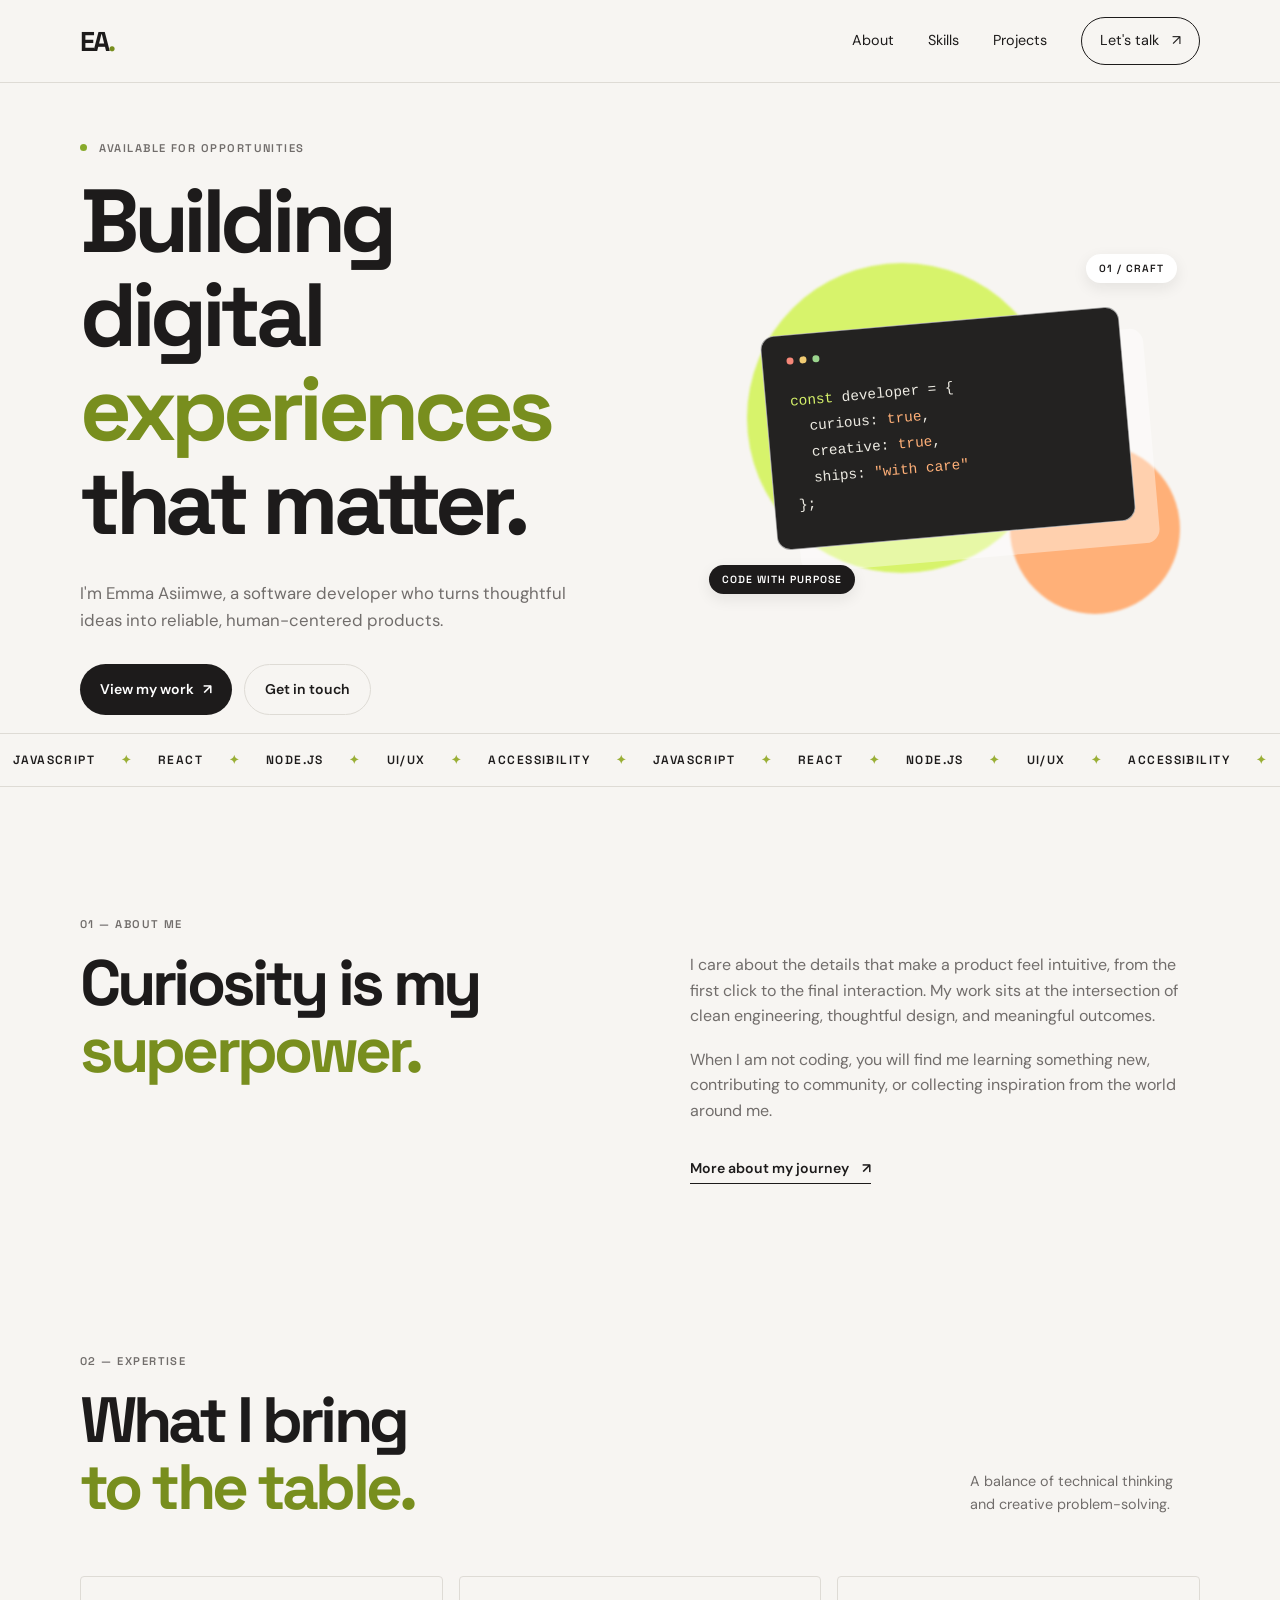
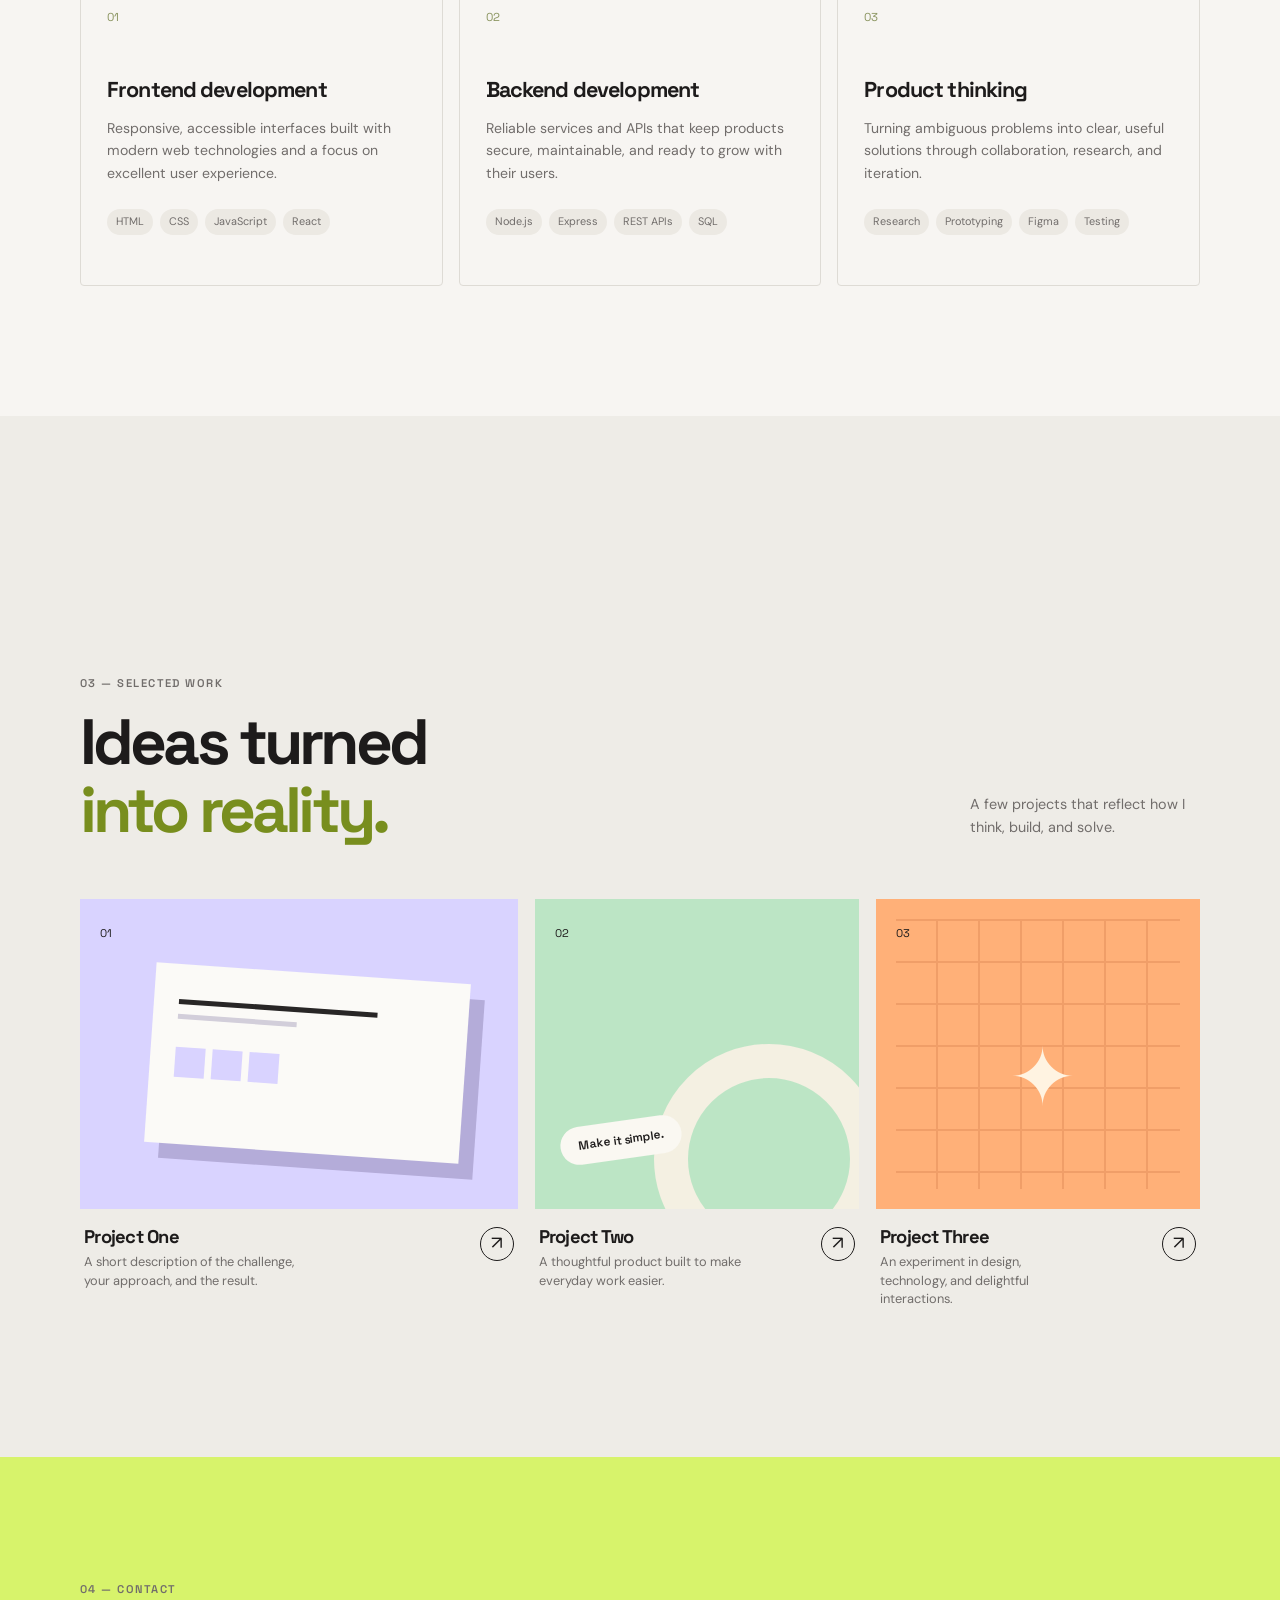
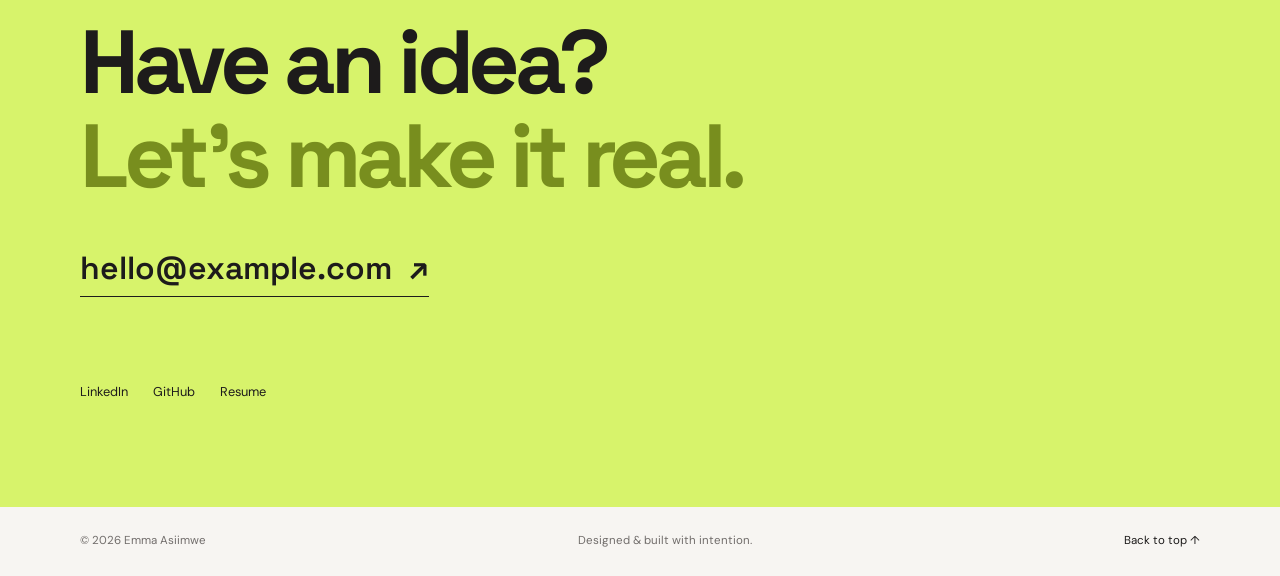
==== index.html @ 1cde0ef5 "initial portfolio structure" ====
<!DOCTYPE html>
<html lang="en">
<head>
  <meta charset="UTF-8">
  <meta name="viewport" content="width=device-width, initial-scale=1.0">
  <meta name="description" content="Emma Asiimwe — software developer portfolio.">
  <title>Emma Asiimwe | Software Developer</title>
  <link rel="preconnect" href="https://fonts.googleapis.com">
  <link rel="preconnect" href="https://fonts.gstatic.com" crossorigin>
  <link href="https://fonts.googleapis.com/css2?family=DM+Sans:wght@400;500;600;700&family=Space+Grotesk:wght@500;600;700&display=swap" rel="stylesheet">
  <link rel="stylesheet" href="assets/css/style.css">
</head>
<body>
  <header class="site-header">
    <nav class="nav container" aria-label="Main navigation">
      <a class="brand" href="#top" aria-label="Emma Asiimwe home">EA<span>.</span></a>
      <button class="menu-toggle" type="button" aria-expanded="false" aria-controls="primary-menu">
        <span></span><span></span><span></span>
        <span class="sr-only">Toggle navigation</span>
      </button>
      <div class="nav-links" id="primary-menu">
        <a href="#about">About</a>
        <a href="#skills">Skills</a>
        <a href="#projects">Projects</a>
        <a href="#contact" class="nav-cta">Let's talk <span aria-hidden="true">↗</span></a>
      </div>
    </nav>
  </header>

  <main id="top">
    <section class="hero container">
      <div class="hero-copy">
        <p class="eyebrow"><span class="status-dot"></span> Available for opportunities</p>
        <h1>Building digital<br><em>experiences</em> that matter.</h1>
        <p class="hero-text">I'm Emma Asiimwe, a software developer who turns thoughtful ideas into reliable, human-centered products.</p>
        <div class="hero-actions">
          <a class="button button-primary" href="#projects">View my work <span aria-hidden="true">↗</span></a>
          <a class="button button-ghost" href="#contact">Get in touch</a>
        </div>
      </div>
      <div class="hero-art" aria-hidden="true">
        <div class="orb orb-one"></div>
        <div class="orb orb-two"></div>
        <div class="code-card">
          <div class="window-bar"><span></span><span></span><span></span></div>
          <code><b>const</b> developer = {<br>
            &nbsp;&nbsp;curious: <i>true</i>,<br>
            &nbsp;&nbsp;creative: <i>true</i>,<br>
            &nbsp;&nbsp;ships: <i>"with care"</i><br>
          };</code>
        </div>
        <span class="floating-label label-top">01 / Craft</span>
        <span class="floating-label label-bottom">Code with purpose</span>
      </div>
    </section>

    <section class="marquee" aria-label="Technologies">
      <div class="marquee-track">
        <span>JavaScript</span><b>✦</b><span>React</span><b>✦</b><span>Node.js</span><b>✦</b><span>UI/UX</span><b>✦</b><span>Accessibility</span><b>✦</b>
        <span>JavaScript</span><b>✦</b><span>React</span><b>✦</b><span>Node.js</span><b>✦</b><span>UI/UX</span><b>✦</b><span>Accessibility</span><b>✦</b>
      </div>
    </section>

    <section class="section container split-section" id="about">
      <div class="section-intro">
        <p class="eyebrow">01 — About me</p>
        <h2>Curiosity is my <em>superpower.</em></h2>
      </div>
      <div class="section-body">
        <p>I care about the details that make a product feel intuitive, from the first click to the final interaction. My work sits at the intersection of clean engineering, thoughtful design, and meaningful outcomes.</p>
        <p>When I am not coding, you will find me learning something new, contributing to community, or collecting inspiration from the world around me.</p>
        <a class="text-link" href="#contact">More about my journey <span aria-hidden="true">↗</span></a>
      </div>
    </section>

    <section class="section container" id="skills">
      <div class="section-heading">
        <div><p class="eyebrow">02 — Expertise</p><h2>What I bring<br><em>to the table.</em></h2></div>
        <p class="heading-note">A balance of technical thinking and creative problem-solving.</p>
      </div>
      <div class="skills-grid">
        <article class="skill-card"><span class="skill-number">01</span><h3>Frontend development</h3><p>Responsive, accessible interfaces built with modern web technologies and a focus on excellent user experience.</p><div class="skill-tags"><span>HTML</span><span>CSS</span><span>JavaScript</span><span>React</span></div></article>
        <article class="skill-card"><span class="skill-number">02</span><h3>Backend development</h3><p>Reliable services and APIs that keep products secure, maintainable, and ready to grow with their users.</p><div class="skill-tags"><span>Node.js</span><span>Express</span><span>REST APIs</span><span>SQL</span></div></article>
        <article class="skill-card"><span class="skill-number">03</span><h3>Product thinking</h3><p>Turning ambiguous problems into clear, useful solutions through collaboration, research, and iteration.</p><div class="skill-tags"><span>Research</span><span>Prototyping</span><span>Figma</span><span>Testing</span></div></article>
      </div>
    </section>

    <section class="section projects-section" id="projects">
      <div class="container">
        <div class="section-heading"><div><p class="eyebrow">03 — Selected work</p><h2>Ideas turned<br><em>into reality.</em></h2></div><p class="heading-note">A few projects that reflect how I think, build, and solve.</p></div>
        <div class="projects-grid">
          <article class="project-card project-featured"><div class="project-visual visual-lilac"><span>01</span><div class="visual-window"><div class="mini-line wide"></div><div class="mini-line"></div><div class="mini-blocks"><i></i><i></i><i></i></div></div></div><div class="project-info"><div><h3>Project One</h3><p>A short description of the challenge, your approach, and the result.</p></div><a href="#" aria-label="View Project One">↗</a></div></article>
          <article class="project-card"><div class="project-visual visual-green"><span>02</span><div class="visual-circle"></div><div class="visual-pill">Make it simple.</div></div><div class="project-info"><div><h3>Project Two</h3><p>A thoughtful product built to make everyday work easier.</p></div><a href="#" aria-label="View Project Two">↗</a></div></article>
          <article class="project-card"><div class="project-visual visual-orange"><span>03</span><div class="visual-grid"></div><div class="visual-star">✦</div></div><div class="project-info"><div><h3>Project Three</h3><p>An experiment in design, technology, and delightful interactions.</p></div><a href="#" aria-label="View Project Three">↗</a></div></article>
        </div>
      </div>
    </section>

    <section class="contact-section" id="contact">
      <div class="container contact-inner">
        <p class="eyebrow">04 — Contact</p>
        <h2>Have an idea?<br><em>Let's make it real.</em></h2>
        <a class="contact-email" href="mailto:hello@example.com">hello@example.com <span aria-hidden="true">↗</span></a>
        <div class="social-links"><a href="#">LinkedIn</a><a href="#">GitHub</a><a href="#">Resume</a></div>
      </div>
    </section>
  </main>

  <footer class="footer container"><span>© <span id="year"></span> Emma Asiimwe</span><span>Designed & built with intention.</span><a href="#top">Back to top ↑</a></footer>
  <script src="assets/js/script.js"></script>
</body>
</html>
---- assets/css/style.css ----
:root {
  --ink: #1d1b1b;
  --muted: #716d6b;
  --paper: #f7f5f2;
  --line: #dedbd5;
  --accent: #d7f36b;
  --lilac: #d9d3ff;
  --orange: #ffb078;
  --green: #bce5c5;
  --display: "Space Grotesk", sans-serif;
  --body: "DM Sans", sans-serif;
}

* { box-sizing: border-box; }
html { scroll-behavior: smooth; }
body { margin: 0; color: var(--ink); background: var(--paper); font-family: var(--body); line-height: 1.6; }
a { color: inherit; text-decoration: none; }
.container { width: min(1120px, calc(100% - 48px)); margin: 0 auto; }
.site-header { border-bottom: 1px solid var(--line); }
.nav { height: 82px; display: flex; align-items: center; justify-content: space-between; }
.brand { font: 700 1.7rem var(--display); letter-spacing: -.08em; }
.brand span, em { color: #788e1e; font-style: normal; }
.nav-links { display: flex; align-items: center; gap: 34px; font-size: .9rem; }
.nav-links a { transition: color .2s; }
.nav-links a:hover, .text-link:hover { color: #788e1e; }
.nav-cta { padding: 11px 18px; border: 1px solid var(--ink); border-radius: 30px; }
.nav-cta span, .button span, .contact-email span { margin-left: 9px; }
.menu-toggle { display: none; border: 0; background: none; padding: 8px; }
.menu-toggle span:not(.sr-only) { display: block; width: 23px; height: 2px; margin: 5px 0; background: var(--ink); }
.sr-only { position: absolute; width: 1px; height: 1px; padding: 0; margin: -1px; overflow: hidden; clip: rect(0,0,0,0); white-space: nowrap; border: 0; }
.hero { min-height: 650px; display: grid; grid-template-columns: 1.05fr .95fr; align-items: center; gap: 60px; padding-top: 40px; }
.eyebrow { margin: 0 0 19px; color: var(--muted); font: 600 .7rem var(--display); letter-spacing: .13em; text-transform: uppercase; }
.status-dot { display: inline-block; width: 7px; height: 7px; margin: 0 8px 1px 0; border-radius: 50%; background: #88aa2b; }
h1, h2, h3 { margin: 0; font-family: var(--display); letter-spacing: -.06em; line-height: 1.05; }
h1 { max-width: 700px; font-size: clamp(3.2rem, 7vw, 6.5rem); }
.hero-text { max-width: 490px; margin: 30px 0; color: var(--muted); font-size: 1.05rem; }
.hero-actions { display: flex; gap: 12px; }
.button { display: inline-flex; align-items: center; padding: 13px 20px; border-radius: 30px; font-size: .88rem; font-weight: 600; }
.button-primary { background: var(--ink); color: white; }
.button-primary:hover { background: #4a4644; }
.button-ghost { border: 1px solid var(--line); }
.hero-art { position: relative; min-height: 420px; display: grid; place-items: center; overflow: hidden; }
.orb { position: absolute; border-radius: 50%; filter: blur(1px); }
.orb-one { width: 310px; height: 310px; background: var(--accent); top: 45px; left: 50px; }
.orb-two { width: 170px; height: 170px; background: var(--orange); right: 20px; bottom: 24px; }
.code-card { z-index: 1; width: min(360px, 85%); padding: 22px 24px 29px; border: 1px solid #fff9; border-radius: 14px; background: #232221; color: #eeece4; box-shadow: 22px 24px 0 #ffffff66; transform: rotate(-5deg); font: .9rem/1.8 monospace; }
.window-bar { display: flex; gap: 6px; margin-bottom: 25px; }
.window-bar span { width: 7px; height: 7px; border-radius: 50%; background: #f58778; }.window-bar span:nth-child(2) { background: #f1cb73; }.window-bar span:nth-child(3) { background: #9bd58e; }
.code-card b { color: #d7f36b; font-weight: 400; }.code-card i { color: #ffb078; font-style: normal; }
.floating-label { position: absolute; z-index: 2; padding: 8px 13px; border-radius: 20px; background: white; font: 600 .65rem var(--display); text-transform: uppercase; letter-spacing: .1em; box-shadow: 0 5px 15px #1d1b1b15; }.label-top { top: 36px; right: 23px; }.label-bottom { bottom: 44px; left: 12px; background: var(--ink); color: white; }
.marquee { overflow: hidden; border-top: 1px solid var(--line); border-bottom: 1px solid var(--line); padding: 18px 0; white-space: nowrap; }.marquee-track { display: flex; justify-content: space-around; min-width: 1100px; font: 600 .75rem var(--display); letter-spacing: .12em; text-transform: uppercase; }.marquee b { color: #9aaf36; }
.section { padding-top: 130px; }.split-section { display: grid; grid-template-columns: 1fr 1fr; gap: 100px; padding-bottom: 40px; }.section-intro h2, .section-heading h2 { font-size: clamp(2.5rem, 5vw, 4.5rem); }.section-body { max-width: 500px; padding-top: 35px; color: var(--muted); }.section-body p { margin: 0 0 18px; }.text-link { display: inline-block; margin-top: 15px; color: var(--ink); border-bottom: 1px solid var(--ink); font-size: .88rem; font-weight: 600; padding-bottom: 4px; }.text-link span { margin-left: 10px; }
.section-heading { display: flex; align-items: end; justify-content: space-between; gap: 25px; margin-bottom: 55px; }.heading-note { max-width: 230px; margin: 0 0 5px; color: var(--muted); font-size: .9rem; }
.skills-grid { display: grid; grid-template-columns: repeat(3, 1fr); gap: 16px; }.skill-card { min-height: 310px; padding: 26px; border: 1px solid var(--line); border-radius: 4px; }.skill-card:hover { border-color: #9aaa45; transform: translateY(-4px); transition: .25s; }.skill-number { color: #89935e; font: .72rem var(--display); }.skill-card h3 { margin: 50px 0 15px; font-size: 1.35rem; letter-spacing: -.04em; }.skill-card p { margin: 0 0 25px; color: var(--muted); font-size: .88rem; }.skill-tags { display: flex; flex-wrap: wrap; gap: 7px; }.skill-tags span { padding: 4px 9px; border-radius: 20px; background: #ece9e3; color: var(--muted); font-size: .68rem; }
.projects-section { margin-top: 130px; padding-bottom: 130px; background: #eeece7; }.projects-section .container { padding-top: 130px; }.projects-grid { display: grid; grid-template-columns: 1.35fr 1fr 1fr; gap: 17px; }.project-visual { position: relative; height: 310px; padding: 20px; overflow: hidden; }.project-visual > span { position: relative; z-index: 1; font: .7rem var(--display); }.visual-lilac { background: var(--lilac); }.visual-green { background: var(--green); }.visual-orange { background: var(--orange); }.visual-window { position: absolute; width: 72%; height: 58%; padding: 25px; top: 24%; left: 16%; background: #fbfaf7; box-shadow: 15px 15px #b4acd9; transform: rotate(4deg); }.mini-line { width: 45%; height: 5px; margin: 10px 0; background: #d2ceda; }.mini-line.wide { width: 75%; background: #282626; }.mini-blocks { display: flex; gap: 7px; margin-top: 28px; }.mini-blocks i { display: block; width: 30px; height: 30px; background: var(--lilac); }.visual-circle { position: absolute; width: 230px; height: 230px; right: -25px; bottom: -65px; border: 34px solid #f4f0e2; border-radius: 50%; }.visual-pill { position: absolute; left: 25px; bottom: 50px; padding: 11px 18px; border-radius: 30px; background: #faf8f2; font: 600 .75rem var(--display); transform: rotate(-8deg); }.visual-grid { position: absolute; inset: 20px; background: linear-gradient(90deg, transparent 95%, #d57f4b 95%), linear-gradient(0deg, transparent 95%, #d57f4b 95%); background-size: 42px 42px; opacity: .35; }.visual-star { position: absolute; top: 37%; left: 41%; color: #fff3e1; font-size: 5rem; }.project-info { display: flex; justify-content: space-between; gap: 10px; padding: 18px 4px; }.project-info h3 { font-size: 1.15rem; letter-spacing: -.04em; }.project-info p { max-width: 210px; margin: 7px 0 0; color: var(--muted); font-size: .8rem; line-height: 1.45; }.project-info a { width: 34px; height: 34px; display: grid; place-items: center; border: 1px solid var(--ink); border-radius: 50%; font-size: 1.15rem; }
.contact-section { padding: 125px 0 105px; background: var(--accent); }.contact-inner h2 { font-size: clamp(3rem, 7vw, 6.5rem); }.contact-email { display: inline-block; margin-top: 45px; padding-bottom: 8px; border-bottom: 1px solid var(--ink); font: 600 clamp(1.3rem, 3vw, 2rem) var(--display); }.social-links { display: flex; gap: 25px; margin-top: 85px; font-size: .8rem; }.social-links a:hover { text-decoration: underline; }
.footer { display: flex; justify-content: space-between; gap: 20px; padding: 25px 0; color: var(--muted); font-size: .72rem; }.footer a { color: var(--ink); }
@media (max-width: 760px) { .container { width: min(100% - 34px, 560px); }.nav { height: 70px; }.menu-toggle { display: block; }.nav-links { position: absolute; z-index: 5; top: 70px; left: 0; right: 0; display: none; padding: 22px; background: var(--paper); border-bottom: 1px solid var(--line); flex-direction: column; align-items: flex-start; gap: 20px; }.nav-links.open { display: flex; }.nav-cta { width: 100%; text-align: center; }.hero { min-height: auto; display: flex; flex-direction: column; align-items: flex-start; gap: 35px; padding: 75px 0 80px; }.hero-art { width: 100%; min-height: 330px; }.orb-one { left: 5%; }.orb-two { right: 0; }.code-card { font-size: .75rem; }.section { padding-top: 85px; }.split-section { display: block; }.section-body { padding-top: 28px; }.section-heading { display: block; margin-bottom: 35px; }.heading-note { margin-top: 20px; }.skills-grid, .projects-grid { grid-template-columns: 1fr; }.skill-card { min-height: auto; }.skill-card h3 { margin-top: 35px; }.projects-section { margin-top: 85px; padding-bottom: 80px; }.projects-section .container { padding-top: 80px; }.project-visual { height: 280px; }.contact-section { padding: 85px 0 70px; }.social-links { margin-top: 55px; }.footer { flex-direction: column; gap: 8px; padding: 22px 0; } }
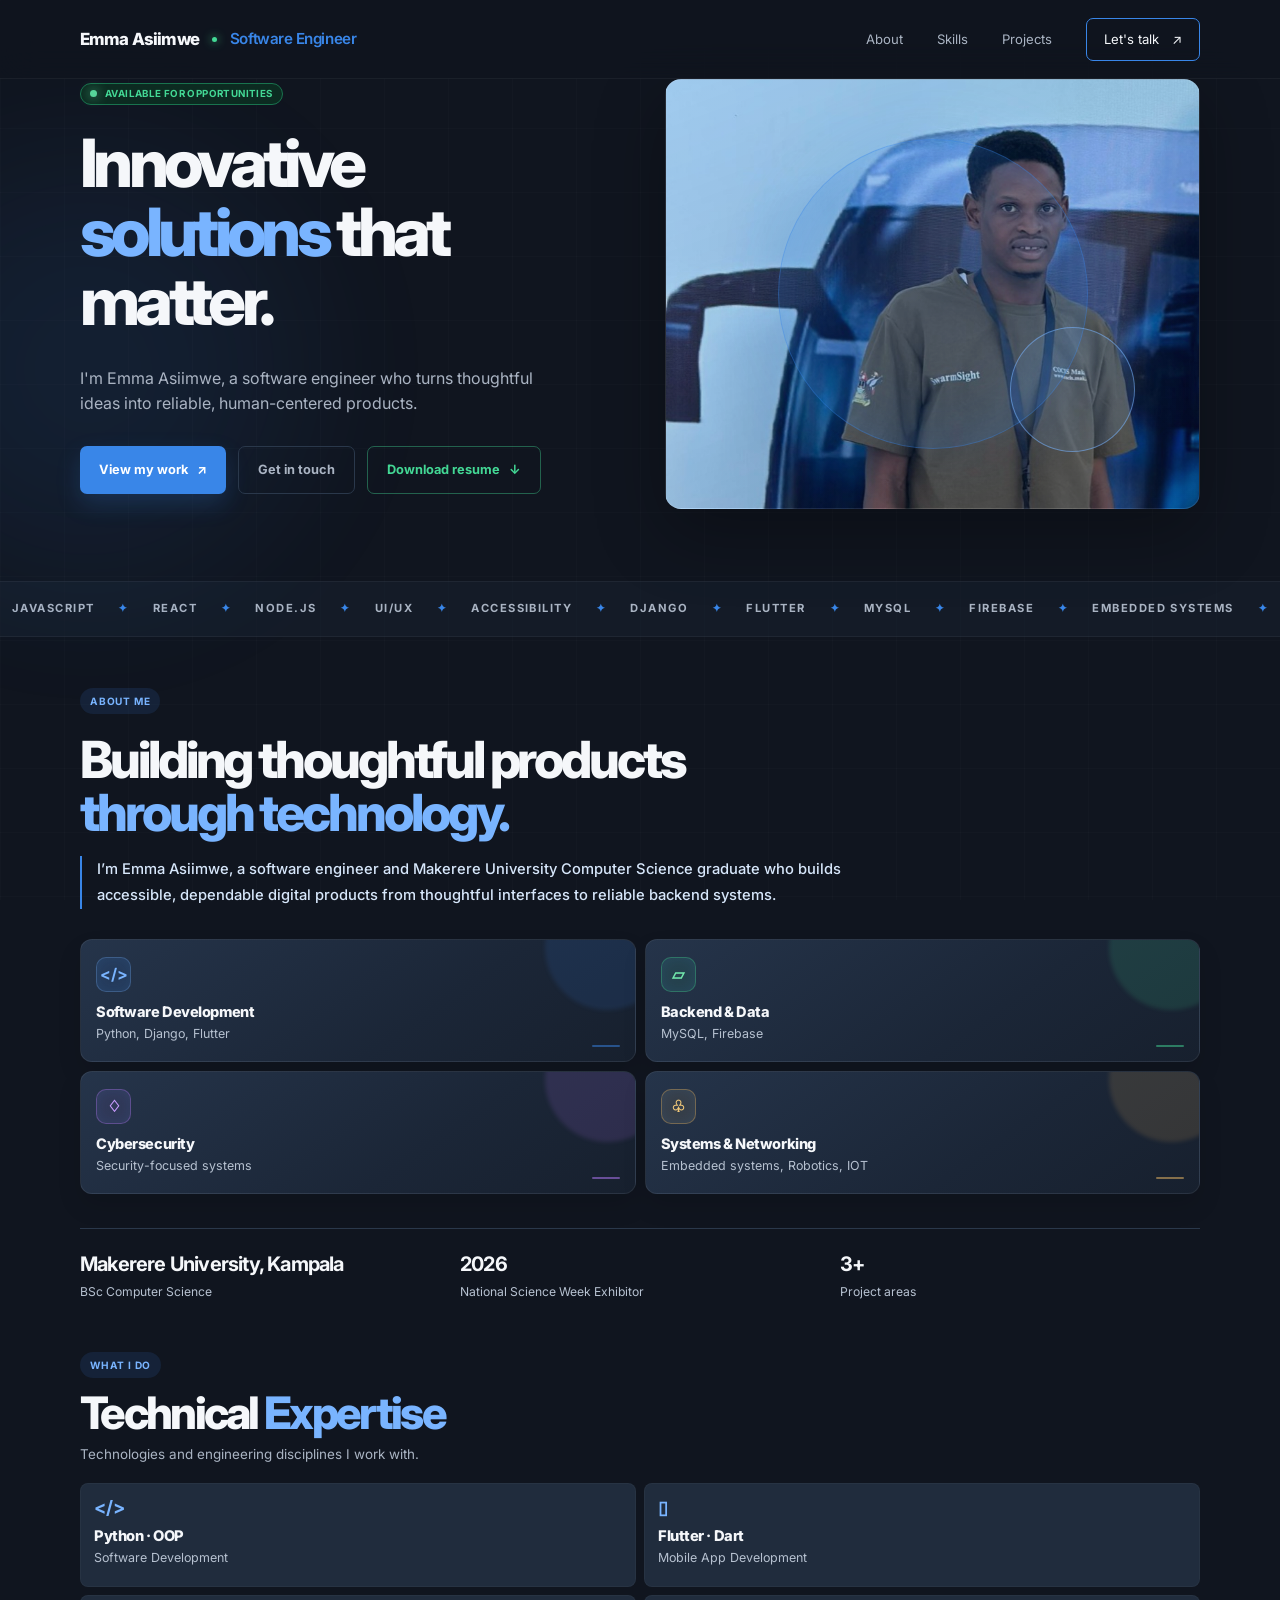
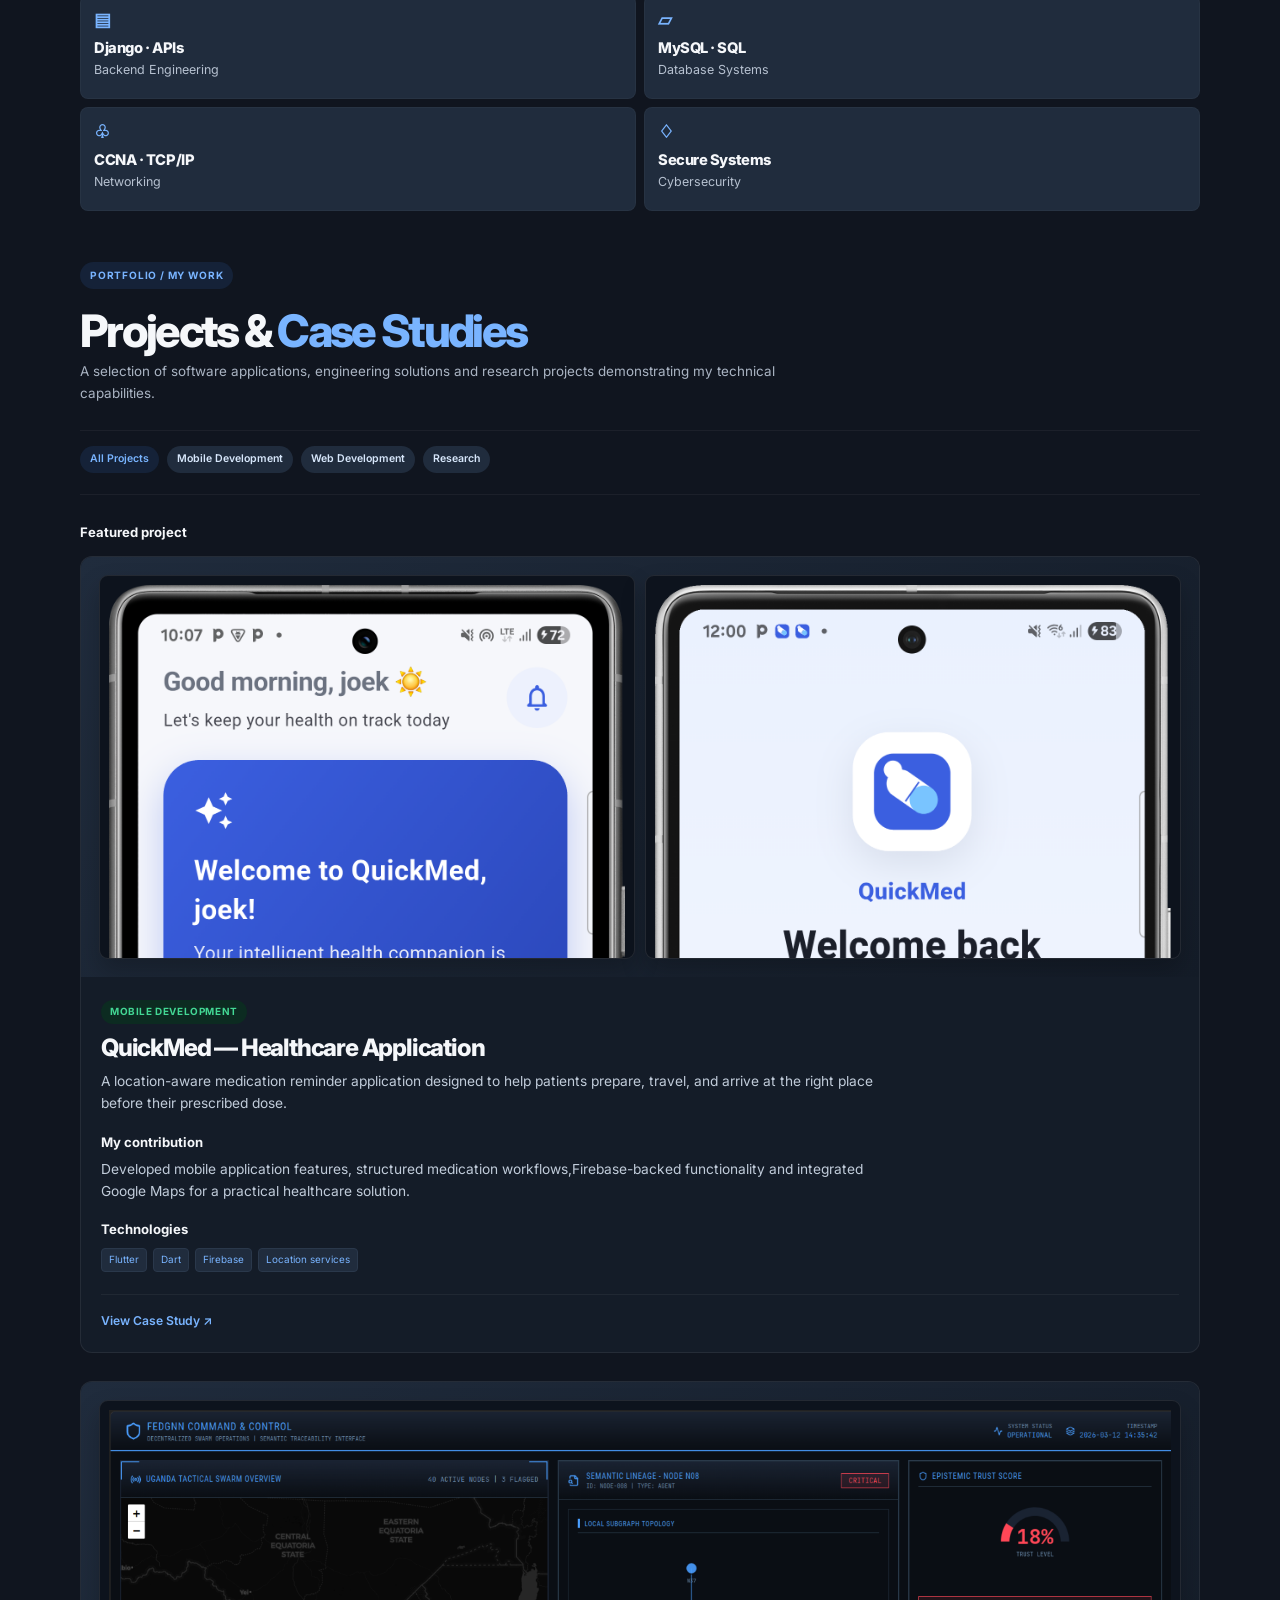
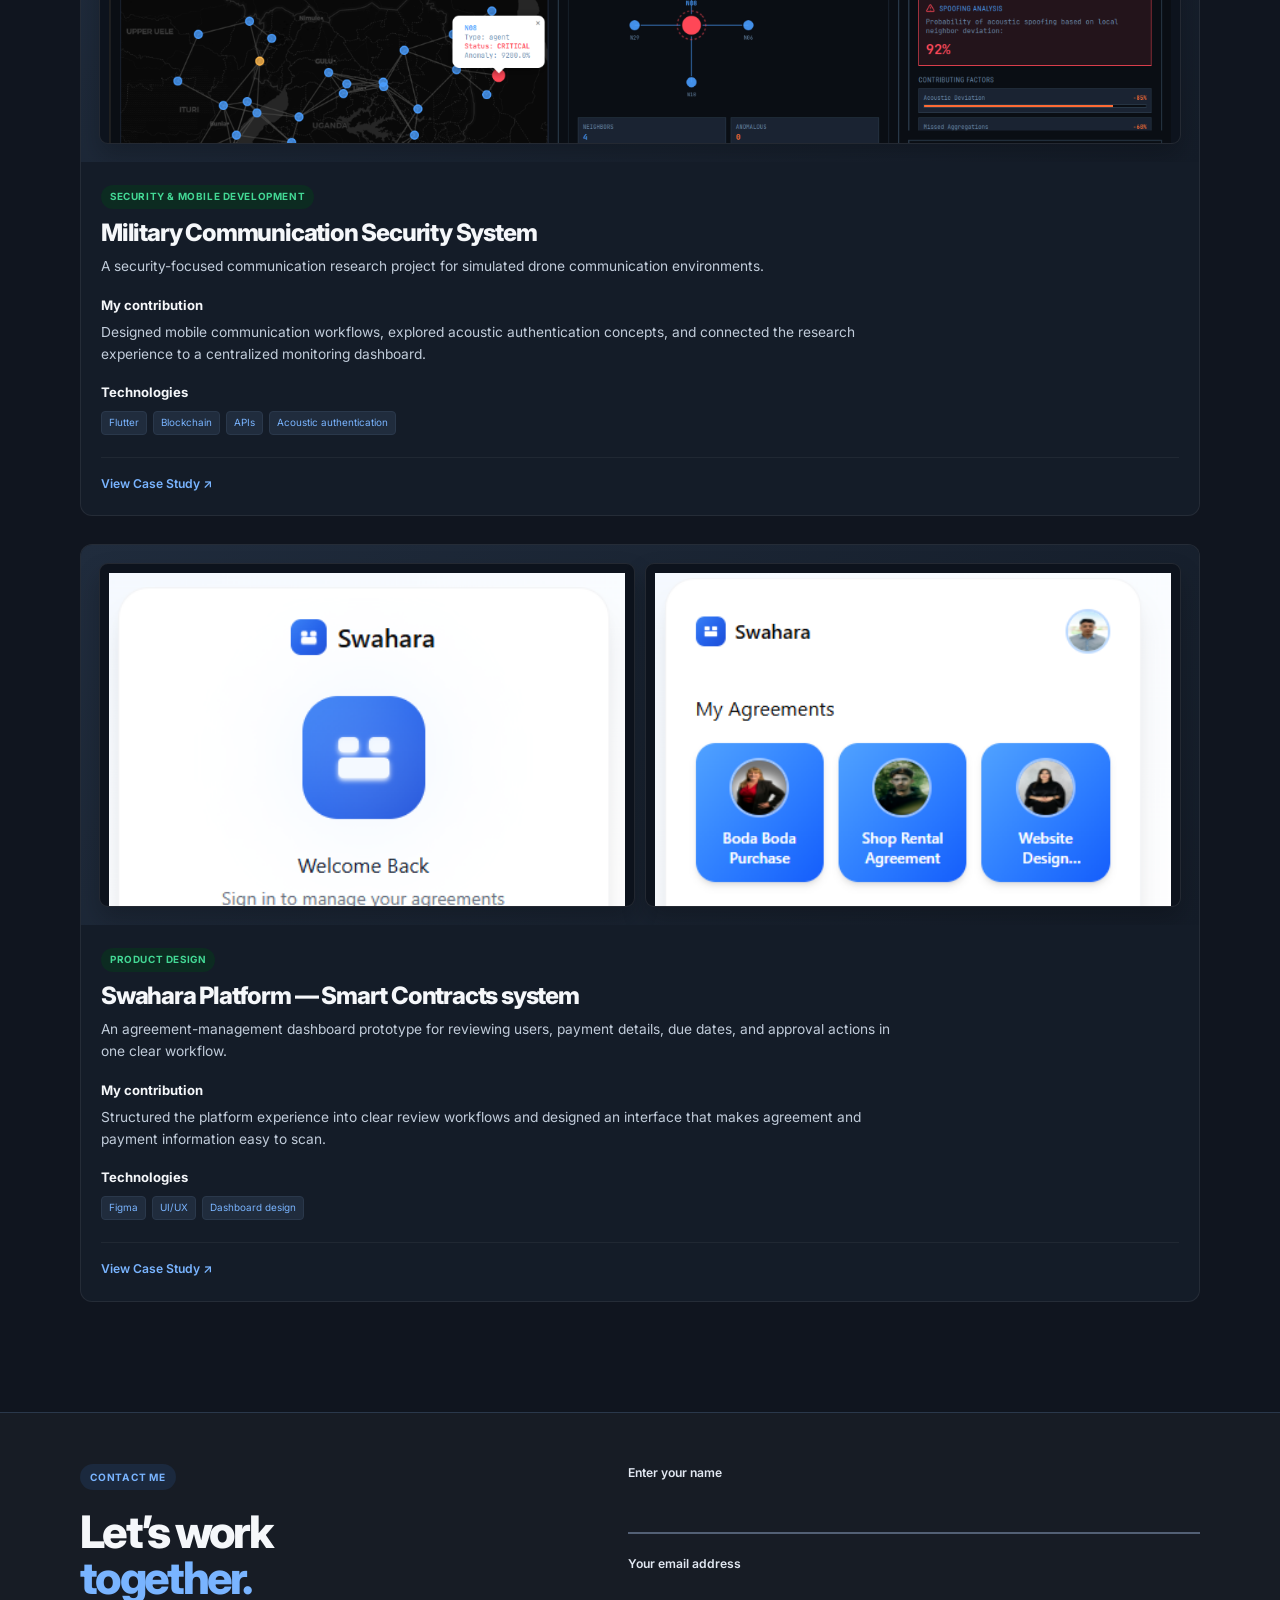
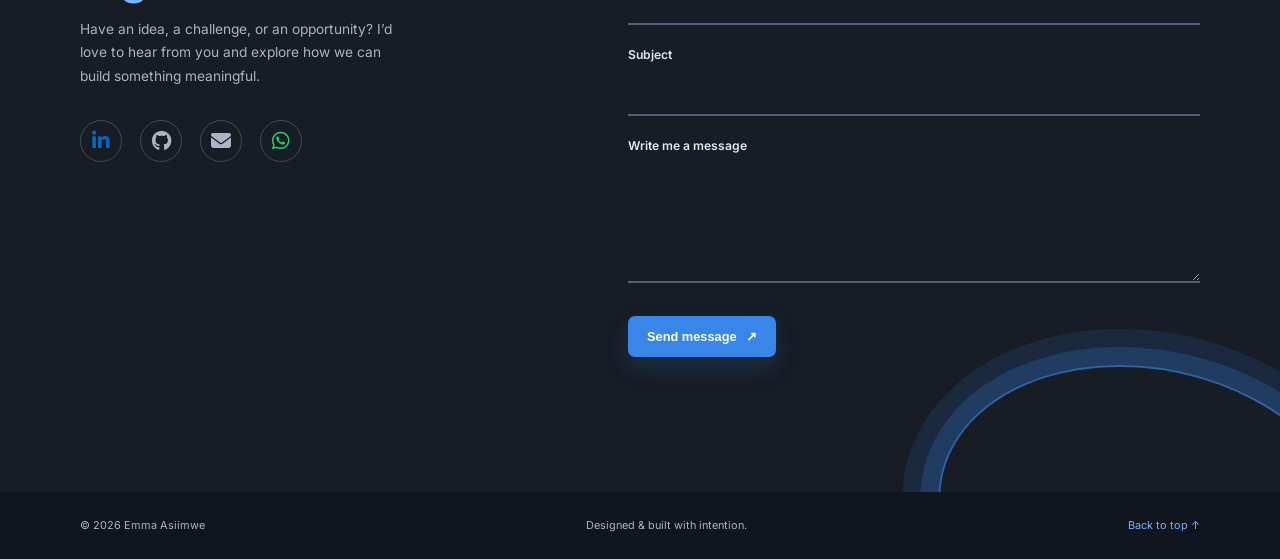
==== commit 490110bf: "developed portfolio sections" ====
--- a/index.html
+++ b/index.html
@@ -4,16 +4,17 @@
   <meta charset="UTF-8">
   <meta name="viewport" content="width=device-width, initial-scale=1.0">
   <meta name="description" content="Emma Asiimwe — software developer portfolio.">
-  <title>Emma Asiimwe | Software Developer</title>
+  <title>Emma Asiimwe | Software Engineer</title>
   <link rel="preconnect" href="https://fonts.googleapis.com">
   <link rel="preconnect" href="https://fonts.gstatic.com" crossorigin>
-  <link href="https://fonts.googleapis.com/css2?family=DM+Sans:wght@400;500;600;700&family=Space+Grotesk:wght@500;600;700&display=swap" rel="stylesheet">
+  <link href="https://fonts.googleapis.com/css2?family=Inter:wght@400;500;600;700;800&display=swap" rel="stylesheet">
+  <link rel="stylesheet" href="https://cdnjs.cloudflare.com/ajax/libs/font-awesome/6.7.2/css/all.min.css">
   <link rel="stylesheet" href="assets/css/style.css">
 </head>
 <body>
   <header class="site-header">
     <nav class="nav container" aria-label="Main navigation">
-      <a class="brand" href="#top" aria-label="Emma Asiimwe home">EA<span>.</span></a>
+      <a class="brand" href="#top" aria-label="Emma Asiimwe, Software Engineer home"><span class="brand-name">Emma Asiimwe</span><span class="brand-dot" aria-hidden="true"></span><span class="brand-role">Software Engineer</span></a>
       <button class="menu-toggle" type="button" aria-expanded="false" aria-controls="primary-menu">
         <span></span><span></span><span></span>
         <span class="sr-only">Toggle navigation</span>
@@ -31,81 +32,147 @@
     <section class="hero container">
       <div class="hero-copy">
         <p class="eyebrow"><span class="status-dot"></span> Available for opportunities</p>
-        <h1>Building digital<br><em>experiences</em> that matter.</h1>
-        <p class="hero-text">I'm Emma Asiimwe, a software developer who turns thoughtful ideas into reliable, human-centered products.</p>
+        <h1>Innovative<br><em>solutions</em> that matter.</h1>
+        <p class="hero-text">I'm Emma Asiimwe, a software engineer who turns thoughtful ideas into reliable, human-centered products.</p>
         <div class="hero-actions">
           <a class="button button-primary" href="#projects">View my work <span aria-hidden="true">↗</span></a>
           <a class="button button-ghost" href="#contact">Get in touch</a>
+          <a class="button button-resume" href="assets/documents/Emma-Asiimwe-Resume.pdf" download>Download resume <span aria-hidden="true">↓</span></a>
         </div>
       </div>
       <div class="hero-art" aria-hidden="true">
         <div class="orb orb-one"></div>
         <div class="orb orb-two"></div>
-        <div class="code-card">
-          <div class="window-bar"><span></span><span></span><span></span></div>
-          <code><b>const</b> developer = {<br>
-            &nbsp;&nbsp;curious: <i>true</i>,<br>
-            &nbsp;&nbsp;creative: <i>true</i>,<br>
-            &nbsp;&nbsp;ships: <i>"with care"</i><br>
-          };</code>
-        </div>
-        <span class="floating-label label-top">01 / Craft</span>
-        <span class="floating-label label-bottom">Code with purpose</span>
       </div>
     </section>
 
     <section class="marquee" aria-label="Technologies">
       <div class="marquee-track">
         <span>JavaScript</span><b>✦</b><span>React</span><b>✦</b><span>Node.js</span><b>✦</b><span>UI/UX</span><b>✦</b><span>Accessibility</span><b>✦</b>
-        <span>JavaScript</span><b>✦</b><span>React</span><b>✦</b><span>Node.js</span><b>✦</b><span>UI/UX</span><b>✦</b><span>Accessibility</span><b>✦</b>
+        <span>Django</span><b>✦</b><span>Flutter</span><b>✦</b><span>MySQL</span><b>✦</b><span>Firebase</span><b>✦</b><span>Embedded Systems</span><b>✦</b>
       </div>
     </section>
 
-    <section class="section container split-section" id="about">
-      <div class="section-intro">
-        <p class="eyebrow">01 — About me</p>
-        <h2>Curiosity is my <em>superpower.</em></h2>
-      </div>
-      <div class="section-body">
-        <p>I care about the details that make a product feel intuitive, from the first click to the final interaction. My work sits at the intersection of clean engineering, thoughtful design, and meaningful outcomes.</p>
-        <p>When I am not coding, you will find me learning something new, contributing to community, or collecting inspiration from the world around me.</p>
-        <a class="text-link" href="#contact">More about my journey <span aria-hidden="true">↗</span></a>
+    <section class="section container about-section" id="about">
+      <div class="about-panel">
+        <p class="about-kicker">About me</p>
+        <h2>Building thoughtful products <em>through technology.</em></h2>
+        <p class="about-lead">I’m Emma Asiimwe, a software engineer and Makerere University Computer Science graduate who builds accessible, dependable digital products from thoughtful interfaces to reliable backend systems.</p>
+        <div class="about-skills">
+          <article class="about-skill"><span class="about-icon" aria-hidden="true">&lt;/&gt;</span><h3>Software Development</h3><p>Python, Django, Flutter</p></article>
+          <article class="about-skill"><span class="about-icon" aria-hidden="true">▱</span><h3>Backend &amp; Data</h3><p>MySQL, Firebase</p></article>
+          <article class="about-skill"><span class="about-icon" aria-hidden="true">♢</span><h3>Cybersecurity</h3><p>Security-focused systems</p></article>
+          <article class="about-skill"><span class="about-icon" aria-hidden="true">♧</span><h3>Systems &amp; Networking</h3><p>Embedded systems, Robotics, IOT</p></article>
+        </div>
+        <div class="about-stats">
+          <div><strong>Makerere University, Kampala</strong><span>BSc Computer Science</span></div>
+          <div><strong>2026</strong><span>National Science Week Exhibitor</span></div>
+          <div><strong class="project-count" data-count="4" data-suffix="+">0+</strong><span>Project areas</span></div>
+        </div>
       </div>
     </section>
 
-    <section class="section container" id="skills">
-      <div class="section-heading">
-        <div><p class="eyebrow">02 — Expertise</p><h2>What I bring<br><em>to the table.</em></h2></div>
-        <p class="heading-note">A balance of technical thinking and creative problem-solving.</p>
+    <section class="section container expertise-section" id="skills">
+      <div class="expertise-heading">
+        <p class="about-kicker">What I do</p>
+        <h2>Technical <em>Expertise</em></h2>
+        <p>Technologies and engineering disciplines I work with.</p>
       </div>
-      <div class="skills-grid">
-        <article class="skill-card"><span class="skill-number">01</span><h3>Frontend development</h3><p>Responsive, accessible interfaces built with modern web technologies and a focus on excellent user experience.</p><div class="skill-tags"><span>HTML</span><span>CSS</span><span>JavaScript</span><span>React</span></div></article>
-        <article class="skill-card"><span class="skill-number">02</span><h3>Backend development</h3><p>Reliable services and APIs that keep products secure, maintainable, and ready to grow with their users.</p><div class="skill-tags"><span>Node.js</span><span>Express</span><span>REST APIs</span><span>SQL</span></div></article>
-        <article class="skill-card"><span class="skill-number">03</span><h3>Product thinking</h3><p>Turning ambiguous problems into clear, useful solutions through collaboration, research, and iteration.</p><div class="skill-tags"><span>Research</span><span>Prototyping</span><span>Figma</span><span>Testing</span></div></article>
+      <div class="expertise-grid">
+        <article class="expertise-card"><span class="expertise-icon" aria-hidden="true">&lt;/&gt;</span><h3>Python · OOP</h3><p>Software Development</p></article>
+        <article class="expertise-card"><span class="expertise-icon" aria-hidden="true">▯</span><h3>Flutter · Dart</h3><p>Mobile App Development</p></article>
+        <article class="expertise-card"><span class="expertise-icon" aria-hidden="true">▤</span><h3>Django · APIs</h3><p>Backend Engineering</p></article>
+        <article class="expertise-card"><span class="expertise-icon" aria-hidden="true">▱</span><h3>MySQL · SQL</h3><p>Database Systems</p></article>
+        <article class="expertise-card"><span class="expertise-icon" aria-hidden="true">♧</span><h3>CCNA · TCP/IP</h3><p>Networking</p></article>
+        <article class="expertise-card"><span class="expertise-icon" aria-hidden="true">♢</span><h3>Secure Systems</h3><p>Cybersecurity</p></article>
       </div>
     </section>
 
     <section class="section projects-section" id="projects">
       <div class="container">
-        <div class="section-heading"><div><p class="eyebrow">03 — Selected work</p><h2>Ideas turned<br><em>into reality.</em></h2></div><p class="heading-note">A few projects that reflect how I think, build, and solve.</p></div>
-        <div class="projects-grid">
-          <article class="project-card project-featured"><div class="project-visual visual-lilac"><span>01</span><div class="visual-window"><div class="mini-line wide"></div><div class="mini-line"></div><div class="mini-blocks"><i></i><i></i><i></i></div></div></div><div class="project-info"><div><h3>Project One</h3><p>A short description of the challenge, your approach, and the result.</p></div><a href="#" aria-label="View Project One">↗</a></div></article>
-          <article class="project-card"><div class="project-visual visual-green"><span>02</span><div class="visual-circle"></div><div class="visual-pill">Make it simple.</div></div><div class="project-info"><div><h3>Project Two</h3><p>A thoughtful product built to make everyday work easier.</p></div><a href="#" aria-label="View Project Two">↗</a></div></article>
-          <article class="project-card"><div class="project-visual visual-orange"><span>03</span><div class="visual-grid"></div><div class="visual-star">✦</div></div><div class="project-info"><div><h3>Project Three</h3><p>An experiment in design, technology, and delightful interactions.</p></div><a href="#" aria-label="View Project Three">↗</a></div></article>
+        <div class="projects-intro">
+          <p class="about-kicker">Portfolio / My work</p>
+          <h2>Projects &amp; <em>Case Studies</em></h2>
+          <p>A selection of software applications, engineering solutions and research projects demonstrating my technical capabilities.</p>
+        </div>
+        <div class="project-filters" aria-label="Project filters">
+          <button class="active" type="button" data-filter="all" aria-pressed="true">All Projects</button><button type="button" data-filter="mobile" aria-pressed="false">Mobile Development</button><button type="button" data-filter="web" aria-pressed="false">Web Development</button><button type="button" data-filter="research" aria-pressed="false">Research</button>
+        </div>
+        <p class="featured-label">Featured project</p>
+        <article class="featured-project" data-category="mobile">
+          <a class="featured-images" href="https://joelkabanda.github.io/Quicmed-website/" target="_blank" rel="noopener"><span class="screenshot-frame"><img src="assets/images/projects/quickmed-dashboard.png" alt="QuickMed medication dashboard"></span><span class="screenshot-frame"><img src="assets/images/projects/quickmed-login.png" alt="QuickMed login screen"></span></a>
+          <div class="featured-content">
+            <span class="project-category">Mobile Development</span>
+            <h3>QuickMed — Healthcare Application</h3>
+            <p>A location-aware medication reminder application designed to help patients prepare, travel, and arrive at the right place before their prescribed dose.</p>
+            <h4>My contribution</h4>
+            <p>Developed mobile application features, structured medication workflows,Firebase-backed functionality and integrated Google Maps for a practical healthcare solution.</p>
+            <h4>Technologies</h4>
+            <div class="project-tech"><span>Flutter</span><span>Dart</span><span>Firebase</span><span>Location services</span></div>
+            <div class="project-links"><a href="https://joelkabanda.github.io/Quicmed-website/" target="_blank" rel="noopener">View Case Study ↗</a></div>
+          </div>
+        </article>
+        <div class="secondary-projects">
+          <article class="featured-project project-case-study" data-category="research mobile">
+            <a class="featured-images single-image" href="https://militarydashboaord.vercel.app/" target="_blank" rel="noopener"><span class="screenshot-frame"><img src="assets/images/projects/military-dashboard.png" alt="Military Communication Security System dashboard"></span></a>
+            <div class="featured-content">
+              <span class="project-category">Security &amp; Mobile Development</span>
+              <h3>Military Communication Security System</h3>
+              <p>A security-focused communication research project for simulated drone communication environments.</p>
+              <h4>My contribution</h4>
+              <p>Designed mobile communication workflows, explored acoustic authentication concepts, and connected the research experience to a centralized monitoring dashboard.</p>
+              <h4>Technologies</h4>
+              <div class="project-tech"><span>Flutter</span><span>Blockchain</span><span>APIs</span><span>Acoustic authentication</span></div>
+              <div class="project-links"><a href="https://militarydashboaord.vercel.app/" target="_blank" rel="noopener">View Case Study ↗</a></div>
+            </div>
+          </article>
+          <article class="featured-project project-case-study" data-category="web">
+            <a class="featured-images" href="https://relay-manual-46163299.figma.site" target="_blank" rel="noopener"><span class="screenshot-frame"><img src="assets/images/projects/swahara-login.png" alt="Swahara login screen"></span><span class="screenshot-frame"><img src="assets/images/projects/swahara-dashboard.png" alt="Swahara agreements dashboard"></span></a>
+            <div class="featured-content">
+              <span class="project-category">Product Design</span>
+              <h3>Swahara Platform — Smart Contracts system</h3>
+              <p>An agreement-management dashboard prototype for reviewing users, payment details, due dates, and approval actions in one clear workflow.</p>
+              <h4>My contribution</h4>
+              <p>Structured the platform experience into clear review workflows and designed an interface that makes agreement and payment information easy to scan.</p>
+              <h4>Technologies</h4>
+              <div class="project-tech"><span>Figma</span><span>UI/UX</span><span>Dashboard design</span></div>
+              <div class="project-links"><a href="https://relay-manual-46163299.figma.site" target="_blank" rel="noopener">View Case Study ↗</a></div>
+            </div>
+          </article>
         </div>
       </div>
     </section>
 
     <section class="contact-section" id="contact">
-      <div class="container contact-inner">
-        <p class="eyebrow">04 — Contact</p>
-        <h2>Have an idea?<br><em>Let's make it real.</em></h2>
-        <a class="contact-email" href="mailto:hello@example.com">hello@example.com <span aria-hidden="true">↗</span></a>
-        <div class="social-links"><a href="#">LinkedIn</a><a href="#">GitHub</a><a href="#">Resume</a></div>
+      <div class="container contact-layout">
+        <div class="contact-copy">
+          <p class="about-kicker">Contact Me</p>
+          <h2>Let’s work<br><em>together.</em></h2>
+          <p class="contact-intro">Have an idea, a challenge, or an opportunity? I’d love to hear from you and explore how we can build something meaningful.</p>
+          <div class="social-links">
+            <a class="social-linkedin" href="https://www.linkedin.com/in/emma-emmy-asiimwe-501a09369/" target="_blank" rel="noopener" aria-label="LinkedIn"><i class="fa-brands fa-linkedin-in" aria-hidden="true"></i></a>
+            <a href="https://github.com/Em-Asiimwe" target="_blank" rel="noopener" aria-label="GitHub"><i class="fa-brands fa-github" aria-hidden="true"></i></a>
+            <a href="mailto:emmyimmanuelasiimwe@gmail.com" aria-label="Email"><i class="fa-solid fa-envelope" aria-hidden="true"></i></a>
+            <a class="social-whatsapp" href="https://wa.me/256740372862" target="_blank" rel="noopener" aria-label="WhatsApp"><i class="fa-brands fa-whatsapp" aria-hidden="true"></i></a>
+          </div>
+        </div>
+        <form class="contact-form" id="contact-form" action="https://api.web3forms.com/submit" method="POST">
+          <input type="hidden" name="access_key" value="f946a4c8-6598-424f-9496-aa3e53173285">
+          <input type="hidden" name="subject" value="New portfolio contact message">
+          <input type="hidden" name="from_name" value="Emma Asiimwe Portfolio">
+          <input type="checkbox" name="botcheck" class="hidden-field" tabindex="-1" autocomplete="off">
+          <label><span>Enter your name</span><input type="text" name="name" autocomplete="name" required></label>
+          <label><span>Your email address</span><input type="email" name="email" autocomplete="email" required></label>
+          <label><span>Subject</span><input type="text" name="message_subject" required></label>
+          <label><span>Write me a message</span><textarea name="message" rows="4" required></textarea></label>
+          <button class="button button-primary" type="submit">Send message <span aria-hidden="true">↗</span></button>
+          <p class="form-status" role="status" aria-live="polite"></p>
+        </form>
       </div>
     </section>
   </main>
 
+  <div class="form-toast" role="status" aria-live="polite" aria-hidden="true"></div>
   <footer class="footer container"><span>© <span id="year"></span> Emma Asiimwe</span><span>Designed & built with intention.</span><a href="#top">Back to top ↑</a></footer>
   <script src="assets/js/script.js"></script>
 </body>
--- a/assets/css/style.css
+++ b/assets/css/style.css
@@ -1,58 +1,134 @@
 :root {
-  --ink: #1d1b1b;
-  --muted: #716d6b;
-  --paper: #f7f5f2;
-  --line: #dedbd5;
-  --accent: #d7f36b;
-  --lilac: #d9d3ff;
-  --orange: #ffb078;
-  --green: #bce5c5;
-  --display: "Space Grotesk", sans-serif;
-  --body: "DM Sans", sans-serif;
+  --background: #10151f;
+  --surface: #192231;
+  --surface-light: #202c3d;
+  --accent: #3986e8;
+  --accent-light: #79b4ff;
+  --text: #f5f7fa;
+  --muted: #aab4c3;
+  --line: #2a384b;
+  --display: "Inter", sans-serif;
 }
 
 * { box-sizing: border-box; }
 html { scroll-behavior: smooth; }
-body { margin: 0; color: var(--ink); background: var(--paper); font-family: var(--body); line-height: 1.6; }
+body {
+  margin: 0;
+  color: var(--text);
+  background: var(--background);
+  font-family: var(--display);
+  line-height: 1.6;
+}
+body::after { position: fixed; z-index: 0; top: var(--pointer-y, -200px); left: var(--pointer-x, -200px); width: 280px; height: 280px; border-radius: 50%; background: radial-gradient(circle, #3986e81f 0%, transparent 68%); content: ""; opacity: 0; pointer-events: none; transform: translate(-50%, -50%); transition: opacity .3s ease; }
+body.has-pointer-glow::after { opacity: 1; }
+body::before {
+  position: fixed;
+  z-index: -1;
+  inset: 0;
+  background-image: linear-gradient(#ffffff04 1px, transparent 1px), linear-gradient(90deg, #ffffff04 1px, transparent 1px);
+  background-size: 64px 64px;
+  content: "";
+  pointer-events: none;
+}
 a { color: inherit; text-decoration: none; }
 .container { width: min(1120px, calc(100% - 48px)); margin: 0 auto; }
-.site-header { border-bottom: 1px solid var(--line); }
-.nav { height: 82px; display: flex; align-items: center; justify-content: space-between; }
-.brand { font: 700 1.7rem var(--display); letter-spacing: -.08em; }
-.brand span, em { color: #788e1e; font-style: normal; }
-.nav-links { display: flex; align-items: center; gap: 34px; font-size: .9rem; }
-.nav-links a { transition: color .2s; }
-.nav-links a:hover, .text-link:hover { color: #788e1e; }
-.nav-cta { padding: 11px 18px; border: 1px solid var(--ink); border-radius: 30px; }
+.site-header { position: sticky; z-index: 10; top: 0; border-bottom: 1px solid #ffffff0d; background: #10151fcc; backdrop-filter: blur(18px); }
+.nav { height: 78px; display: flex; align-items: center; justify-content: space-between; }
+.brand { display: flex; align-items: center; gap: 13px; color: var(--text); font-size: 1.05rem; font-weight: 800; letter-spacing: -.05em; line-height: 1.1; white-space: nowrap; }
+.brand-name { color: var(--text); }
+.brand-dot { width: 5px; height: 5px; border-radius: 50%; background: #43d895; box-shadow: 0 0 10px #43d895; }
+.brand-role { color: var(--accent); font-size: .95rem; font-weight: 600; letter-spacing: -.03em; }
+em { color: var(--accent-light); font-style: normal; }
+.nav-links { display: flex; align-items: center; gap: 34px; color: var(--muted); font-size: .82rem; }
+.nav-links a { transition: color .2s ease; }
+.nav-links a:hover { color: var(--text); }
+.nav-cta { padding: 10px 17px; border: 1px solid var(--accent); border-radius: 7px; color: var(--text); }
 .nav-cta span, .button span, .contact-email span { margin-left: 9px; }
 .menu-toggle { display: none; border: 0; background: none; padding: 8px; }
-.menu-toggle span:not(.sr-only) { display: block; width: 23px; height: 2px; margin: 5px 0; background: var(--ink); }
+.menu-toggle span:not(.sr-only) { display: block; width: 23px; height: 2px; margin: 5px 0; background: var(--text); }
 .sr-only { position: absolute; width: 1px; height: 1px; padding: 0; margin: -1px; overflow: hidden; clip: rect(0,0,0,0); white-space: nowrap; border: 0; }
-.hero { min-height: 650px; display: grid; grid-template-columns: 1.05fr .95fr; align-items: center; gap: 60px; padding-top: 40px; }
-.eyebrow { margin: 0 0 19px; color: var(--muted); font: 600 .7rem var(--display); letter-spacing: .13em; text-transform: uppercase; }
-.status-dot { display: inline-block; width: 7px; height: 7px; margin: 0 8px 1px 0; border-radius: 50%; background: #88aa2b; }
-h1, h2, h3 { margin: 0; font-family: var(--display); letter-spacing: -.06em; line-height: 1.05; }
-h1 { max-width: 700px; font-size: clamp(3.2rem, 7vw, 6.5rem); }
-.hero-text { max-width: 490px; margin: 30px 0; color: var(--muted); font-size: 1.05rem; }
-.hero-actions { display: flex; gap: 12px; }
-.button { display: inline-flex; align-items: center; padding: 13px 20px; border-radius: 30px; font-size: .88rem; font-weight: 600; }
-.button-primary { background: var(--ink); color: white; }
-.button-primary:hover { background: #4a4644; }
-.button-ghost { border: 1px solid var(--line); }
-.hero-art { position: relative; min-height: 420px; display: grid; place-items: center; overflow: hidden; }
-.orb { position: absolute; border-radius: 50%; filter: blur(1px); }
-.orb-one { width: 310px; height: 310px; background: var(--accent); top: 45px; left: 50px; }
-.orb-two { width: 170px; height: 170px; background: var(--orange); right: 20px; bottom: 24px; }
-.code-card { z-index: 1; width: min(360px, 85%); padding: 22px 24px 29px; border: 1px solid #fff9; border-radius: 14px; background: #232221; color: #eeece4; box-shadow: 22px 24px 0 #ffffff66; transform: rotate(-5deg); font: .9rem/1.8 monospace; }
+.hero { position: relative; min-height: 0; display: grid; grid-template-columns: 1fr 1fr; align-items: start; gap: 50px; padding-bottom: 72px; }
+.hero::before { position: absolute; top: 16%; left: -18%; width: 420px; height: 420px; border-radius: 50%; background: var(--accent); opacity: .09; filter: blur(80px); content: ""; pointer-events: none; }
+.eyebrow { margin: 0 0 21px; color: var(--accent-light); font-size: .68rem; font-weight: 700; letter-spacing: .14em; text-transform: uppercase; }
+.hero-copy .eyebrow { display: inline-flex; align-items: center; margin-bottom: 24px; padding: 5px 9px; border: 1px solid #19734e; border-radius: 999px; background: #0c2b21; color: #43d895; font-size: .61rem; letter-spacing: .04em; line-height: 1; white-space: nowrap; }
+.status-dot { display: inline-block; width: 7px; height: 7px; margin: 0 8px 1px 0; border-radius: 50%; background: #57d69a; box-shadow: 0 0 12px #57d69a; }
+h1, h2, h3 { margin: 0; font-weight: 800; letter-spacing: -.07em; line-height: 1.04; }
+h1 { max-width: 700px; font-size: clamp(2.8rem, 5.2vw, 5rem); }
+.hero-text { max-width: 480px; margin: 29px 0; color: var(--muted); font-size: 1rem; }
+.hero-actions { display: flex; flex-wrap: wrap; gap: 12px; }
+.button { display: inline-flex; align-items: center; padding: 13px 19px; border-radius: 7px; font-size: .8rem; font-weight: 700; transition: .2s ease; }
+.button-primary { background: var(--accent); color: white; box-shadow: 0 10px 25px #3986e833; }
+.button-primary:hover { background: #4b96f3; transform: translateY(-2px); }
+.button-ghost { border: 1px solid var(--line); color: var(--muted); }
+.button-ghost:hover { border-color: var(--accent); color: var(--text); }
+.button-resume { border: 1px solid #43d89566; color: #43d895; }
+.button-resume:hover { border-color: #43d895; background: #43d89514; }
+.hero-art { position: relative; min-height: 430px; display: grid; place-items: center; overflow: hidden; border: 1px solid #ffffff1a; border-radius: 16px; background: linear-gradient(160deg, #10151f08, #10151f35), url("../images/profile.png") center 27% / cover no-repeat; box-shadow: 0 24px 70px #0000004d; }
+.orb { position: absolute; border-radius: 50%; }
+.orb-one { width: 310px; height: 310px; border: 1px solid #3986e866; background: #3986e81c; box-shadow: inset 0 0 70px #3986e833, 0 0 70px #3986e81f; }
+.orb-two { width: 125px; height: 125px; right: 12%; bottom: 13%; border: 1px solid #79b4ff88; background: #79b4ff1c; }
+.code-card { z-index: 1; width: min(365px, 85%); padding: 22px 24px 29px; border: 1px solid #ffffff18; border-radius: 12px; background: #192231e8; box-shadow: 0 25px 70px #00000052, 18px 18px 0 #3986e81a; transform: rotate(-4deg); font: .82rem/1.9 monospace; }
 .window-bar { display: flex; gap: 6px; margin-bottom: 25px; }
-.window-bar span { width: 7px; height: 7px; border-radius: 50%; background: #f58778; }.window-bar span:nth-child(2) { background: #f1cb73; }.window-bar span:nth-child(3) { background: #9bd58e; }
-.code-card b { color: #d7f36b; font-weight: 400; }.code-card i { color: #ffb078; font-style: normal; }
-.floating-label { position: absolute; z-index: 2; padding: 8px 13px; border-radius: 20px; background: white; font: 600 .65rem var(--display); text-transform: uppercase; letter-spacing: .1em; box-shadow: 0 5px 15px #1d1b1b15; }.label-top { top: 36px; right: 23px; }.label-bottom { bottom: 44px; left: 12px; background: var(--ink); color: white; }
-.marquee { overflow: hidden; border-top: 1px solid var(--line); border-bottom: 1px solid var(--line); padding: 18px 0; white-space: nowrap; }.marquee-track { display: flex; justify-content: space-around; min-width: 1100px; font: 600 .75rem var(--display); letter-spacing: .12em; text-transform: uppercase; }.marquee b { color: #9aaf36; }
-.section { padding-top: 130px; }.split-section { display: grid; grid-template-columns: 1fr 1fr; gap: 100px; padding-bottom: 40px; }.section-intro h2, .section-heading h2 { font-size: clamp(2.5rem, 5vw, 4.5rem); }.section-body { max-width: 500px; padding-top: 35px; color: var(--muted); }.section-body p { margin: 0 0 18px; }.text-link { display: inline-block; margin-top: 15px; color: var(--ink); border-bottom: 1px solid var(--ink); font-size: .88rem; font-weight: 600; padding-bottom: 4px; }.text-link span { margin-left: 10px; }
-.section-heading { display: flex; align-items: end; justify-content: space-between; gap: 25px; margin-bottom: 55px; }.heading-note { max-width: 230px; margin: 0 0 5px; color: var(--muted); font-size: .9rem; }
-.skills-grid { display: grid; grid-template-columns: repeat(3, 1fr); gap: 16px; }.skill-card { min-height: 310px; padding: 26px; border: 1px solid var(--line); border-radius: 4px; }.skill-card:hover { border-color: #9aaa45; transform: translateY(-4px); transition: .25s; }.skill-number { color: #89935e; font: .72rem var(--display); }.skill-card h3 { margin: 50px 0 15px; font-size: 1.35rem; letter-spacing: -.04em; }.skill-card p { margin: 0 0 25px; color: var(--muted); font-size: .88rem; }.skill-tags { display: flex; flex-wrap: wrap; gap: 7px; }.skill-tags span { padding: 4px 9px; border-radius: 20px; background: #ece9e3; color: var(--muted); font-size: .68rem; }
-.projects-section { margin-top: 130px; padding-bottom: 130px; background: #eeece7; }.projects-section .container { padding-top: 130px; }.projects-grid { display: grid; grid-template-columns: 1.35fr 1fr 1fr; gap: 17px; }.project-visual { position: relative; height: 310px; padding: 20px; overflow: hidden; }.project-visual > span { position: relative; z-index: 1; font: .7rem var(--display); }.visual-lilac { background: var(--lilac); }.visual-green { background: var(--green); }.visual-orange { background: var(--orange); }.visual-window { position: absolute; width: 72%; height: 58%; padding: 25px; top: 24%; left: 16%; background: #fbfaf7; box-shadow: 15px 15px #b4acd9; transform: rotate(4deg); }.mini-line { width: 45%; height: 5px; margin: 10px 0; background: #d2ceda; }.mini-line.wide { width: 75%; background: #282626; }.mini-blocks { display: flex; gap: 7px; margin-top: 28px; }.mini-blocks i { display: block; width: 30px; height: 30px; background: var(--lilac); }.visual-circle { position: absolute; width: 230px; height: 230px; right: -25px; bottom: -65px; border: 34px solid #f4f0e2; border-radius: 50%; }.visual-pill { position: absolute; left: 25px; bottom: 50px; padding: 11px 18px; border-radius: 30px; background: #faf8f2; font: 600 .75rem var(--display); transform: rotate(-8deg); }.visual-grid { position: absolute; inset: 20px; background: linear-gradient(90deg, transparent 95%, #d57f4b 95%), linear-gradient(0deg, transparent 95%, #d57f4b 95%); background-size: 42px 42px; opacity: .35; }.visual-star { position: absolute; top: 37%; left: 41%; color: #fff3e1; font-size: 5rem; }.project-info { display: flex; justify-content: space-between; gap: 10px; padding: 18px 4px; }.project-info h3 { font-size: 1.15rem; letter-spacing: -.04em; }.project-info p { max-width: 210px; margin: 7px 0 0; color: var(--muted); font-size: .8rem; line-height: 1.45; }.project-info a { width: 34px; height: 34px; display: grid; place-items: center; border: 1px solid var(--ink); border-radius: 50%; font-size: 1.15rem; }
-.contact-section { padding: 125px 0 105px; background: var(--accent); }.contact-inner h2 { font-size: clamp(3rem, 7vw, 6.5rem); }.contact-email { display: inline-block; margin-top: 45px; padding-bottom: 8px; border-bottom: 1px solid var(--ink); font: 600 clamp(1.3rem, 3vw, 2rem) var(--display); }.social-links { display: flex; gap: 25px; margin-top: 85px; font-size: .8rem; }.social-links a:hover { text-decoration: underline; }
-.footer { display: flex; justify-content: space-between; gap: 20px; padding: 25px 0; color: var(--muted); font-size: .72rem; }.footer a { color: var(--ink); }
-@media (max-width: 760px) { .container { width: min(100% - 34px, 560px); }.nav { height: 70px; }.menu-toggle { display: block; }.nav-links { position: absolute; z-index: 5; top: 70px; left: 0; right: 0; display: none; padding: 22px; background: var(--paper); border-bottom: 1px solid var(--line); flex-direction: column; align-items: flex-start; gap: 20px; }.nav-links.open { display: flex; }.nav-cta { width: 100%; text-align: center; }.hero { min-height: auto; display: flex; flex-direction: column; align-items: flex-start; gap: 35px; padding: 75px 0 80px; }.hero-art { width: 100%; min-height: 330px; }.orb-one { left: 5%; }.orb-two { right: 0; }.code-card { font-size: .75rem; }.section { padding-top: 85px; }.split-section { display: block; }.section-body { padding-top: 28px; }.section-heading { display: block; margin-bottom: 35px; }.heading-note { margin-top: 20px; }.skills-grid, .projects-grid { grid-template-columns: 1fr; }.skill-card { min-height: auto; }.skill-card h3 { margin-top: 35px; }.projects-section { margin-top: 85px; padding-bottom: 80px; }.projects-section .container { padding-top: 80px; }.project-visual { height: 280px; }.contact-section { padding: 85px 0 70px; }.social-links { margin-top: 55px; }.footer { flex-direction: column; gap: 8px; padding: 22px 0; } }
+.window-bar span { width: 7px; height: 7px; border-radius: 50%; background: #f47e87; }.window-bar span:nth-child(2) { background: #eabe62; }.window-bar span:nth-child(3) { background: #57d69a; }
+.code-card b { color: var(--accent-light); font-weight: 400; }.code-card i { color: #7ee0b0; font-style: normal; }
+.floating-label { position: absolute; z-index: 2; padding: 8px 12px; border: 1px solid #ffffff15; border-radius: 6px; background: var(--surface); color: var(--muted); font-size: .62rem; font-weight: 700; letter-spacing: .1em; text-transform: uppercase; box-shadow: 0 8px 20px #0003; }.label-top { top: 40px; right: 9%; }.label-bottom { bottom: 56px; left: 7%; color: var(--accent-light); }
+.marquee { overflow: hidden; border-top: 1px solid #ffffff0d; border-bottom: 1px solid #ffffff0d; background: #19223180; padding: 18px 0; white-space: nowrap; }.marquee-track { display: flex; justify-content: space-around; min-width: 1100px; color: var(--muted); font-size: .7rem; font-weight: 700; letter-spacing: .13em; text-transform: uppercase; }.marquee b { color: var(--accent); }
+.section { padding-top: 130px; }.split-section { display: grid; grid-template-columns: 1fr 1fr; gap: 100px; padding-bottom: 35px; }.section-intro h2, .section-heading h2 { font-size: clamp(2.5rem, 5vw, 4.5rem); }.section-body { max-width: 500px; padding-top: 35px; color: var(--muted); }.section-body p { margin: 0 0 18px; }.text-link { display: inline-block; margin-top: 15px; border-bottom: 1px solid var(--accent); color: var(--text); font-size: .8rem; font-weight: 700; padding-bottom: 4px; }.text-link span { margin-left: 10px; color: var(--accent-light); }
+.about-section { padding-top: 50px; }
+.about-panel { padding: 0; border: 0; border-radius: 0; background: transparent; box-shadow: none; }
+.about-kicker { display: inline-block; margin: 0 0 19px; padding: 5px 10px; border-radius: 999px; background: #3986e81f; color: var(--accent-light); font-size: .63rem; font-weight: 700; letter-spacing: .08em; text-transform: uppercase; }
+.about-panel h2 { max-width: 730px; font-size: clamp(2rem, 4vw, 3.2rem); letter-spacing: -.06em; }
+.about-lead { max-width: 780px; margin: 16px 0 30px; padding-left: 15px; border-left: 2px solid var(--accent); color: #d7e7fb; font-size: .92rem; font-weight: 500; line-height: 1.8; }
+.about-skills { display: grid; grid-template-columns: repeat(2, 1fr); gap: 9px; margin-bottom: 34px; }
+.about-skill { position: relative; min-height: 104px; padding: 17px 15px; overflow: hidden; border: 1px solid #ffffff12; border-radius: 12px; background: linear-gradient(145deg, #25344a 0%, #1b2637 62%, #17202e 100%); box-shadow: 0 12px 25px #0000001c; transition: border-color .25s ease, box-shadow .25s ease, transform .25s ease; }
+.about-skill::before { position: absolute; top: -55px; right: -35px; width: 125px; height: 125px; border-radius: 50%; background: #3986e81f; content: ""; filter: blur(2px); transition: transform .3s ease, opacity .3s ease; }
+.about-skill::after { position: absolute; right: 15px; bottom: 14px; width: 28px; height: 2px; border-radius: 2px; background: var(--accent); content: ""; opacity: .5; transition: width .25s ease, opacity .25s ease; }
+.about-skill:hover { border-color: #79b4ff66; box-shadow: 0 18px 35px #00000038, 0 0 24px #3986e81f; transform: translateY(-5px); }
+.about-skill:hover::before { opacity: .9; transform: scale(1.35); }
+.about-skill:hover::after { width: 48px; opacity: 1; }
+.about-icon { position: relative; z-index: 1; display: grid; width: 35px; height: 35px; margin-bottom: 13px; place-items: center; border: 1px solid #79b4ff45; border-radius: 10px; background: #3986e81f; color: var(--accent-light); font-size: 1rem; font-weight: 700; line-height: 1; box-shadow: inset 0 0 14px #3986e81a; }
+.about-skill h3 { margin: 0 0 4px; font-size: .91rem; letter-spacing: -.03em; }
+.about-skill h3, .about-skill p { position: relative; z-index: 1; }
+.about-skill p { margin: 0; color: #b6c1d0; font-size: .78rem; }
+.about-skill:nth-child(2)::before { background: #43d89522; }.about-skill:nth-child(2) .about-icon { border-color: #43d89555; background: #43d89518; color: #72e8ac; }.about-skill:nth-child(2)::after { background: #43d895; }
+.about-skill:nth-child(3)::before { background: #b77cff22; }.about-skill:nth-child(3) .about-icon { border-color: #b77cff55; background: #b77cff18; color: #c99cff; }.about-skill:nth-child(3)::after { background: #b77cff; }
+.about-skill:nth-child(4)::before { background: #f2bd6622; }.about-skill:nth-child(4) .about-icon { border-color: #f2bd6655; background: #f2bd6618; color: #f2c979; }.about-skill:nth-child(4)::after { background: #f2bd66; }
+.about-stats { display: grid; grid-template-columns: repeat(3, 1fr); gap: 20px; margin-top: 20px; padding-top: 19px; border-top: 1px solid var(--line); }
+.about-stats div { display: flex; flex-direction: column; gap: 2px; }
+.about-stats strong { font-size: 1.25rem; letter-spacing: -.04em; }
+.about-stats span { color: #b6c1d0; font-size: .76rem; }
+.section-heading { display: flex; align-items: end; justify-content: space-between; gap: 25px; margin-bottom: 55px; }.heading-note { max-width: 230px; margin: 0 0 5px; color: var(--muted); font-size: .82rem; }
+.expertise-section { padding-top: 50px; }
+.expertise-heading { margin-bottom: 18px; }
+.expertise-heading .about-kicker { margin-bottom: 12px; }
+.expertise-heading h2 { font-size: clamp(2rem, 4vw, 2.8rem); letter-spacing: -.06em; }
+.expertise-heading > p:last-child { margin: 7px 0 0; color: var(--muted); font-size: .84rem; }
+.expertise-grid { display: grid; grid-template-columns: repeat(2, 1fr); gap: 8px; }
+.expertise-card { min-height: 104px; padding: 14px 13px; border: 1px solid #ffffff08; border-radius: 8px; background: #202c3d; transition: .2s ease; }
+.expertise-card:hover { border-color: #3986e866; background: #24344a; transform: translateY(-2px); }
+.expertise-icon { display: block; margin-bottom: 12px; color: var(--accent-light); font-size: 1.15rem; font-weight: 700; line-height: 1; }
+.expertise-card h3 { margin: 0 0 4px; font-size: .92rem; letter-spacing: -.03em; }
+.expertise-card p { margin: 0; color: #b6c1d0; font-size: .78rem; }
+.skills-grid { display: grid; grid-template-columns: repeat(3, 1fr); gap: 16px; }.skill-card { min-height: 310px; padding: 27px; border: 1px solid var(--line); border-radius: 10px; background: linear-gradient(145deg, #192231 0%, #141c28 100%); transition: .25s ease; }.skill-card:hover { border-color: var(--accent); box-shadow: 0 16px 35px #0003; transform: translateY(-5px); }.skill-number { color: var(--accent-light); font-size: .7rem; font-weight: 700; }.skill-card h3 { margin: 50px 0 15px; font-size: 1.3rem; letter-spacing: -.04em; }.skill-card p { margin: 0 0 25px; color: var(--muted); font-size: .82rem; }.skill-tags { display: flex; flex-wrap: wrap; gap: 7px; }.skill-tags span { padding: 4px 9px; border: 1px solid var(--line); border-radius: 4px; color: var(--muted); font-size: .64rem; }
+.projects-section { margin-top: 130px; padding-bottom: 130px; background: #19223180; border-top: 1px solid #ffffff0d; scroll-margin-top: 86px; }.projects-section .container { padding-top: 130px; }.projects-grid { display: grid; grid-template-columns: 1.35fr 1fr 1fr; gap: 17px; }.project-card { min-width: 0; }.project-visual { position: relative; height: 310px; padding: 20px; overflow: hidden; border: 1px solid #ffffff14; border-radius: 10px; }.project-visual > span { position: relative; z-index: 1; color: var(--accent-light); font-size: .68rem; font-weight: 700; }.visual-lilac { background: radial-gradient(circle at 75% 30%, #3986e855, transparent 40%), #202c3d; }.visual-green { background: radial-gradient(circle at 25% 80%, #3986e83d, transparent 45%), #1a2a3c; }.visual-orange { background: radial-gradient(circle at 75% 25%, #79b4ff42, transparent 40%), #202c3d; }.visual-window { position: absolute; width: 72%; height: 58%; padding: 25px; top: 24%; left: 16%; border: 1px solid #ffffff22; background: #f5f7fa; box-shadow: 15px 15px #3986e833; transform: rotate(4deg); }.mini-line { width: 45%; height: 5px; margin: 10px 0; background: #aab4c3; }.mini-line.wide { width: 75%; background: #192231; }.mini-blocks { display: flex; gap: 7px; margin-top: 28px; }.mini-blocks i { display: block; width: 30px; height: 30px; background: #3986e866; }.visual-circle { position: absolute; width: 230px; height: 230px; right: -25px; bottom: -65px; border: 34px solid #3986e833; border-radius: 50%; }.visual-pill { position: absolute; left: 25px; bottom: 50px; padding: 11px 18px; border: 1px solid #ffffff22; border-radius: 6px; background: var(--surface); color: var(--text); font-size: .72rem; font-weight: 700; transform: rotate(-8deg); }.visual-grid { position: absolute; inset: 20px; background: linear-gradient(90deg, transparent 95%, #3986e855 95%), linear-gradient(0deg, transparent 95%, #3986e855 95%); background-size: 42px 42px; opacity: .55; }.visual-star { position: absolute; top: 37%; left: 41%; color: var(--accent-light); font-size: 5rem; }.project-info { display: flex; justify-content: space-between; gap: 10px; padding: 18px 4px; }.project-info h3 { font-size: 1.1rem; letter-spacing: -.04em; }.project-info p { max-width: 210px; margin: 7px 0 0; color: var(--muted); font-size: .77rem; line-height: 1.45; }.project-info a { width: 34px; height: 34px; display: grid; place-items: center; border: 1px solid var(--line); border-radius: 6px; color: var(--accent-light); font-size: 1.15rem; transition: .2s; }.project-info a:hover { border-color: var(--accent); background: var(--accent); color: white; }
+.project-image { display: block; padding: 0; background: var(--surface); }.project-image img { width: 100%; height: 100%; display: block; object-fit: cover; object-position: center; opacity: .88; transition: .25s ease; }.project-image::after { position: absolute; inset: 0; background: linear-gradient(180deg, #10151f00 45%, #10151fb8 100%); content: ""; }.project-image:hover img { opacity: 1; transform: scale(1.03); }.project-image > span { position: absolute; top: 20px; left: 20px; z-index: 1; }.project-tech { display: flex; flex-wrap: wrap; gap: 6px; margin-top: 10px; }.project-tech span { padding: 3px 7px; border: 1px solid var(--line); border-radius: 4px; color: var(--accent-light); font-size: .62rem; }
+.military-image { background: #0b111a; }.military-image img { object-fit: contain; padding: 10px; opacity: .94; }
+.swahara-visual { display: block; padding: 20px; background: linear-gradient(145deg, #25304c, #171d31); }.swahara-screen { position: absolute; inset: 49px 20px 20px; overflow: hidden; border: 1px solid #ffffff2b; border-radius: 7px; background: #f4f7fc; box-shadow: 0 0 30px #7767ff2b; color: #23304a; font-size: .5rem; }.swahara-top { display: flex; justify-content: space-between; padding: 10px; background: #ffffff; color: #657398; }.swahara-top b { color: #5369d9; }.swahara-top i { font-style: normal; font-size: .45rem; }.swahara-body { display: flex; height: calc(100% - 33px); padding: 10px; gap: 9px; }.swahara-sidebar { width: 23%; border-radius: 4px; background: #dfe6f7; }.swahara-content { flex: 1; display: grid; grid-template-columns: repeat(3, 1fr); align-content: start; gap: 7px; }.swahara-content > i { display: block; height: 36px; border-radius: 4px; background: #dce5fa; }.swahara-chart { grid-column: 1 / -1; height: 95px; margin-top: 5px; border-radius: 4px; background: linear-gradient(160deg, #eff3ff, #cdd8fb); }
+.swahara-images { display: grid; grid-template-columns: repeat(2, 1fr); gap: 8px; height: 310px; padding: 10px; overflow: hidden; background: linear-gradient(145deg, #dcecff, #f8fbff); }.swahara-frame { display: grid; place-items: center; min-width: 0; overflow: hidden; border: 1px solid #ffffff; border-radius: 8px; background: #f3f6fb; box-shadow: 0 8px 18px #3a6db42b; }.swahara-frame img { width: 100%; height: 100%; display: block; object-fit: contain; padding: 4px; transition: transform .25s ease; }.swahara-images:hover img { transform: translateY(-3px); }
+.military-visual { display: block; padding: 20px; background: #101923; }.military-screen { position: absolute; inset: 49px 20px 20px; overflow: hidden; border: 1px solid #2b668b; border-radius: 7px; background: #0c202c; box-shadow: 0 0 30px #1e9ed42b; color: #83d6f5; font: .52rem/1.3 monospace; }.military-screen-top { display: flex; justify-content: space-between; padding: 10px; border-bottom: 1px solid #1e5068; }.military-screen-top i { color: #43d895; font-style: normal; }.military-map { position: absolute; inset: 45px 10px 49px; background-image: linear-gradient(#1b526444 1px, transparent 1px), linear-gradient(90deg, #1b526444 1px, transparent 1px); background-size: 22px 22px; }.military-map span { position: absolute; width: 7px; height: 7px; border: 2px solid #50d5ff; border-radius: 50%; box-shadow: 0 0 10px #50d5ff; }.military-map span:nth-child(1) { top: 22%; left: 18%; }.military-map span:nth-child(2) { top: 48%; left: 68%; }.military-map span:nth-child(3) { top: 72%; left: 37%; }.military-map span:nth-child(4) { top: 34%; left: 48%; border-color: #f2bd66; box-shadow: 0 0 10px #f2bd66; }.military-map i { position: absolute; top: 43%; left: 46%; width: 42px; height: 42px; border: 1px solid #50d5ff66; border-radius: 50%; box-shadow: 0 0 0 14px #50d5ff12, 0 0 0 28px #50d5ff08; }.military-metrics { position: absolute; right: 0; bottom: 0; left: 0; display: flex; justify-content: space-between; padding: 10px; border-top: 1px solid #1e5068; color: #a7e6fb; }.military-visual:hover .military-screen { border-color: #50d5ff; }
+.projects-section { margin-top: 50px; padding: 0 0 110px; background: transparent; border: 0; }
+.projects-section .container { padding: 0; border: 0; border-radius: 0; background: transparent; }
+.projects-intro h2 { font-size: clamp(2rem, 4vw, 2.8rem); letter-spacing: -.06em; }.projects-intro > p:last-child { max-width: 720px; margin: 7px 0 0; color: var(--muted); font-size: .84rem; }
+.project-filters { display: flex; flex-wrap: wrap; gap: 8px; margin: 26px 0 27px; padding: 15px 0 21px; border-top: 1px solid #ffffff0d; border-bottom: 1px solid #ffffff0d; }.project-filters button { padding: 5px 10px; border: 0; border-radius: 999px; background: #202c3d; color: #d7e7fb; font: inherit; font-size: .66rem; font-weight: 600; cursor: pointer; transition: .2s ease; }.project-filters button:hover { color: var(--text); transform: translateY(-1px); }.project-filters button.active { background: #3986e81f; color: var(--accent-light); }
+.featured-label { margin: 0 0 13px; font-size: .82rem; font-weight: 700; }.featured-project { overflow: hidden; border: 1px solid #ffffff12; border-radius: 12px; background: #141c28; }.featured-images { display: grid; grid-template-columns: repeat(2, 1fr); gap: 10px; height: 420px; padding: 18px; overflow: hidden; background: linear-gradient(135deg, #202c3d, #141c28); }.screenshot-frame { display: grid; place-items: center; min-width: 0; overflow: hidden; border: 1px solid #ffffff18; border-radius: 9px; background: #0d131d; box-shadow: 0 12px 25px #00000038; }.screenshot-frame img { width: 100%; height: 100%; display: block; object-fit: contain; padding: 9px; transition: transform .3s ease; }.featured-images:hover .screenshot-frame img { transform: translateY(-3px); }.featured-content { padding: 20px 20px 22px; }.project-category { display: inline-block; padding: 4px 9px; border-radius: 999px; background: #0c2b21; color: #43d895; font-size: .62rem; font-weight: 700; letter-spacing: .06em; text-transform: uppercase; }.featured-content h3 { margin-top: 12px; font-size: 1.5rem; letter-spacing: -.05em; }.featured-content > p { max-width: 800px; margin: 9px 0 18px; color: #c1ccda; font-size: .86rem; }.featured-content h4 { margin: 17px 0 5px; font-size: .82rem; }.featured-content h4 + p { margin: 0; }.featured-content .project-tech { margin-top: 8px; }.featured-content .project-tech span { background: #202c3d; }.project-links { display: flex; gap: 16px; margin-top: 22px; padding-top: 16px; border-top: 1px solid #ffffff0d; }.project-links a { color: var(--accent-light); font-size: .76rem; font-weight: 600; }.project-links a:hover { color: var(--text); }.secondary-projects { display: grid; gap: 28px; margin-top: 28px; }.project-case-study .featured-images { height: 380px; }.project-case-study .single-image { grid-template-columns: 1fr; }
+.contact-section { position: relative; overflow: hidden; padding: 50px 0 105px; background: #171c25; border-top: 1px solid var(--line); }.contact-section::after { position: absolute; right: -80px; bottom: -180px; width: 420px; height: 300px; border: 2px solid #3986e8aa; border-radius: 50%; box-shadow: 0 0 0 18px #3986e833, 0 0 0 36px #3986e81f; content: ""; transform: rotate(12deg); }.contact-layout { position: relative; z-index: 1; display: grid; grid-template-columns: .9fr 1.1fr; align-items: start; gap: 80px; }.contact-copy h2 { margin-top: 0; font-size: clamp(2rem, 4vw, 2.8rem); letter-spacing: -.06em; }.contact-intro { max-width: 325px; margin: 16px 0 0; color: var(--muted); font-size: .86rem; line-height: 1.7; }.contact-form { padding: 0; border: 0; border-radius: 0; background: transparent; box-shadow: none; }.contact-form label { display: block; margin-bottom: 20px; }.contact-form label span { display: block; margin-bottom: 9px; color: #e2e8f2; font-size: .76rem; font-weight: 600; }.contact-form input, .contact-form textarea { width: 100%; border: 0; border-bottom: 2px solid #536075; outline: 0; background: transparent; color: var(--text); font: inherit; padding: 5px 0 10px; resize: vertical; }.contact-form input:focus, .contact-form textarea:focus { border-color: var(--accent-light); }.contact-form button { border: 0; cursor: pointer; margin-top: 5px; }.social-links { display: flex; gap: 18px; margin-top: 32px; color: var(--muted); }.social-links a { width: 42px; height: 42px; display: grid; place-items: center; border: 1px solid #ffffff33; border-radius: 50%; transition: .2s ease; }.social-links a i { font-size: 20px; }.social-links .social-linkedin { color: #0a66c2; }.social-links .social-whatsapp { color: #25d366; }.social-links a:hover { border-color: var(--accent-light); color: var(--accent-light); transform: translateY(-2px); }
+.hidden-field { position: absolute; width: 1px; height: 1px; opacity: 0; pointer-events: none; }.form-status { min-height: 1.4em; margin: 13px 0 0; color: var(--muted); font-size: .76rem; }.form-status.success { color: #43d895; }.form-status.error { color: #ff9a9a; }.contact-form button:disabled { cursor: wait; opacity: .65; }
+.footer { display: flex; justify-content: space-between; gap: 20px; padding: 25px 0; color: var(--muted); font-size: .68rem; }.footer a { color: var(--accent-light); }
+.project-case-study.is-hidden { display: none; }.reveal { opacity: 0; transform: translateY(22px); transition: opacity .65s ease, transform .65s ease; }.reveal.is-visible { opacity: 1; transform: translateY(0); }.nav-links a.is-active { color: var(--text); }.featured-project { transform-style: preserve-3d; transition: transform .25s ease, box-shadow .25s ease; }.featured-project:hover { box-shadow: 0 20px 45px #00000030; }
+.form-toast { position: fixed; z-index: 20; right: 24px; bottom: 24px; max-width: min(360px, calc(100% - 48px)); padding: 14px 18px; border: 1px solid #43d89566; border-radius: 10px; background: #142a25f2; box-shadow: 0 16px 35px #00000045; color: #b8f5d4; font-size: .8rem; opacity: 0; pointer-events: none; transform: translateY(18px); transition: opacity .25s ease, transform .25s ease; }.form-toast.is-visible { opacity: 1; transform: translateY(0); }.form-toast.is-error { border-color: #ff9a9a66; background: #321f27f2; color: #ffd1d1; }
+@media (prefers-reduced-motion: reduce) { html { scroll-behavior: auto; }.reveal { opacity: 1; transform: none; transition: none; }.button, .social-links a, .project-filters button, .about-skill { transition: none; }.about-skill:hover { transform: none; } }
+@media (max-width: 760px) {
+  .container { width: min(100% - 34px, 560px); }.nav { height: 70px; }.menu-toggle { display: block; }.nav-links { position: absolute; z-index: 5; top: 70px; left: 0; right: 0; display: none; padding: 22px; border-bottom: 1px solid var(--line); background: #10151ff5; backdrop-filter: blur(18px); flex-direction: column; align-items: flex-start; gap: 20px; }.nav-links.open { display: flex; }.nav-cta { width: 100%; text-align: center; }
+  .hero { min-height: auto; display: flex; flex-direction: column; align-items: flex-start; gap: 35px; padding: 0 0 60px; }.hero-art { width: 100%; min-height: 330px; }.orb-one { left: 5%; }.orb-two { right: 0; }.code-card { font-size: .72rem; }
+  .section { padding-top: 85px; }.split-section { display: block; }.section-body { padding-top: 28px; }.about-section { padding-top: 35px; }.about-panel { padding: 0; }.about-lead { padding-left: 12px; font-size: .84rem; line-height: 1.65; }.about-skills { gap: 7px; margin-bottom: 28px; }.about-skill { min-height: 115px; padding: 13px 11px; }.about-skill h3 { font-size: .82rem; }.about-stats { gap: 10px; }.about-stats strong { font-size: 1.05rem; }.about-stats span { font-size: .68rem; }.expertise-section { padding-top: 35px; }.expertise-grid { gap: 7px; }.expertise-card { min-height: 112px; padding: 13px 11px; }.expertise-card h3 { font-size: .82rem; }.expertise-card p { font-size: .7rem; }.section-heading { display: block; margin-bottom: 35px; }.heading-note { margin-top: 20px; }.skills-grid, .projects-grid { grid-template-columns: 1fr; }.skill-card { min-height: auto; }.skill-card h3 { margin-top: 35px; }.projects-section { margin-top: 35px; padding-bottom: 65px; }.projects-section .container { padding: 0; }.featured-images, .project-case-study .featured-images { height: 320px; padding: 10px; gap: 7px; }.screenshot-frame img { padding: 5px; }.swahara-images { height: 280px; }.featured-content { padding: 17px 14px 18px; }.featured-content h3 { font-size: 1.25rem; }.secondary-projects { grid-template-columns: 1fr; }.project-visual { height: 280px; }.contact-section { padding: 35px 0 65px; }.contact-layout { grid-template-columns: 1fr; gap: 45px; }.contact-copy h2 { font-size: clamp(2rem, 11vw, 2.8rem); }.contact-intro { max-width: 460px; }.contact-form { padding: 0; }.contact-section::after { right: -210px; bottom: -200px; }.social-links { margin-top: 28px; }.footer { flex-direction: column; gap: 8px; padding: 22px 0; }
+}
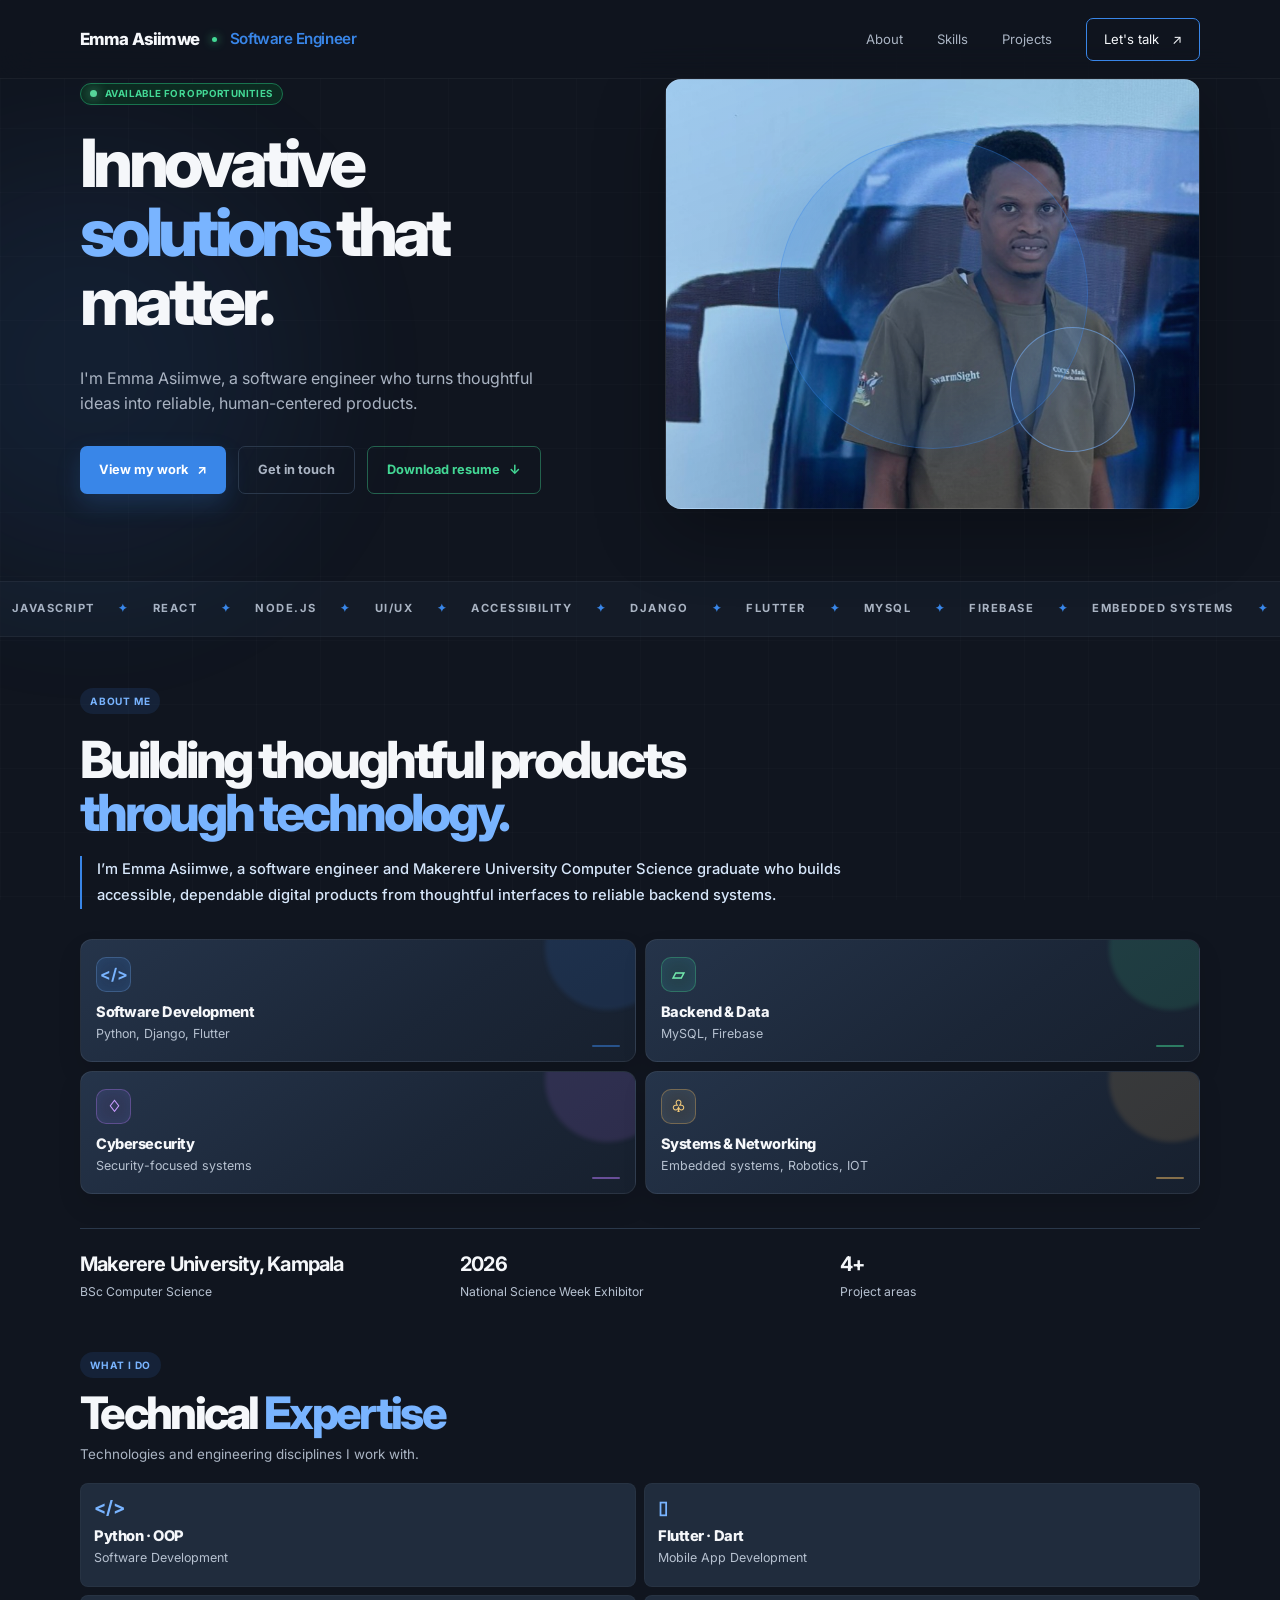
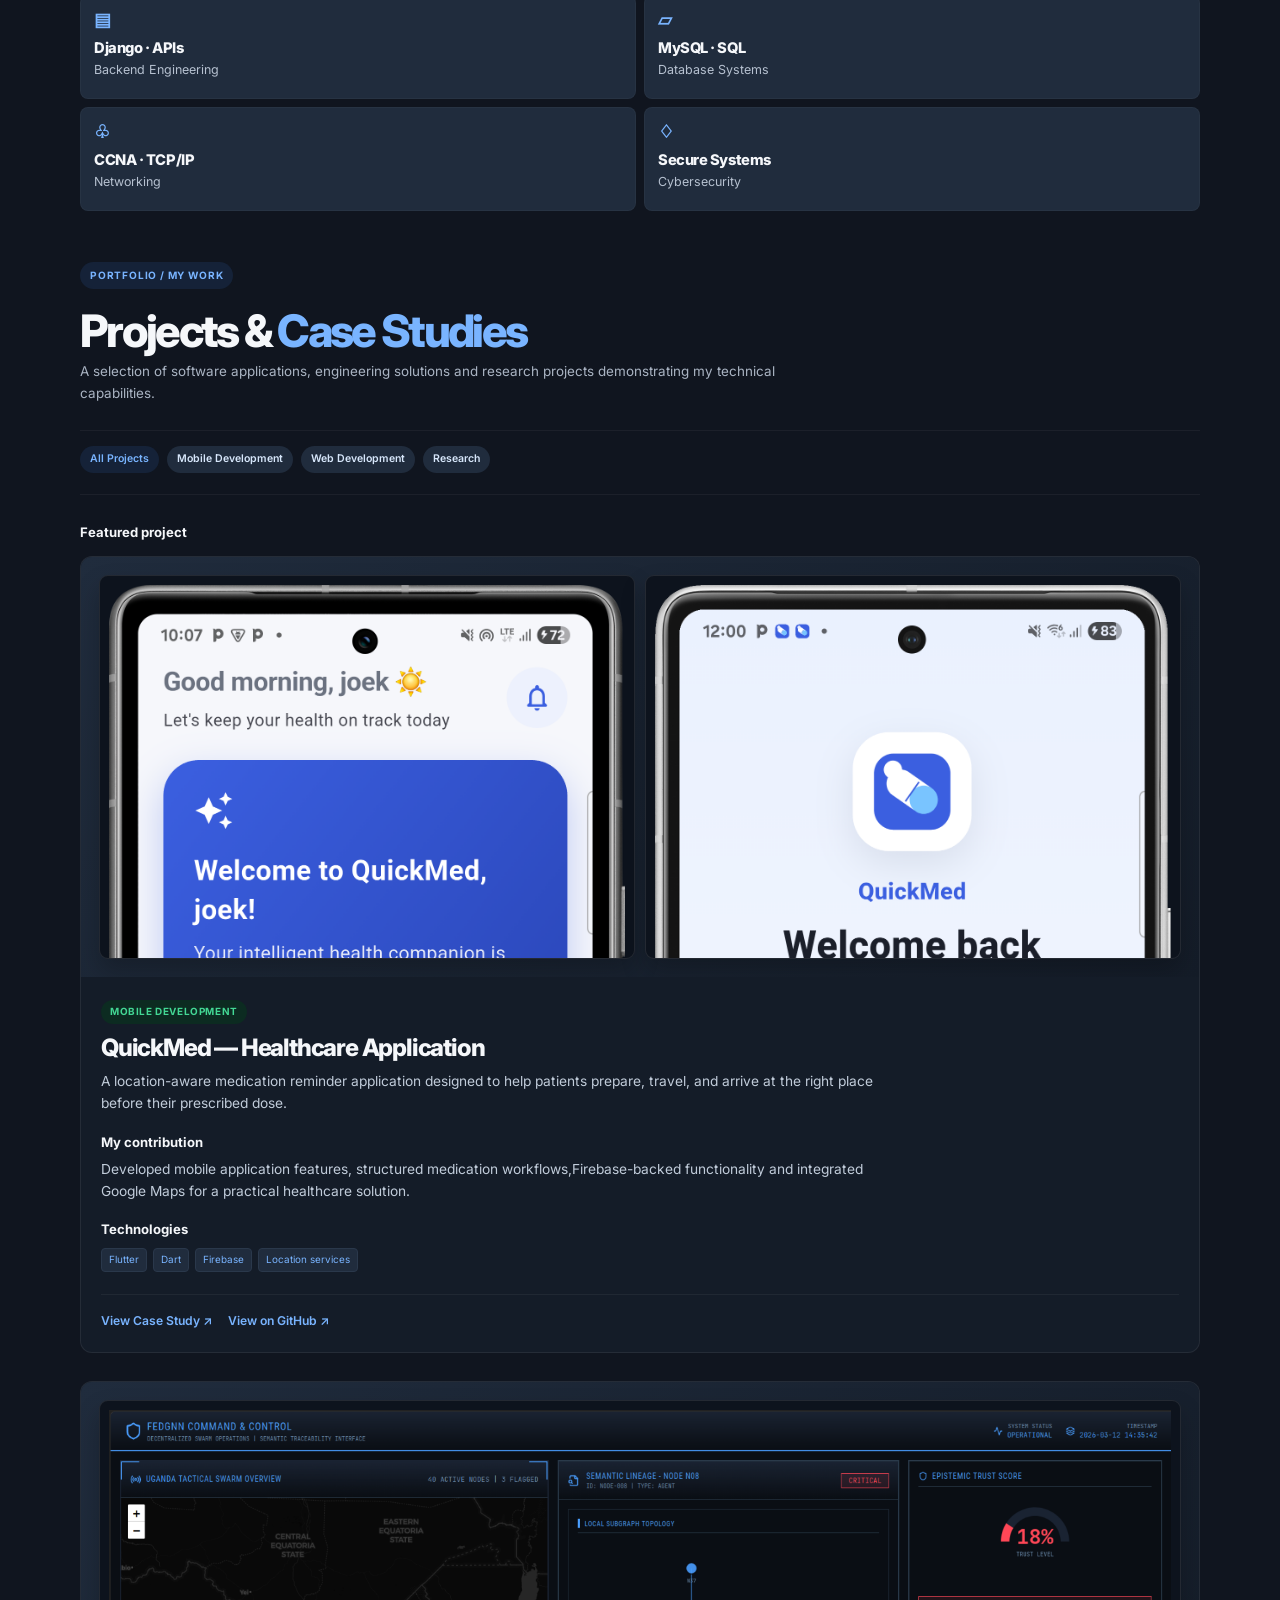
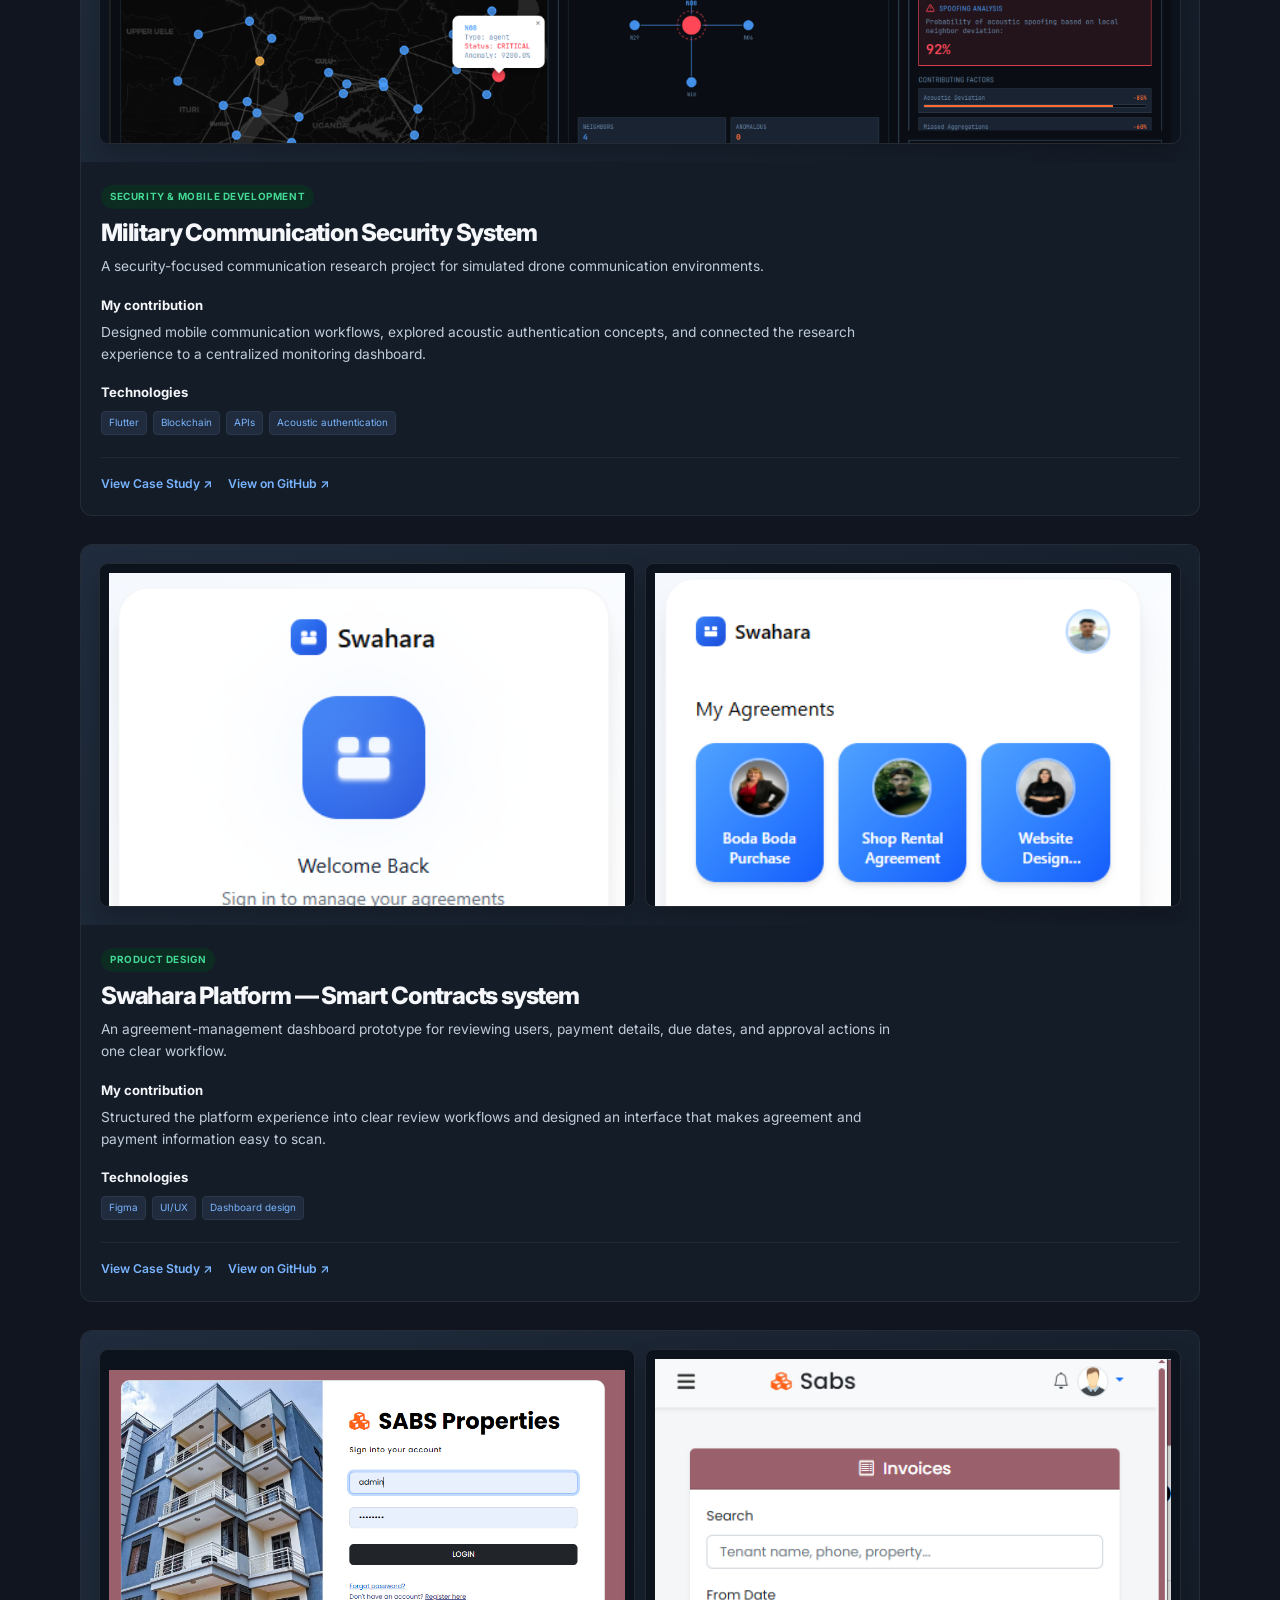
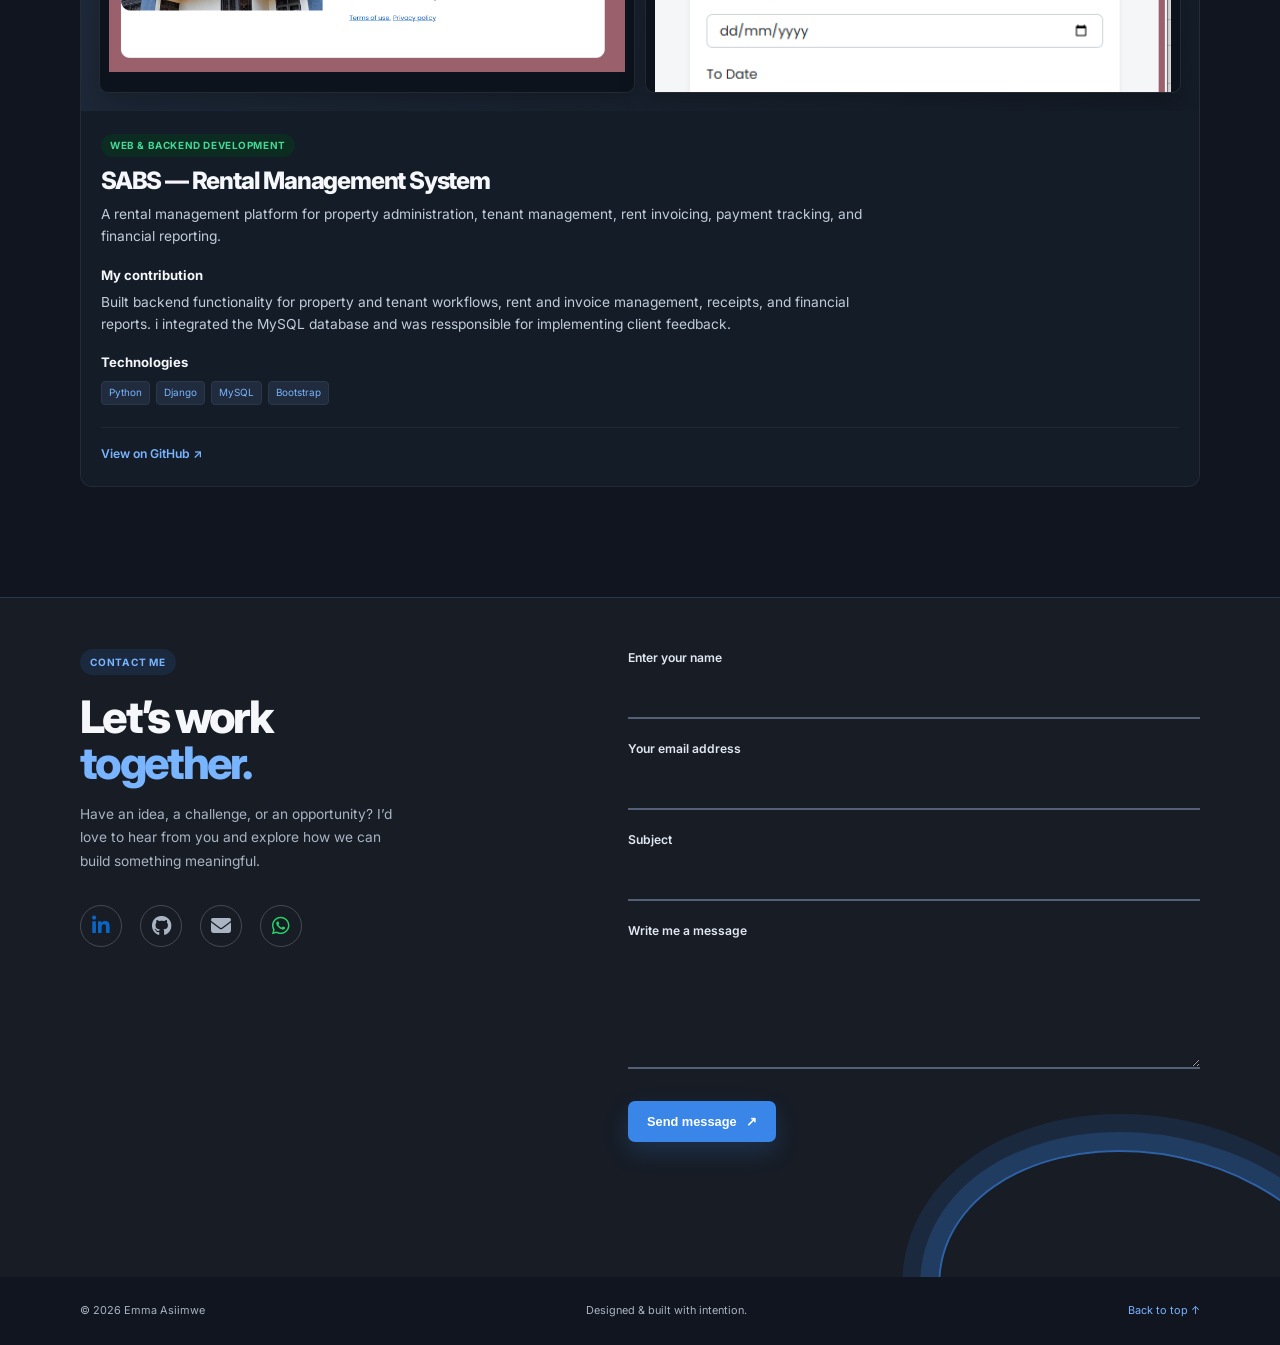
==== commit cd05378a: "included the Sabs project" ====
--- a/index.html
+++ b/index.html
@@ -67,7 +67,7 @@
         <div class="about-stats">
           <div><strong>Makerere University, Kampala</strong><span>BSc Computer Science</span></div>
           <div><strong>2026</strong><span>National Science Week Exhibitor</span></div>
-          <div><strong class="project-count" data-count="4" data-suffix="+">0+</strong><span>Project areas</span></div>
+          <div><strong class="project-count" data-count="5" data-suffix="+">0+</strong><span>Project areas</span></div>
         </div>
       </div>
     </section>
@@ -109,7 +109,7 @@
             <p>Developed mobile application features, structured medication workflows,Firebase-backed functionality and integrated Google Maps for a practical healthcare solution.</p>
             <h4>Technologies</h4>
             <div class="project-tech"><span>Flutter</span><span>Dart</span><span>Firebase</span><span>Location services</span></div>
-            <div class="project-links"><a href="https://joelkabanda.github.io/Quicmed-website/" target="_blank" rel="noopener">View Case Study ↗</a></div>
+            <div class="project-links"><a href="https://joelkabanda.github.io/Quicmed-website/" target="_blank" rel="noopener">View Case Study ↗</a><a href="https://github.com/joelkabanda/QuickMed" target="_blank" rel="noopener">View on GitHub ↗</a></div>
           </div>
         </article>
         <div class="secondary-projects">
@@ -123,7 +123,7 @@
               <p>Designed mobile communication workflows, explored acoustic authentication concepts, and connected the research experience to a centralized monitoring dashboard.</p>
               <h4>Technologies</h4>
               <div class="project-tech"><span>Flutter</span><span>Blockchain</span><span>APIs</span><span>Acoustic authentication</span></div>
-              <div class="project-links"><a href="https://militarydashboaord.vercel.app/" target="_blank" rel="noopener">View Case Study ↗</a></div>
+              <div class="project-links"><a href="https://militarydashboaord.vercel.app/" target="_blank" rel="noopener">View Case Study ↗</a><a href="https://github.com/Ssalijoshua/Militarycommandcontroldashboard" target="_blank" rel="noopener">View on GitHub ↗</a></div>
             </div>
           </article>
           <article class="featured-project project-case-study" data-category="web">
@@ -136,7 +136,23 @@
               <p>Structured the platform experience into clear review workflows and designed an interface that makes agreement and payment information easy to scan.</p>
               <h4>Technologies</h4>
               <div class="project-tech"><span>Figma</span><span>UI/UX</span><span>Dashboard design</span></div>
-              <div class="project-links"><a href="https://relay-manual-46163299.figma.site" target="_blank" rel="noopener">View Case Study ↗</a></div>
+              <div class="project-links"><a href="https://relay-manual-46163299.figma.site" target="_blank" rel="noopener">View Case Study ↗</a><a href="https://github.com/androbuz/Swahara-v2" target="_blank" rel="noopener">View on GitHub ↗</a></div>
+            </div>
+          </article>
+          <article class="featured-project project-case-study" data-category="web">
+            <div class="featured-images">
+              <span class="screenshot-frame"><img src="assets/images/projects/sabs-login.png" alt="SABS Properties login screen"></span>
+              <span class="screenshot-frame"><img src="assets/images/projects/sabs-invoices.png" alt="SABS rental invoices dashboard"></span>
+            </div>
+            <div class="featured-content">
+              <span class="project-category">Web &amp; Backend Development</span>
+              <h3>SABS — Rental Management System</h3>
+              <p>A rental management platform for property administration, tenant management, rent invoicing, payment tracking, and financial reporting.</p>
+              <h4>My contribution</h4>
+              <p>Built backend functionality for property and tenant workflows, rent and invoice management, receipts, and financial reports. i integrated the MySQL database and was ressponsible for implementing client feedback.</p>
+              <h4>Technologies</h4>
+              <div class="project-tech"><span>Python</span><span>Django</span><span>MySQL</span><span>Bootstrap</span></div>
+              <div class="project-links"><a href="https://github.com/Biiteek-Glode-Ltd/sabs_rent_mgt_system" target="_blank" rel="noopener">View on GitHub ↗</a></div>
             </div>
           </article>
         </div>
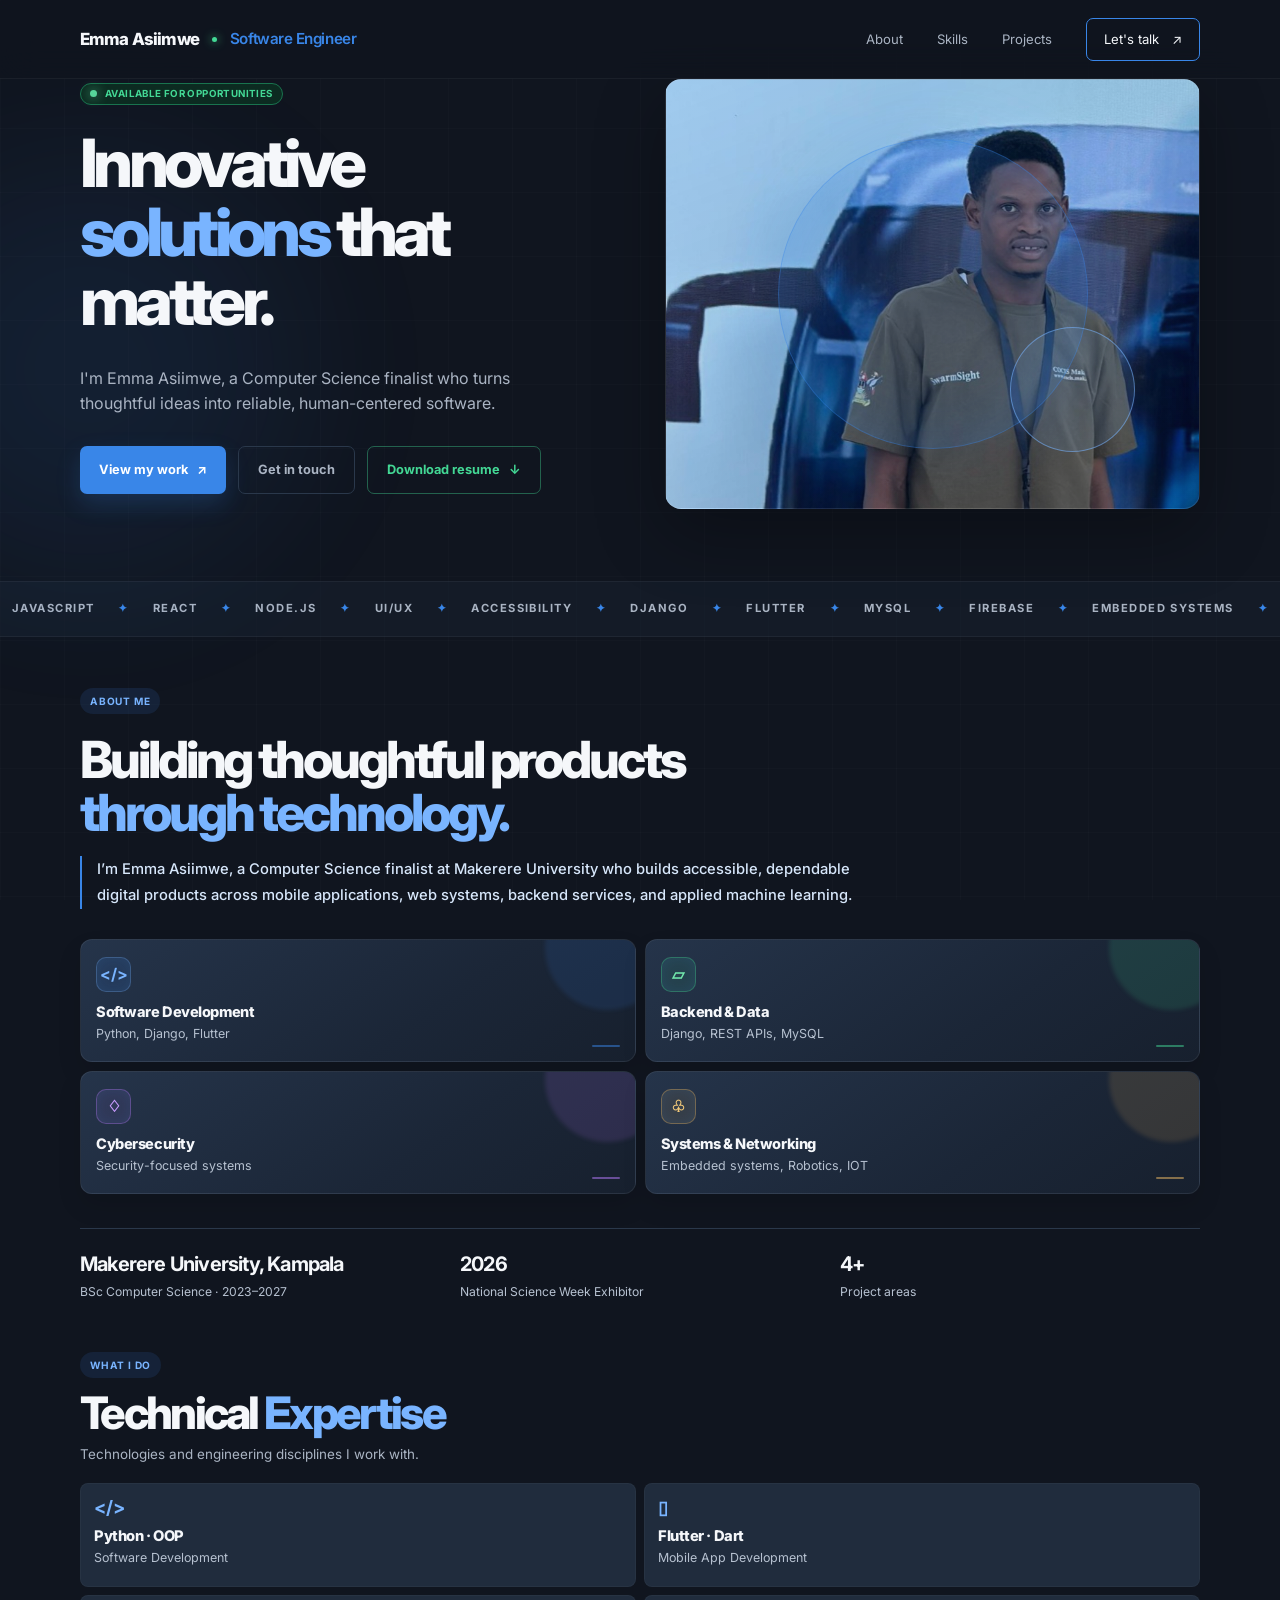
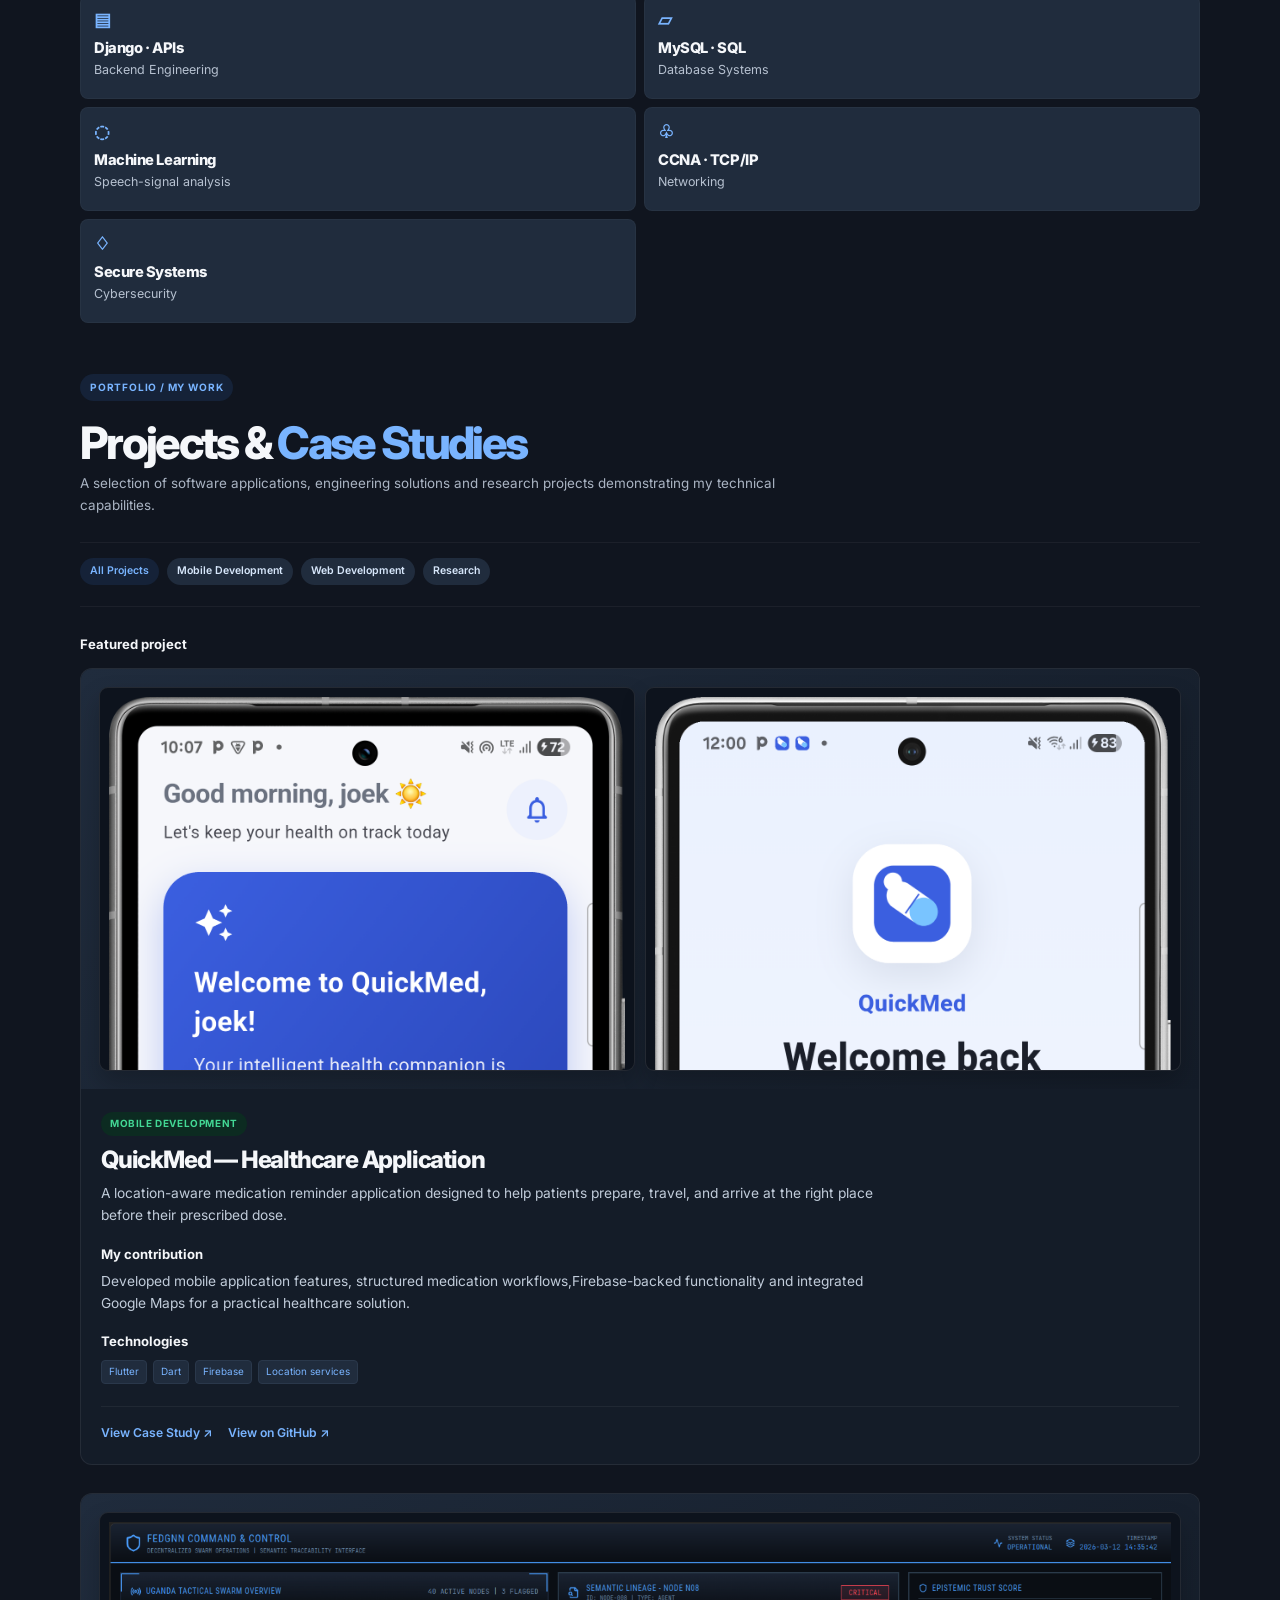
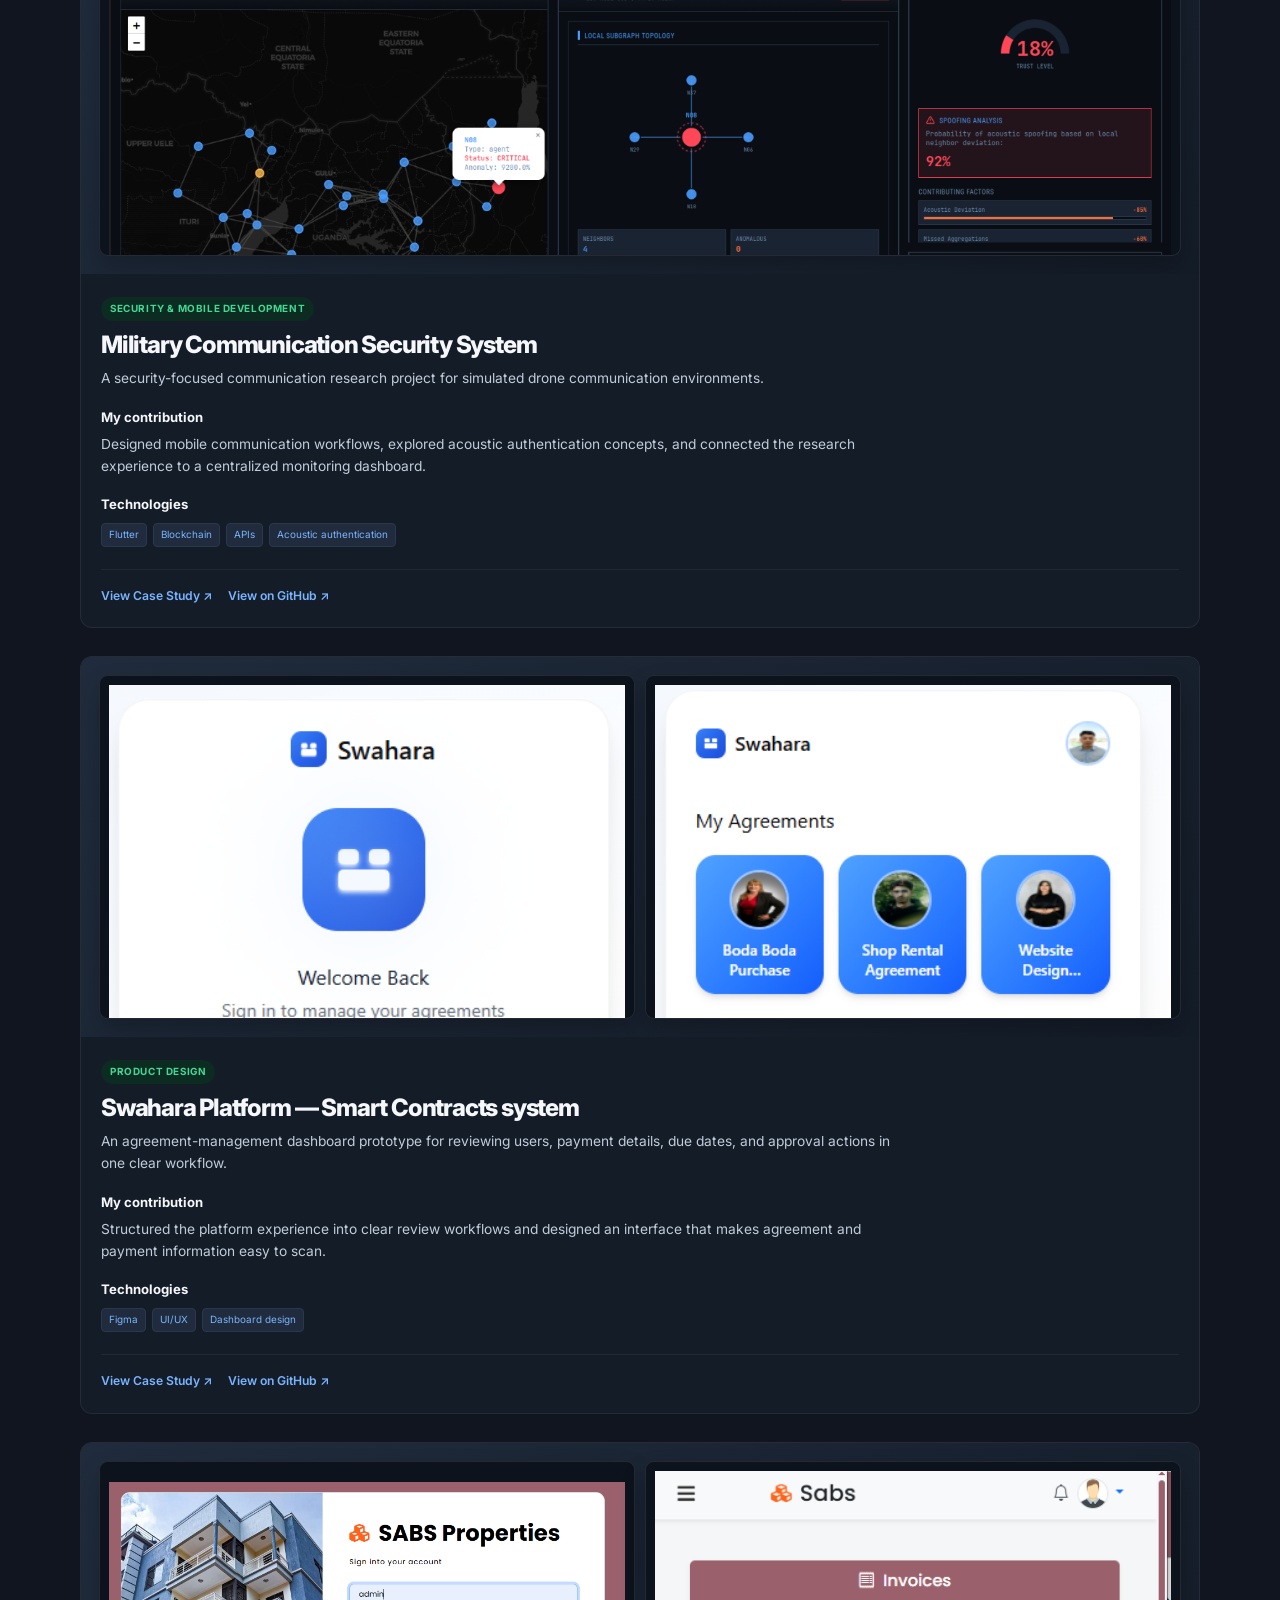
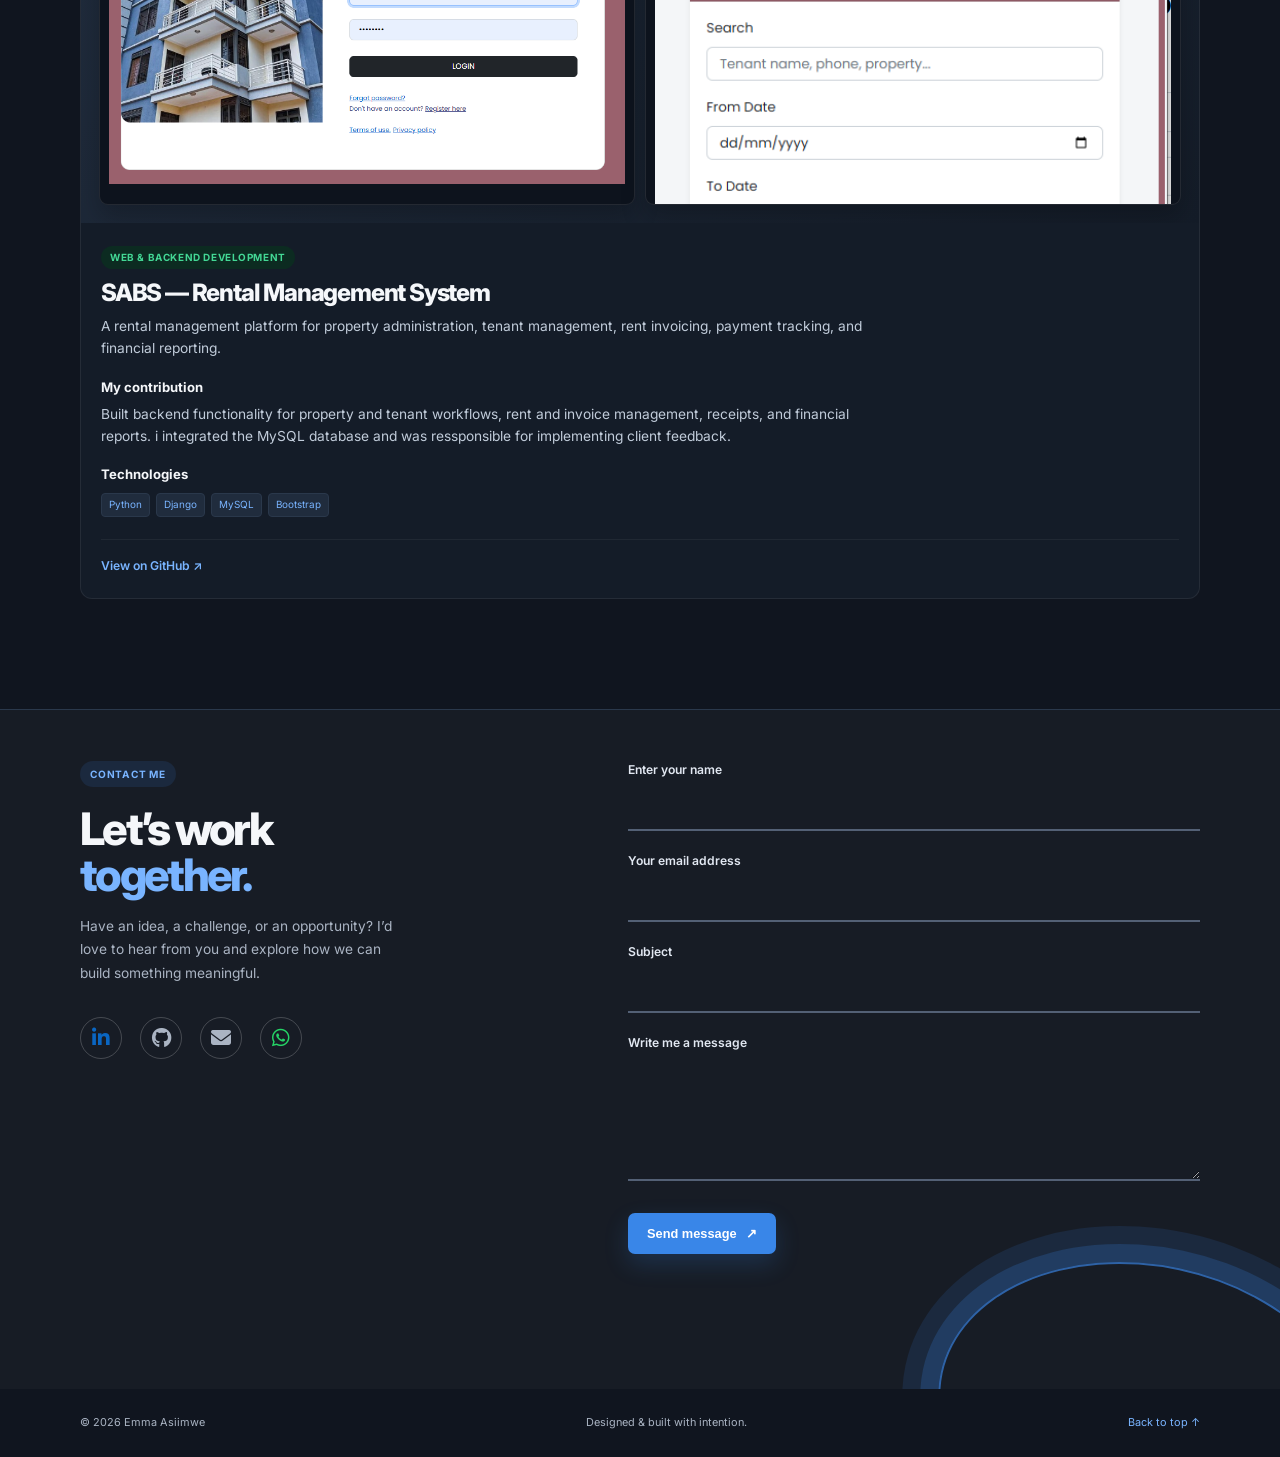
==== commit 6577a7d4: "updated resume" ====
--- a/index.html
+++ b/index.html
@@ -33,7 +33,7 @@
       <div class="hero-copy">
         <p class="eyebrow"><span class="status-dot"></span> Available for opportunities</p>
         <h1>Innovative<br><em>solutions</em> that matter.</h1>
-        <p class="hero-text">I'm Emma Asiimwe, a software engineer who turns thoughtful ideas into reliable, human-centered products.</p>
+        <p class="hero-text">I'm Emma Asiimwe, a Computer Science finalist who turns thoughtful ideas into reliable, human-centered software.</p>
         <div class="hero-actions">
           <a class="button button-primary" href="#projects">View my work <span aria-hidden="true">↗</span></a>
           <a class="button button-ghost" href="#contact">Get in touch</a>
@@ -57,15 +57,15 @@
       <div class="about-panel">
         <p class="about-kicker">About me</p>
         <h2>Building thoughtful products <em>through technology.</em></h2>
-        <p class="about-lead">I’m Emma Asiimwe, a software engineer and Makerere University Computer Science graduate who builds accessible, dependable digital products from thoughtful interfaces to reliable backend systems.</p>
+        <p class="about-lead">I’m Emma Asiimwe, a Computer Science finalist at Makerere University who builds accessible, dependable digital products across mobile applications, web systems, backend services, and applied machine learning.</p>
         <div class="about-skills">
           <article class="about-skill"><span class="about-icon" aria-hidden="true">&lt;/&gt;</span><h3>Software Development</h3><p>Python, Django, Flutter</p></article>
-          <article class="about-skill"><span class="about-icon" aria-hidden="true">▱</span><h3>Backend &amp; Data</h3><p>MySQL, Firebase</p></article>
+          <article class="about-skill"><span class="about-icon" aria-hidden="true">▱</span><h3>Backend &amp; Data</h3><p>Django, REST APIs, MySQL</p></article>
           <article class="about-skill"><span class="about-icon" aria-hidden="true">♢</span><h3>Cybersecurity</h3><p>Security-focused systems</p></article>
           <article class="about-skill"><span class="about-icon" aria-hidden="true">♧</span><h3>Systems &amp; Networking</h3><p>Embedded systems, Robotics, IOT</p></article>
         </div>
         <div class="about-stats">
-          <div><strong>Makerere University, Kampala</strong><span>BSc Computer Science</span></div>
+          <div><strong>Makerere University, Kampala</strong><span>BSc Computer Science · 2023–2027</span></div>
           <div><strong>2026</strong><span>National Science Week Exhibitor</span></div>
           <div><strong class="project-count" data-count="5" data-suffix="+">0+</strong><span>Project areas</span></div>
         </div>
@@ -83,6 +83,7 @@
         <article class="expertise-card"><span class="expertise-icon" aria-hidden="true">▯</span><h3>Flutter · Dart</h3><p>Mobile App Development</p></article>
         <article class="expertise-card"><span class="expertise-icon" aria-hidden="true">▤</span><h3>Django · APIs</h3><p>Backend Engineering</p></article>
         <article class="expertise-card"><span class="expertise-icon" aria-hidden="true">▱</span><h3>MySQL · SQL</h3><p>Database Systems</p></article>
+        <article class="expertise-card"><span class="expertise-icon" aria-hidden="true">◌</span><h3>Machine Learning</h3><p>Speech-signal analysis</p></article>
         <article class="expertise-card"><span class="expertise-icon" aria-hidden="true">♧</span><h3>CCNA · TCP/IP</h3><p>Networking</p></article>
         <article class="expertise-card"><span class="expertise-icon" aria-hidden="true">♢</span><h3>Secure Systems</h3><p>Cybersecurity</p></article>
       </div>
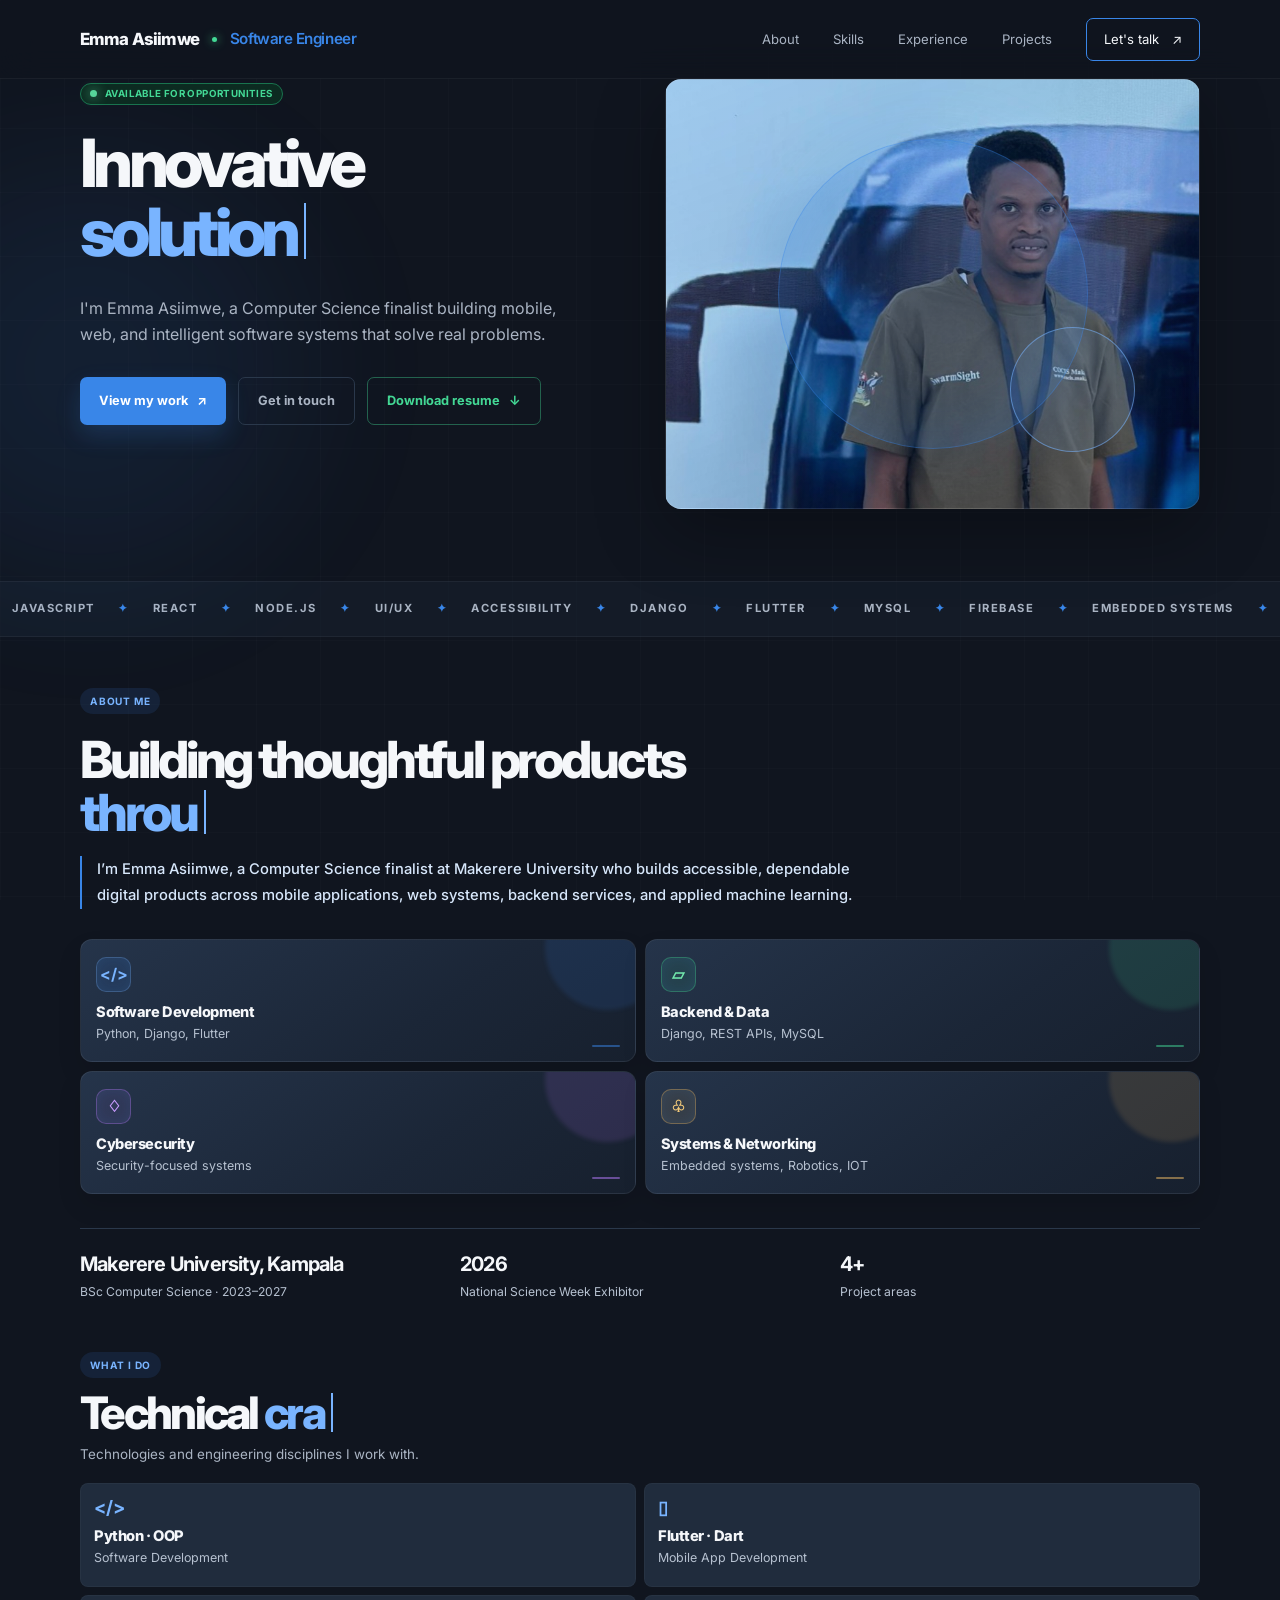
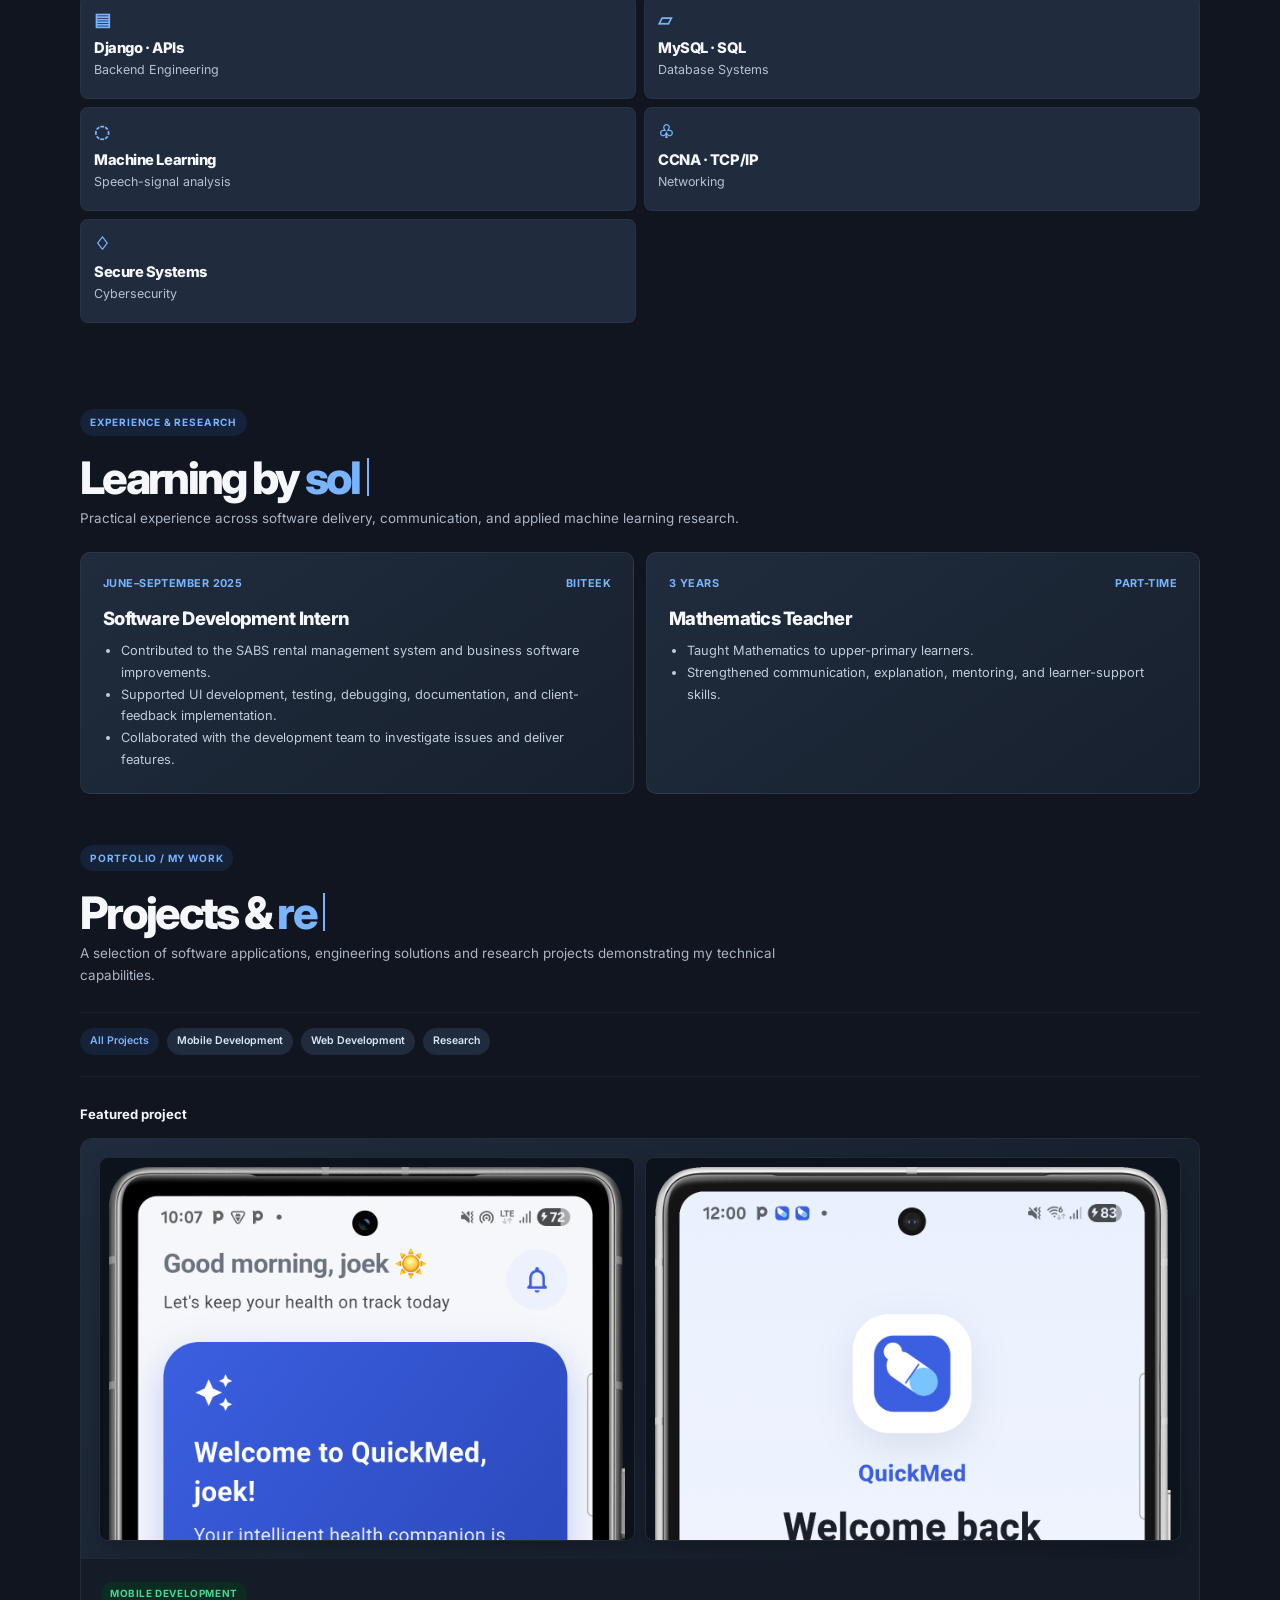
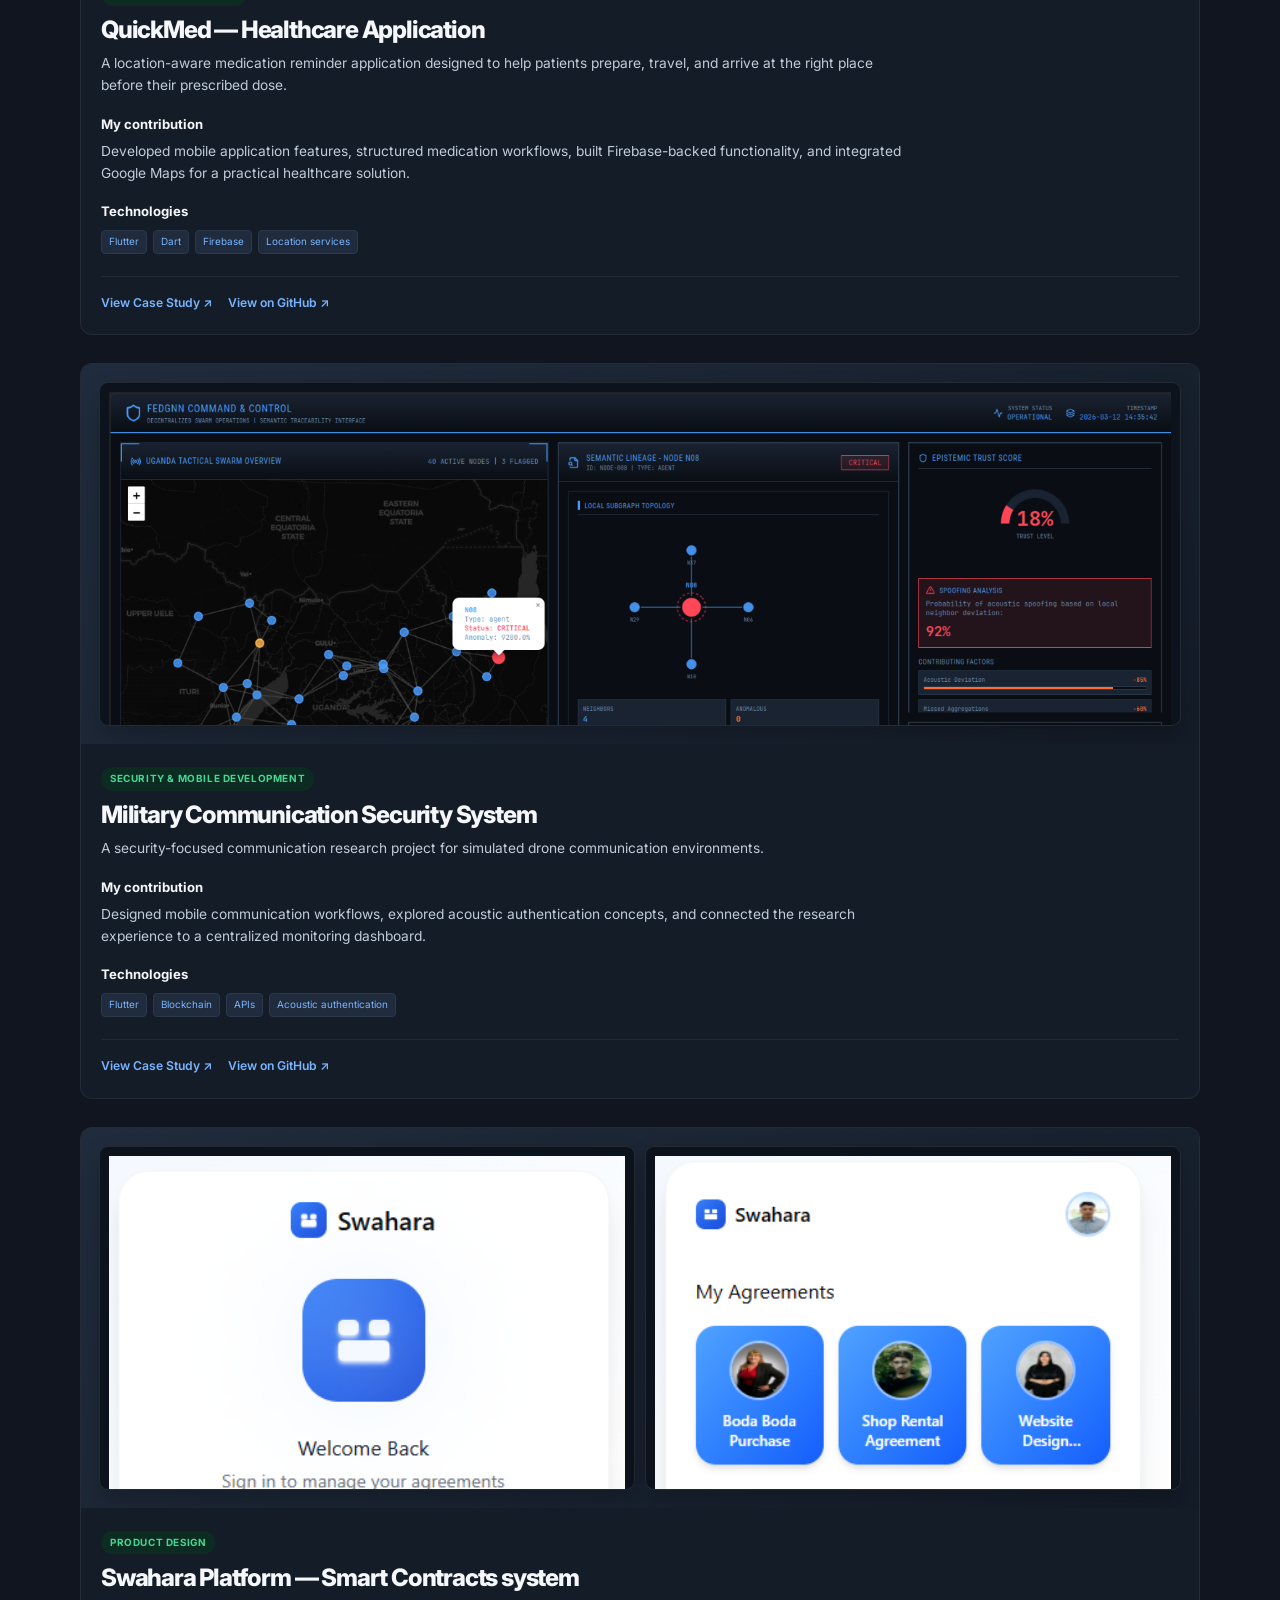
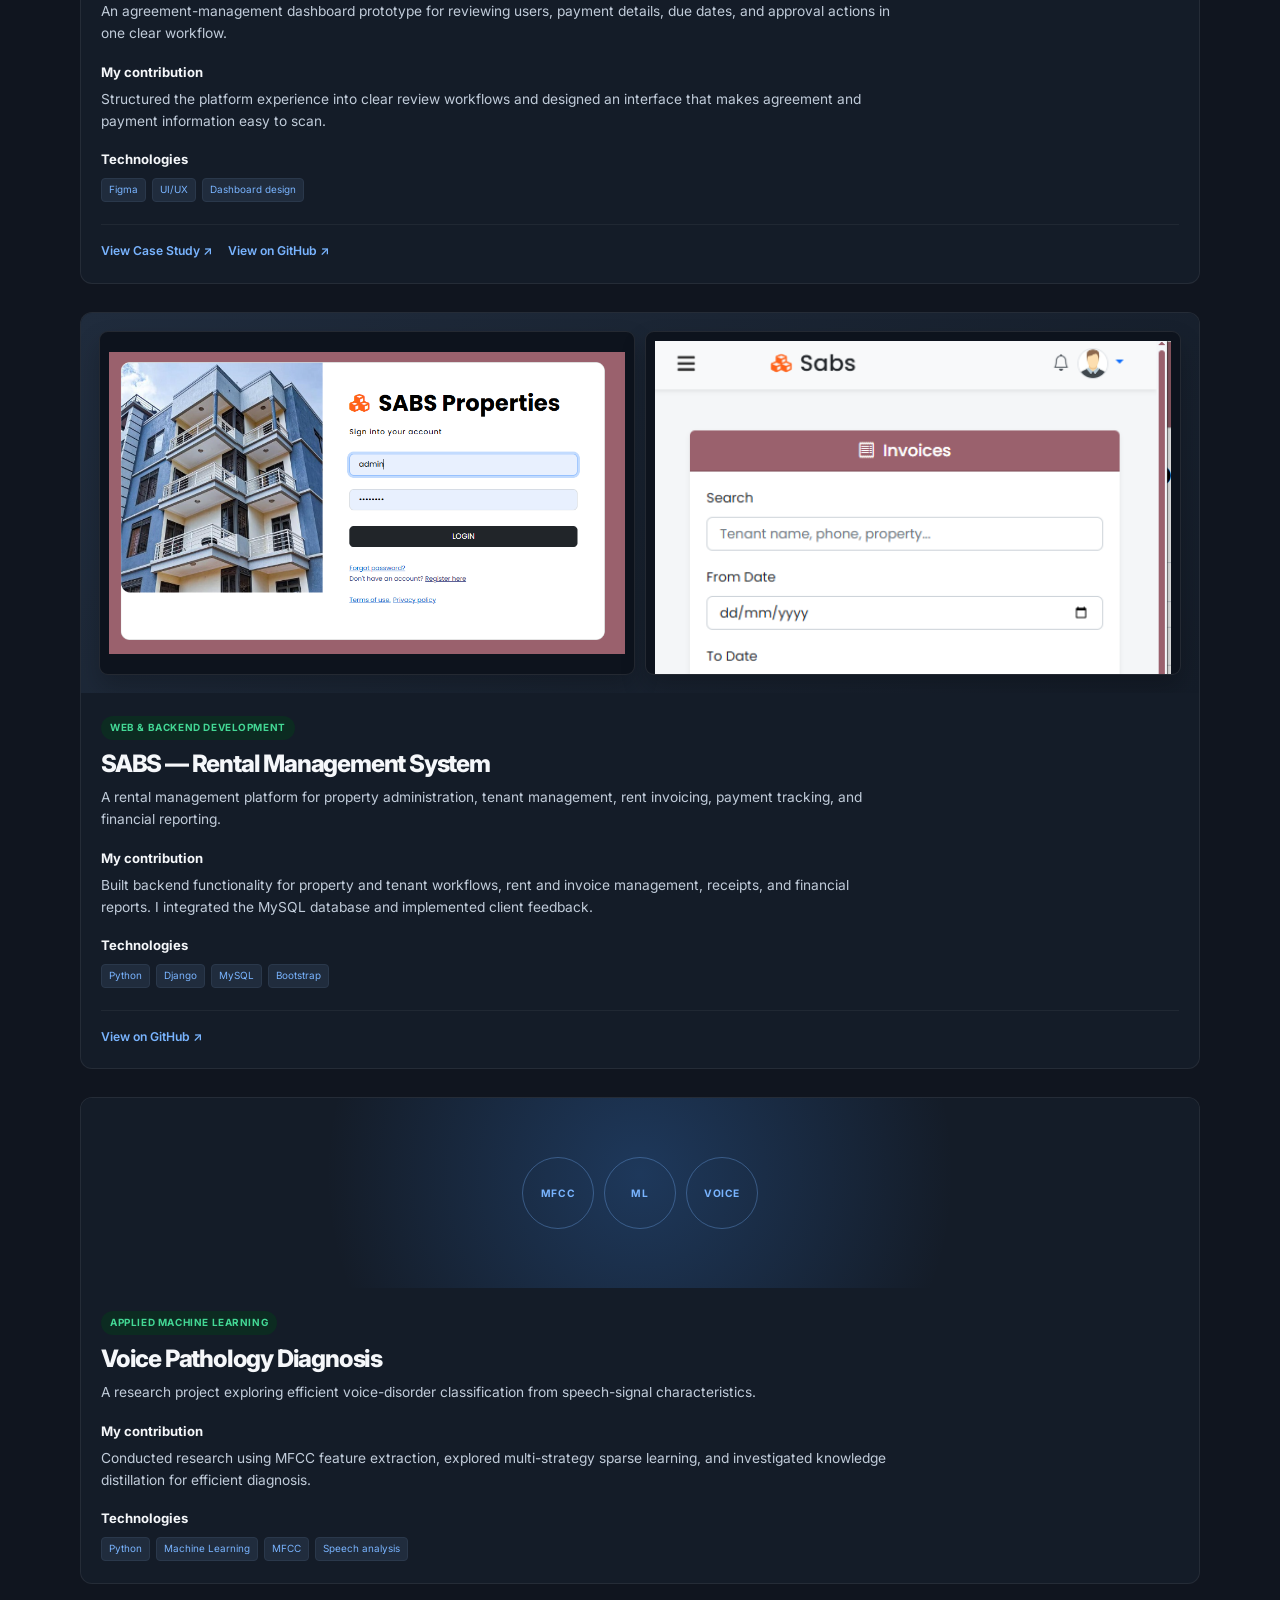
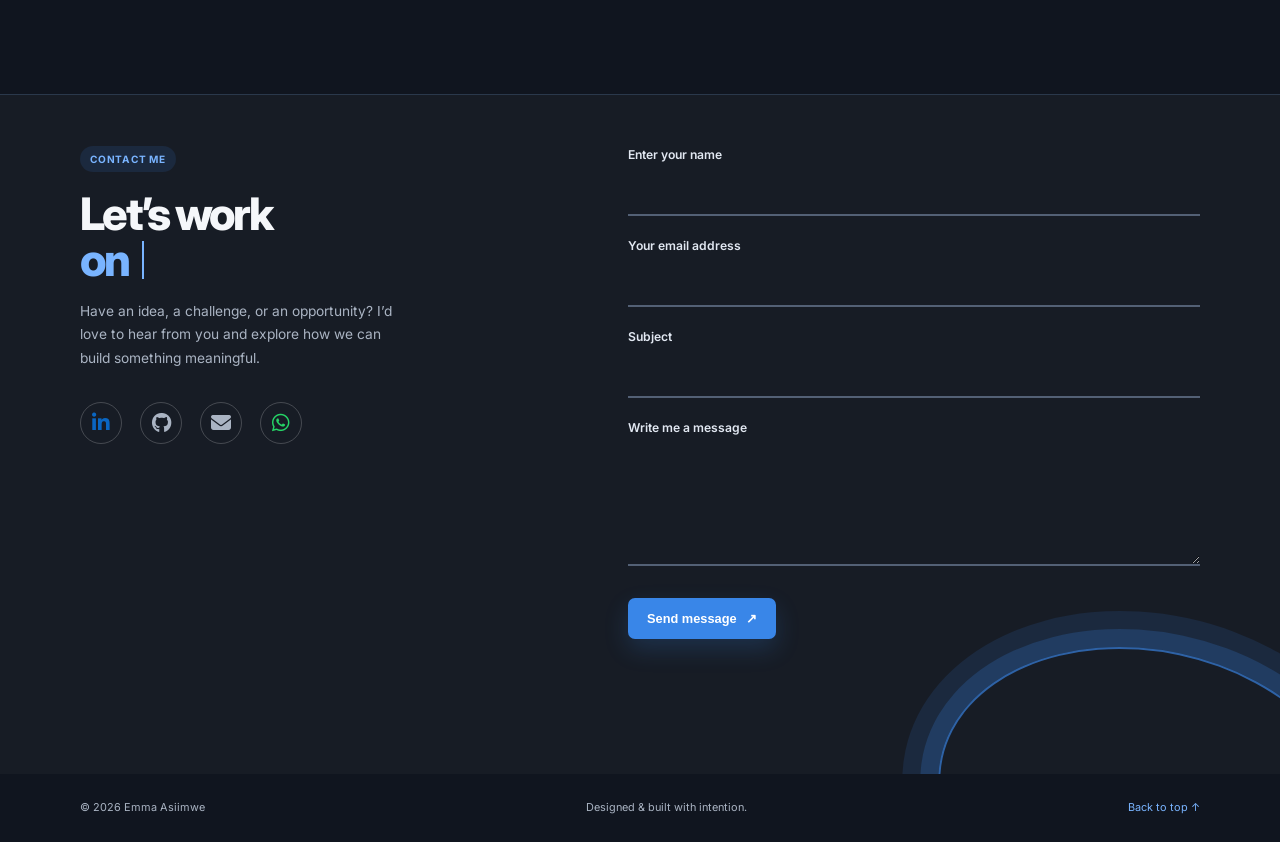
==== commit c31857ba: "dynamic resume" ====
--- a/index.html
+++ b/index.html
@@ -3,7 +3,17 @@
 <head>
   <meta charset="UTF-8">
   <meta name="viewport" content="width=device-width, initial-scale=1.0">
-  <meta name="description" content="Emma Asiimwe — software developer portfolio.">
+  <meta name="description" content="Emma Asiimwe is a Computer Science finalist building mobile, web, backend, and intelligent software systems.">
+  <meta property="og:title" content="Emma Asiimwe | Software Engineer">
+  <meta property="og:description" content="Computer Science finalist building mobile, web, backend, and intelligent software systems.">
+  <meta property="og:type" content="website">
+  <meta property="og:image" content="assets/images/profile.png">
+  <meta name="theme-color" content="#10151f">
+  <link rel="icon" type="image/png" href="assets/images/profile.png">
+  <meta name="twitter:card" content="summary_large_image">
+  <meta name="twitter:title" content="Emma Asiimwe | Software Engineer">
+  <meta name="twitter:description" content="Computer Science finalist building mobile, web, backend, and intelligent software systems.">
+  <meta name="twitter:image" content="assets/images/profile.png">
   <title>Emma Asiimwe | Software Engineer</title>
   <link rel="preconnect" href="https://fonts.googleapis.com">
   <link rel="preconnect" href="https://fonts.gstatic.com" crossorigin>
@@ -22,6 +32,7 @@
       <div class="nav-links" id="primary-menu">
         <a href="#about">About</a>
         <a href="#skills">Skills</a>
+        <a href="#experience">Experience</a>
         <a href="#projects">Projects</a>
         <a href="#contact" class="nav-cta">Let's talk <span aria-hidden="true">↗</span></a>
       </div>
@@ -32,8 +43,8 @@
     <section class="hero container">
       <div class="hero-copy">
         <p class="eyebrow"><span class="status-dot"></span> Available for opportunities</p>
-        <h1>Innovative<br><em>solutions</em> that matter.</h1>
-        <p class="hero-text">I'm Emma Asiimwe, a Computer Science finalist who turns thoughtful ideas into reliable, human-centered software.</p>
+        <h1>Innovative<br><em class="typing-text" data-phrases='["solutions that matter.","products people trust.","ideas into impact."]'>solutions that matter.</em></h1>
+        <p class="hero-text">I'm Emma Asiimwe, a Computer Science finalist building mobile, web, and intelligent software systems that solve real problems.</p>
         <div class="hero-actions">
           <a class="button button-primary" href="#projects">View my work <span aria-hidden="true">↗</span></a>
           <a class="button button-ghost" href="#contact">Get in touch</a>
@@ -56,7 +67,7 @@
     <section class="section container about-section" id="about">
       <div class="about-panel">
         <p class="about-kicker">About me</p>
-        <h2>Building thoughtful products <em>through technology.</em></h2>
+        <h2>Building thoughtful products <em class="typing-text" data-phrases='["through technology.","with purpose.","for real people."]'>through technology.</em></h2>
         <p class="about-lead">I’m Emma Asiimwe, a Computer Science finalist at Makerere University who builds accessible, dependable digital products across mobile applications, web systems, backend services, and applied machine learning.</p>
         <div class="about-skills">
           <article class="about-skill"><span class="about-icon" aria-hidden="true">&lt;/&gt;</span><h3>Software Development</h3><p>Python, Django, Flutter</p></article>
@@ -67,7 +78,7 @@
         <div class="about-stats">
           <div><strong>Makerere University, Kampala</strong><span>BSc Computer Science · 2023–2027</span></div>
           <div><strong>2026</strong><span>National Science Week Exhibitor</span></div>
-          <div><strong class="project-count" data-count="5" data-suffix="+">0+</strong><span>Project areas</span></div>
+          <div><strong class="project-count" data-count="5" data-suffix="+">5+</strong><span>Project areas</span></div>
         </div>
       </div>
     </section>
@@ -75,7 +86,7 @@
     <section class="section container expertise-section" id="skills">
       <div class="expertise-heading">
         <p class="about-kicker">What I do</p>
-        <h2>Technical <em>Expertise</em></h2>
+        <h2>Technical <em class="typing-text" data-phrases='["Expertise","craftsmanship","problem-solving"]'>Expertise</em></h2>
         <p>Technologies and engineering disciplines I work with.</p>
       </div>
       <div class="expertise-grid">
@@ -89,11 +100,38 @@
       </div>
     </section>
 
+    <section class="section container experience-section" id="experience">
+      <div class="experience-heading">
+        <p class="about-kicker">Experience &amp; research</p>
+        <h2>Learning by <em class="typing-text" data-phrases='["building.","solving.","exploring."]'>building.</em></h2>
+        <p>Practical experience across software delivery, communication, and applied machine learning research.</p>
+      </div>
+      <div class="experience-grid">
+        <article class="experience-card">
+          <div class="experience-meta"><span>June–September 2025</span><span>Biiteek</span></div>
+          <h3>Software Development Intern</h3>
+          <ul>
+            <li>Contributed to the SABS rental management system and business software improvements.</li>
+            <li>Supported UI development, testing, debugging, documentation, and client-feedback implementation.</li>
+            <li>Collaborated with the development team to investigate issues and deliver features.</li>
+          </ul>
+        </article>
+        <article class="experience-card">
+          <div class="experience-meta"><span>3 years</span><span>Part-time</span></div>
+          <h3>Mathematics Teacher</h3>
+          <ul>
+            <li>Taught Mathematics to upper-primary learners.</li>
+            <li>Strengthened communication, explanation, mentoring, and learner-support skills.</li>
+          </ul>
+        </article>
+      </div>
+    </section>
+
     <section class="section projects-section" id="projects">
       <div class="container">
         <div class="projects-intro">
           <p class="about-kicker">Portfolio / My work</p>
-          <h2>Projects &amp; <em>Case Studies</em></h2>
+          <h2>Projects &amp; <em class="typing-text" data-phrases='["Case Studies","real-world work","selected builds"]'>Case Studies</em></h2>
           <p>A selection of software applications, engineering solutions and research projects demonstrating my technical capabilities.</p>
         </div>
         <div class="project-filters" aria-label="Project filters">
@@ -101,13 +139,13 @@
         </div>
         <p class="featured-label">Featured project</p>
         <article class="featured-project" data-category="mobile">
-          <a class="featured-images" href="https://joelkabanda.github.io/Quicmed-website/" target="_blank" rel="noopener"><span class="screenshot-frame"><img src="assets/images/projects/quickmed-dashboard.png" alt="QuickMed medication dashboard"></span><span class="screenshot-frame"><img src="assets/images/projects/quickmed-login.png" alt="QuickMed login screen"></span></a>
+          <a class="featured-images" href="https://joelkabanda.github.io/Quicmed-website/" target="_blank" rel="noopener"><span class="screenshot-frame"><img src="assets/images/projects/quickmed-dashboard.png" alt="QuickMed medication dashboard" loading="lazy" decoding="async"></span><span class="screenshot-frame"><img src="assets/images/projects/quickmed-login.png" alt="QuickMed login screen" loading="lazy" decoding="async"></span></a>
           <div class="featured-content">
             <span class="project-category">Mobile Development</span>
             <h3>QuickMed — Healthcare Application</h3>
             <p>A location-aware medication reminder application designed to help patients prepare, travel, and arrive at the right place before their prescribed dose.</p>
             <h4>My contribution</h4>
-            <p>Developed mobile application features, structured medication workflows,Firebase-backed functionality and integrated Google Maps for a practical healthcare solution.</p>
+            <p>Developed mobile application features, structured medication workflows, built Firebase-backed functionality, and integrated Google Maps for a practical healthcare solution.</p>
             <h4>Technologies</h4>
             <div class="project-tech"><span>Flutter</span><span>Dart</span><span>Firebase</span><span>Location services</span></div>
             <div class="project-links"><a href="https://joelkabanda.github.io/Quicmed-website/" target="_blank" rel="noopener">View Case Study ↗</a><a href="https://github.com/joelkabanda/QuickMed" target="_blank" rel="noopener">View on GitHub ↗</a></div>
@@ -115,7 +153,7 @@
         </article>
         <div class="secondary-projects">
           <article class="featured-project project-case-study" data-category="research mobile">
-            <a class="featured-images single-image" href="https://militarydashboaord.vercel.app/" target="_blank" rel="noopener"><span class="screenshot-frame"><img src="assets/images/projects/military-dashboard.png" alt="Military Communication Security System dashboard"></span></a>
+            <a class="featured-images single-image" href="https://militarydashboaord.vercel.app/" target="_blank" rel="noopener"><span class="screenshot-frame"><img src="assets/images/projects/military-dashboard.png" alt="Military Communication Security System dashboard" loading="lazy" decoding="async"></span></a>
             <div class="featured-content">
               <span class="project-category">Security &amp; Mobile Development</span>
               <h3>Military Communication Security System</h3>
@@ -128,7 +166,7 @@
             </div>
           </article>
           <article class="featured-project project-case-study" data-category="web">
-            <a class="featured-images" href="https://relay-manual-46163299.figma.site" target="_blank" rel="noopener"><span class="screenshot-frame"><img src="assets/images/projects/swahara-login.png" alt="Swahara login screen"></span><span class="screenshot-frame"><img src="assets/images/projects/swahara-dashboard.png" alt="Swahara agreements dashboard"></span></a>
+            <a class="featured-images" href="https://relay-manual-46163299.figma.site" target="_blank" rel="noopener"><span class="screenshot-frame"><img src="assets/images/projects/swahara-login.png" alt="Swahara login screen" loading="lazy" decoding="async"></span><span class="screenshot-frame"><img src="assets/images/projects/swahara-dashboard.png" alt="Swahara agreements dashboard" loading="lazy" decoding="async"></span></a>
             <div class="featured-content">
               <span class="project-category">Product Design</span>
               <h3>Swahara Platform — Smart Contracts system</h3>
@@ -142,18 +180,30 @@
           </article>
           <article class="featured-project project-case-study" data-category="web">
             <div class="featured-images">
-              <span class="screenshot-frame"><img src="assets/images/projects/sabs-login.png" alt="SABS Properties login screen"></span>
-              <span class="screenshot-frame"><img src="assets/images/projects/sabs-invoices.png" alt="SABS rental invoices dashboard"></span>
+              <span class="screenshot-frame"><img src="assets/images/projects/sabs-login.png" alt="SABS Properties login screen" loading="lazy" decoding="async"></span>
+              <span class="screenshot-frame"><img src="assets/images/projects/sabs-invoices.png" alt="SABS rental invoices dashboard" loading="lazy" decoding="async"></span>
             </div>
             <div class="featured-content">
               <span class="project-category">Web &amp; Backend Development</span>
               <h3>SABS — Rental Management System</h3>
               <p>A rental management platform for property administration, tenant management, rent invoicing, payment tracking, and financial reporting.</p>
               <h4>My contribution</h4>
-              <p>Built backend functionality for property and tenant workflows, rent and invoice management, receipts, and financial reports. i integrated the MySQL database and was ressponsible for implementing client feedback.</p>
+              <p>Built backend functionality for property and tenant workflows, rent and invoice management, receipts, and financial reports. I integrated the MySQL database and implemented client feedback.</p>
               <h4>Technologies</h4>
               <div class="project-tech"><span>Python</span><span>Django</span><span>MySQL</span><span>Bootstrap</span></div>
               <div class="project-links"><a href="https://github.com/Biiteek-Glode-Ltd/sabs_rent_mgt_system" target="_blank" rel="noopener">View on GitHub ↗</a></div>
+            </div>
+          </article>
+          <article class="featured-project project-case-study text-project" data-category="research">
+            <div class="text-project-visual" aria-hidden="true"><span>MFCC</span><span>ML</span><span>VOICE</span></div>
+            <div class="featured-content">
+              <span class="project-category">Applied Machine Learning</span>
+              <h3>Voice Pathology Diagnosis</h3>
+              <p>A research project exploring efficient voice-disorder classification from speech-signal characteristics.</p>
+              <h4>My contribution</h4>
+              <p>Conducted research using MFCC feature extraction, explored multi-strategy sparse learning, and investigated knowledge distillation for efficient diagnosis.</p>
+              <h4>Technologies</h4>
+              <div class="project-tech"><span>Python</span><span>Machine Learning</span><span>MFCC</span><span>Speech analysis</span></div>
             </div>
           </article>
         </div>
@@ -164,7 +214,7 @@
       <div class="container contact-layout">
         <div class="contact-copy">
           <p class="about-kicker">Contact Me</p>
-          <h2>Let’s work<br><em>together.</em></h2>
+          <h2>Let’s work<br><em class="typing-text" data-phrases='["together.","on something bold.","to make it real."]'>together.</em></h2>
           <p class="contact-intro">Have an idea, a challenge, or an opportunity? I’d love to hear from you and explore how we can build something meaningful.</p>
           <div class="social-links">
             <a class="social-linkedin" href="https://www.linkedin.com/in/emma-emmy-asiimwe-501a09369/" target="_blank" rel="noopener" aria-label="LinkedIn"><i class="fa-brands fa-linkedin-in" aria-hidden="true"></i></a>
--- a/assets/css/style.css
+++ b/assets/css/style.css
@@ -9,6 +9,10 @@
   --line: #2a384b;
   --display: "Inter", sans-serif;
 }
+
+.typing-text { position: relative; display: inline-block; }
+.typing-text::after { display: inline-block; width: 2px; height: .85em; margin-left: 7px; background: currentColor; content: ""; vertical-align: -.05em; animation: typing-cursor .8s steps(1) infinite; }
+@keyframes typing-cursor { 50% { opacity: 0; } }
 
 * { box-sizing: border-box; }
 html { scroll-behavior: smooth; }
@@ -109,6 +113,15 @@
 .expertise-icon { display: block; margin-bottom: 12px; color: var(--accent-light); font-size: 1.15rem; font-weight: 700; line-height: 1; }
 .expertise-card h3 { margin: 0 0 4px; font-size: .92rem; letter-spacing: -.03em; }
 .expertise-card p { margin: 0; color: #b6c1d0; font-size: .78rem; }
+.experience-section { padding-top: 85px; }
+.experience-heading { max-width: 720px; margin-bottom: 22px; }
+.experience-heading h2 { font-size: clamp(2rem, 4vw, 2.8rem); letter-spacing: -.06em; }
+.experience-heading > p:last-child { margin: 7px 0 0; color: var(--muted); font-size: .84rem; }
+.experience-grid { display: grid; grid-template-columns: repeat(2, 1fr); gap: 12px; }
+.experience-card { padding: 22px; border: 1px solid #ffffff12; border-radius: 10px; background: linear-gradient(145deg, #202c3d, #17202e); }
+.experience-meta { display: flex; justify-content: space-between; gap: 15px; color: var(--accent-light); font-size: .68rem; font-weight: 700; letter-spacing: .04em; text-transform: uppercase; }
+.experience-card h3 { margin: 17px 0 12px; font-size: 1.15rem; letter-spacing: -.04em; }
+.experience-card ul { margin: 0; padding-left: 18px; color: #c1ccda; font-size: .8rem; line-height: 1.7; }
 .skills-grid { display: grid; grid-template-columns: repeat(3, 1fr); gap: 16px; }.skill-card { min-height: 310px; padding: 27px; border: 1px solid var(--line); border-radius: 10px; background: linear-gradient(145deg, #192231 0%, #141c28 100%); transition: .25s ease; }.skill-card:hover { border-color: var(--accent); box-shadow: 0 16px 35px #0003; transform: translateY(-5px); }.skill-number { color: var(--accent-light); font-size: .7rem; font-weight: 700; }.skill-card h3 { margin: 50px 0 15px; font-size: 1.3rem; letter-spacing: -.04em; }.skill-card p { margin: 0 0 25px; color: var(--muted); font-size: .82rem; }.skill-tags { display: flex; flex-wrap: wrap; gap: 7px; }.skill-tags span { padding: 4px 9px; border: 1px solid var(--line); border-radius: 4px; color: var(--muted); font-size: .64rem; }
 .projects-section { margin-top: 130px; padding-bottom: 130px; background: #19223180; border-top: 1px solid #ffffff0d; scroll-margin-top: 86px; }.projects-section .container { padding-top: 130px; }.projects-grid { display: grid; grid-template-columns: 1.35fr 1fr 1fr; gap: 17px; }.project-card { min-width: 0; }.project-visual { position: relative; height: 310px; padding: 20px; overflow: hidden; border: 1px solid #ffffff14; border-radius: 10px; }.project-visual > span { position: relative; z-index: 1; color: var(--accent-light); font-size: .68rem; font-weight: 700; }.visual-lilac { background: radial-gradient(circle at 75% 30%, #3986e855, transparent 40%), #202c3d; }.visual-green { background: radial-gradient(circle at 25% 80%, #3986e83d, transparent 45%), #1a2a3c; }.visual-orange { background: radial-gradient(circle at 75% 25%, #79b4ff42, transparent 40%), #202c3d; }.visual-window { position: absolute; width: 72%; height: 58%; padding: 25px; top: 24%; left: 16%; border: 1px solid #ffffff22; background: #f5f7fa; box-shadow: 15px 15px #3986e833; transform: rotate(4deg); }.mini-line { width: 45%; height: 5px; margin: 10px 0; background: #aab4c3; }.mini-line.wide { width: 75%; background: #192231; }.mini-blocks { display: flex; gap: 7px; margin-top: 28px; }.mini-blocks i { display: block; width: 30px; height: 30px; background: #3986e866; }.visual-circle { position: absolute; width: 230px; height: 230px; right: -25px; bottom: -65px; border: 34px solid #3986e833; border-radius: 50%; }.visual-pill { position: absolute; left: 25px; bottom: 50px; padding: 11px 18px; border: 1px solid #ffffff22; border-radius: 6px; background: var(--surface); color: var(--text); font-size: .72rem; font-weight: 700; transform: rotate(-8deg); }.visual-grid { position: absolute; inset: 20px; background: linear-gradient(90deg, transparent 95%, #3986e855 95%), linear-gradient(0deg, transparent 95%, #3986e855 95%); background-size: 42px 42px; opacity: .55; }.visual-star { position: absolute; top: 37%; left: 41%; color: var(--accent-light); font-size: 5rem; }.project-info { display: flex; justify-content: space-between; gap: 10px; padding: 18px 4px; }.project-info h3 { font-size: 1.1rem; letter-spacing: -.04em; }.project-info p { max-width: 210px; margin: 7px 0 0; color: var(--muted); font-size: .77rem; line-height: 1.45; }.project-info a { width: 34px; height: 34px; display: grid; place-items: center; border: 1px solid var(--line); border-radius: 6px; color: var(--accent-light); font-size: 1.15rem; transition: .2s; }.project-info a:hover { border-color: var(--accent); background: var(--accent); color: white; }
 .project-image { display: block; padding: 0; background: var(--surface); }.project-image img { width: 100%; height: 100%; display: block; object-fit: cover; object-position: center; opacity: .88; transition: .25s ease; }.project-image::after { position: absolute; inset: 0; background: linear-gradient(180deg, #10151f00 45%, #10151fb8 100%); content: ""; }.project-image:hover img { opacity: 1; transform: scale(1.03); }.project-image > span { position: absolute; top: 20px; left: 20px; z-index: 1; }.project-tech { display: flex; flex-wrap: wrap; gap: 6px; margin-top: 10px; }.project-tech span { padding: 3px 7px; border: 1px solid var(--line); border-radius: 4px; color: var(--accent-light); font-size: .62rem; }
@@ -121,14 +134,19 @@
 .projects-intro h2 { font-size: clamp(2rem, 4vw, 2.8rem); letter-spacing: -.06em; }.projects-intro > p:last-child { max-width: 720px; margin: 7px 0 0; color: var(--muted); font-size: .84rem; }
 .project-filters { display: flex; flex-wrap: wrap; gap: 8px; margin: 26px 0 27px; padding: 15px 0 21px; border-top: 1px solid #ffffff0d; border-bottom: 1px solid #ffffff0d; }.project-filters button { padding: 5px 10px; border: 0; border-radius: 999px; background: #202c3d; color: #d7e7fb; font: inherit; font-size: .66rem; font-weight: 600; cursor: pointer; transition: .2s ease; }.project-filters button:hover { color: var(--text); transform: translateY(-1px); }.project-filters button.active { background: #3986e81f; color: var(--accent-light); }
 .featured-label { margin: 0 0 13px; font-size: .82rem; font-weight: 700; }.featured-project { overflow: hidden; border: 1px solid #ffffff12; border-radius: 12px; background: #141c28; }.featured-images { display: grid; grid-template-columns: repeat(2, 1fr); gap: 10px; height: 420px; padding: 18px; overflow: hidden; background: linear-gradient(135deg, #202c3d, #141c28); }.screenshot-frame { display: grid; place-items: center; min-width: 0; overflow: hidden; border: 1px solid #ffffff18; border-radius: 9px; background: #0d131d; box-shadow: 0 12px 25px #00000038; }.screenshot-frame img { width: 100%; height: 100%; display: block; object-fit: contain; padding: 9px; transition: transform .3s ease; }.featured-images:hover .screenshot-frame img { transform: translateY(-3px); }.featured-content { padding: 20px 20px 22px; }.project-category { display: inline-block; padding: 4px 9px; border-radius: 999px; background: #0c2b21; color: #43d895; font-size: .62rem; font-weight: 700; letter-spacing: .06em; text-transform: uppercase; }.featured-content h3 { margin-top: 12px; font-size: 1.5rem; letter-spacing: -.05em; }.featured-content > p { max-width: 800px; margin: 9px 0 18px; color: #c1ccda; font-size: .86rem; }.featured-content h4 { margin: 17px 0 5px; font-size: .82rem; }.featured-content h4 + p { margin: 0; }.featured-content .project-tech { margin-top: 8px; }.featured-content .project-tech span { background: #202c3d; }.project-links { display: flex; gap: 16px; margin-top: 22px; padding-top: 16px; border-top: 1px solid #ffffff0d; }.project-links a { color: var(--accent-light); font-size: .76rem; font-weight: 600; }.project-links a:hover { color: var(--text); }.secondary-projects { display: grid; gap: 28px; margin-top: 28px; }.project-case-study .featured-images { height: 380px; }.project-case-study .single-image { grid-template-columns: 1fr; }
+.text-project-visual { display: flex; min-height: 190px; align-items: center; justify-content: center; gap: 10px; padding: 24px; background: radial-gradient(circle at 50% 40%, #3986e844, transparent 55%), #141c28; }
+.text-project-visual span { display: grid; width: 72px; height: 72px; place-items: center; border: 1px solid #79b4ff55; border-radius: 50%; color: var(--accent-light); font-size: .64rem; font-weight: 700; letter-spacing: .06em; }
 .contact-section { position: relative; overflow: hidden; padding: 50px 0 105px; background: #171c25; border-top: 1px solid var(--line); }.contact-section::after { position: absolute; right: -80px; bottom: -180px; width: 420px; height: 300px; border: 2px solid #3986e8aa; border-radius: 50%; box-shadow: 0 0 0 18px #3986e833, 0 0 0 36px #3986e81f; content: ""; transform: rotate(12deg); }.contact-layout { position: relative; z-index: 1; display: grid; grid-template-columns: .9fr 1.1fr; align-items: start; gap: 80px; }.contact-copy h2 { margin-top: 0; font-size: clamp(2rem, 4vw, 2.8rem); letter-spacing: -.06em; }.contact-intro { max-width: 325px; margin: 16px 0 0; color: var(--muted); font-size: .86rem; line-height: 1.7; }.contact-form { padding: 0; border: 0; border-radius: 0; background: transparent; box-shadow: none; }.contact-form label { display: block; margin-bottom: 20px; }.contact-form label span { display: block; margin-bottom: 9px; color: #e2e8f2; font-size: .76rem; font-weight: 600; }.contact-form input, .contact-form textarea { width: 100%; border: 0; border-bottom: 2px solid #536075; outline: 0; background: transparent; color: var(--text); font: inherit; padding: 5px 0 10px; resize: vertical; }.contact-form input:focus, .contact-form textarea:focus { border-color: var(--accent-light); }.contact-form button { border: 0; cursor: pointer; margin-top: 5px; }.social-links { display: flex; gap: 18px; margin-top: 32px; color: var(--muted); }.social-links a { width: 42px; height: 42px; display: grid; place-items: center; border: 1px solid #ffffff33; border-radius: 50%; transition: .2s ease; }.social-links a i { font-size: 20px; }.social-links .social-linkedin { color: #0a66c2; }.social-links .social-whatsapp { color: #25d366; }.social-links a:hover { border-color: var(--accent-light); color: var(--accent-light); transform: translateY(-2px); }
 .hidden-field { position: absolute; width: 1px; height: 1px; opacity: 0; pointer-events: none; }.form-status { min-height: 1.4em; margin: 13px 0 0; color: var(--muted); font-size: .76rem; }.form-status.success { color: #43d895; }.form-status.error { color: #ff9a9a; }.contact-form button:disabled { cursor: wait; opacity: .65; }
 .footer { display: flex; justify-content: space-between; gap: 20px; padding: 25px 0; color: var(--muted); font-size: .68rem; }.footer a { color: var(--accent-light); }
+.error-page { min-height: 100vh; display: flex; flex-direction: column; align-items: flex-start; justify-content: center; }
+.error-page h1 { margin: 0; font-size: clamp(2.5rem, 7vw, 5rem); letter-spacing: -.07em; line-height: 1.02; }
+.error-page p:not(.about-kicker) { max-width: 430px; margin: 20px 0 28px; color: var(--muted); }
 .project-case-study.is-hidden { display: none; }.reveal { opacity: 0; transform: translateY(22px); transition: opacity .65s ease, transform .65s ease; }.reveal.is-visible { opacity: 1; transform: translateY(0); }.nav-links a.is-active { color: var(--text); }.featured-project { transform-style: preserve-3d; transition: transform .25s ease, box-shadow .25s ease; }.featured-project:hover { box-shadow: 0 20px 45px #00000030; }
 .form-toast { position: fixed; z-index: 20; right: 24px; bottom: 24px; max-width: min(360px, calc(100% - 48px)); padding: 14px 18px; border: 1px solid #43d89566; border-radius: 10px; background: #142a25f2; box-shadow: 0 16px 35px #00000045; color: #b8f5d4; font-size: .8rem; opacity: 0; pointer-events: none; transform: translateY(18px); transition: opacity .25s ease, transform .25s ease; }.form-toast.is-visible { opacity: 1; transform: translateY(0); }.form-toast.is-error { border-color: #ff9a9a66; background: #321f27f2; color: #ffd1d1; }
-@media (prefers-reduced-motion: reduce) { html { scroll-behavior: auto; }.reveal { opacity: 1; transform: none; transition: none; }.button, .social-links a, .project-filters button, .about-skill { transition: none; }.about-skill:hover { transform: none; } }
+@media (prefers-reduced-motion: reduce) { .typing-text::after { animation: none; opacity: .7; } html { scroll-behavior: auto; }.reveal { opacity: 1; transform: none; transition: none; }.button, .social-links a, .project-filters button, .about-skill { transition: none; }.about-skill:hover { transform: none; } }
 @media (max-width: 760px) {
   .container { width: min(100% - 34px, 560px); }.nav { height: 70px; }.menu-toggle { display: block; }.nav-links { position: absolute; z-index: 5; top: 70px; left: 0; right: 0; display: none; padding: 22px; border-bottom: 1px solid var(--line); background: #10151ff5; backdrop-filter: blur(18px); flex-direction: column; align-items: flex-start; gap: 20px; }.nav-links.open { display: flex; }.nav-cta { width: 100%; text-align: center; }
   .hero { min-height: auto; display: flex; flex-direction: column; align-items: flex-start; gap: 35px; padding: 0 0 60px; }.hero-art { width: 100%; min-height: 330px; }.orb-one { left: 5%; }.orb-two { right: 0; }.code-card { font-size: .72rem; }
-  .section { padding-top: 85px; }.split-section { display: block; }.section-body { padding-top: 28px; }.about-section { padding-top: 35px; }.about-panel { padding: 0; }.about-lead { padding-left: 12px; font-size: .84rem; line-height: 1.65; }.about-skills { gap: 7px; margin-bottom: 28px; }.about-skill { min-height: 115px; padding: 13px 11px; }.about-skill h3 { font-size: .82rem; }.about-stats { gap: 10px; }.about-stats strong { font-size: 1.05rem; }.about-stats span { font-size: .68rem; }.expertise-section { padding-top: 35px; }.expertise-grid { gap: 7px; }.expertise-card { min-height: 112px; padding: 13px 11px; }.expertise-card h3 { font-size: .82rem; }.expertise-card p { font-size: .7rem; }.section-heading { display: block; margin-bottom: 35px; }.heading-note { margin-top: 20px; }.skills-grid, .projects-grid { grid-template-columns: 1fr; }.skill-card { min-height: auto; }.skill-card h3 { margin-top: 35px; }.projects-section { margin-top: 35px; padding-bottom: 65px; }.projects-section .container { padding: 0; }.featured-images, .project-case-study .featured-images { height: 320px; padding: 10px; gap: 7px; }.screenshot-frame img { padding: 5px; }.swahara-images { height: 280px; }.featured-content { padding: 17px 14px 18px; }.featured-content h3 { font-size: 1.25rem; }.secondary-projects { grid-template-columns: 1fr; }.project-visual { height: 280px; }.contact-section { padding: 35px 0 65px; }.contact-layout { grid-template-columns: 1fr; gap: 45px; }.contact-copy h2 { font-size: clamp(2rem, 11vw, 2.8rem); }.contact-intro { max-width: 460px; }.contact-form { padding: 0; }.contact-section::after { right: -210px; bottom: -200px; }.social-links { margin-top: 28px; }.footer { flex-direction: column; gap: 8px; padding: 22px 0; }
+  .section { padding-top: 85px; }.split-section { display: block; }.section-body { padding-top: 28px; }.about-section { padding-top: 35px; }.about-panel { padding: 0; }.about-lead { padding-left: 12px; font-size: .84rem; line-height: 1.65; }.about-skills { gap: 7px; margin-bottom: 28px; }.about-skill { min-height: 115px; padding: 13px 11px; }.about-skill h3 { font-size: .82rem; }.about-stats { gap: 10px; }.about-stats strong { font-size: 1.05rem; }.about-stats span { font-size: .68rem; }.expertise-section { padding-top: 35px; }.expertise-grid { gap: 7px; }.expertise-card { min-height: 112px; padding: 13px 11px; }.expertise-card h3 { font-size: .82rem; }.expertise-card p { font-size: .7rem; }.experience-section { padding-top: 55px; }.experience-grid { grid-template-columns: 1fr; }.experience-card { padding: 17px 14px; }.section-heading { display: block; margin-bottom: 35px; }.heading-note { margin-top: 20px; }.skills-grid, .projects-grid { grid-template-columns: 1fr; }.skill-card { min-height: auto; }.skill-card h3 { margin-top: 35px; }.projects-section { margin-top: 35px; padding-bottom: 65px; }.projects-section .container { padding: 0; }.featured-images, .project-case-study .featured-images { height: 320px; padding: 10px; gap: 7px; }.screenshot-frame img { padding: 5px; }.swahara-images { height: 280px; }.featured-content { padding: 17px 14px 18px; }.featured-content h3 { font-size: 1.25rem; }.secondary-projects { grid-template-columns: 1fr; }.project-visual { height: 280px; }.text-project-visual { min-height: 150px; }.text-project-visual span { width: 58px; height: 58px; }.contact-section { padding: 35px 0 65px; }.contact-layout { grid-template-columns: 1fr; gap: 45px; }.contact-copy h2 { font-size: clamp(2rem, 11vw, 2.8rem); }.contact-intro { max-width: 460px; }.contact-form { padding: 0; }.contact-section::after { right: -210px; bottom: -200px; }.social-links { margin-top: 28px; }.footer { flex-direction: column; gap: 8px; padding: 22px 0; }
 }
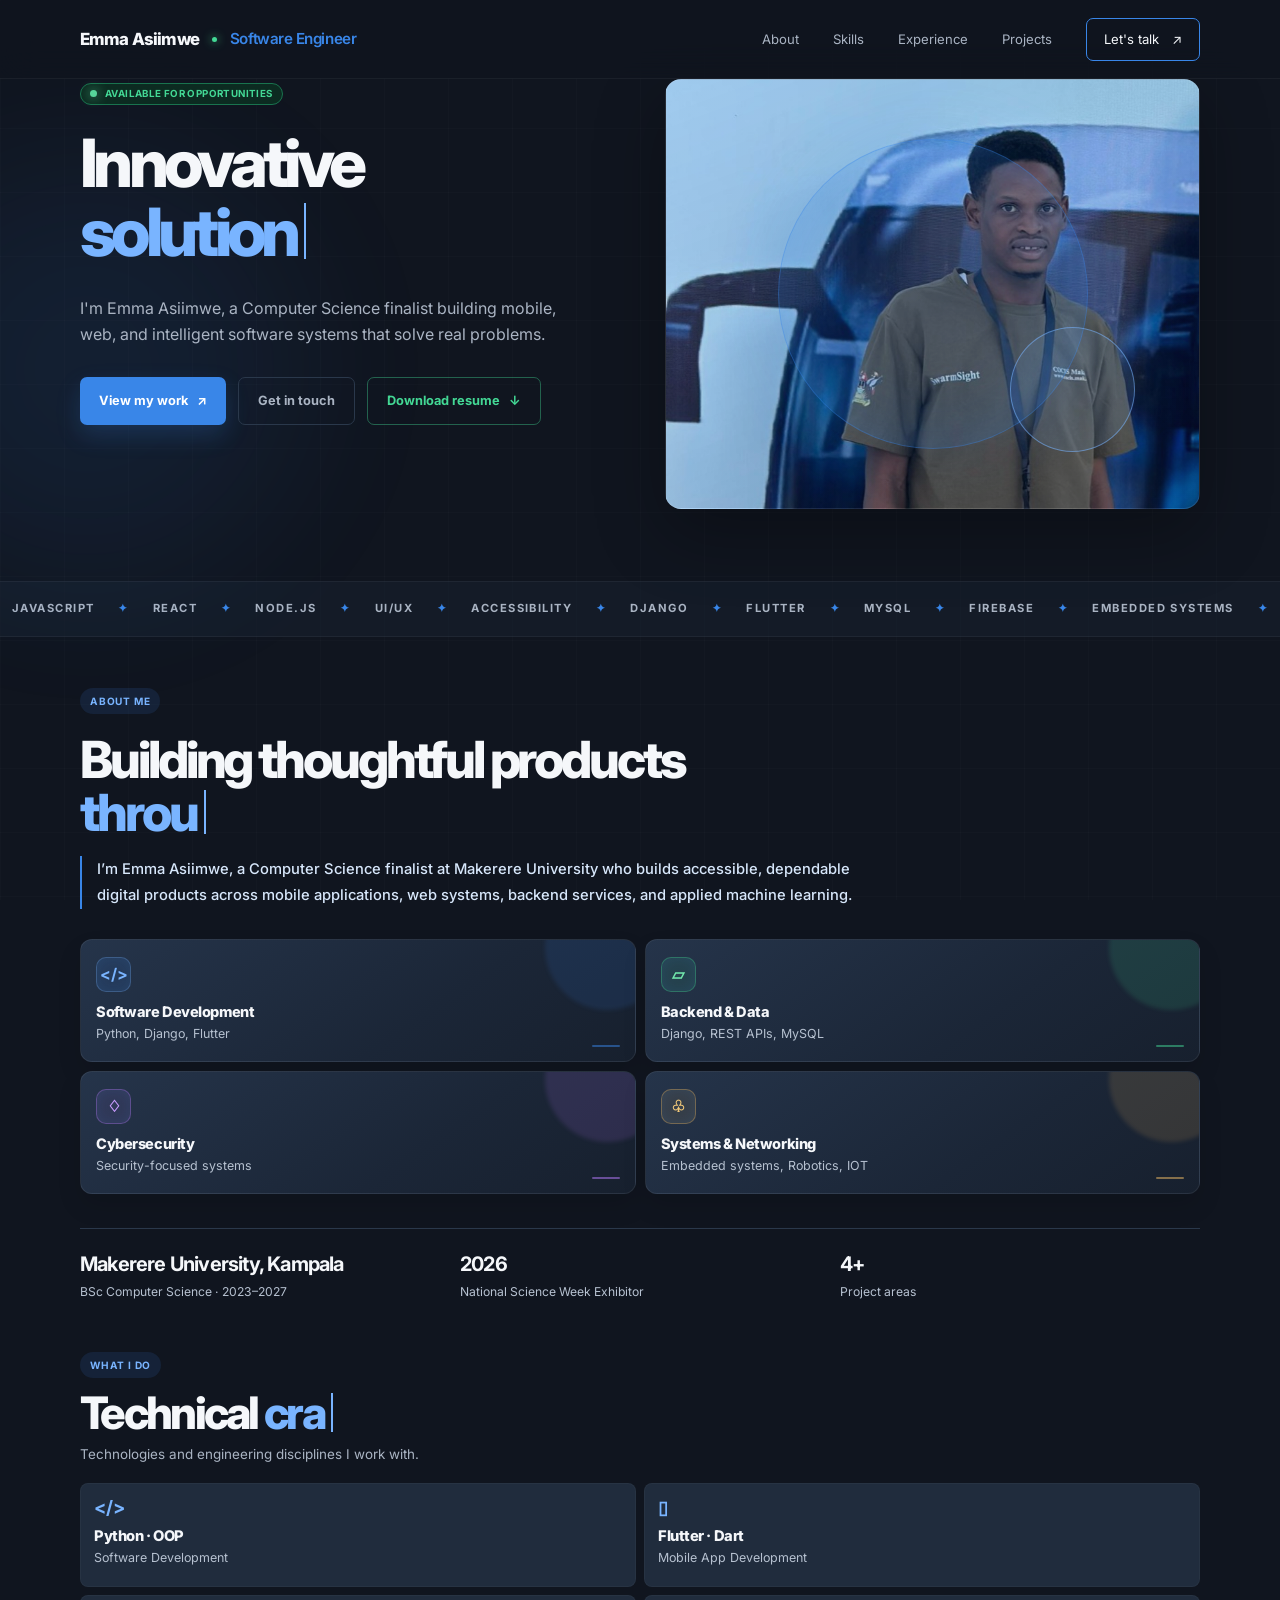
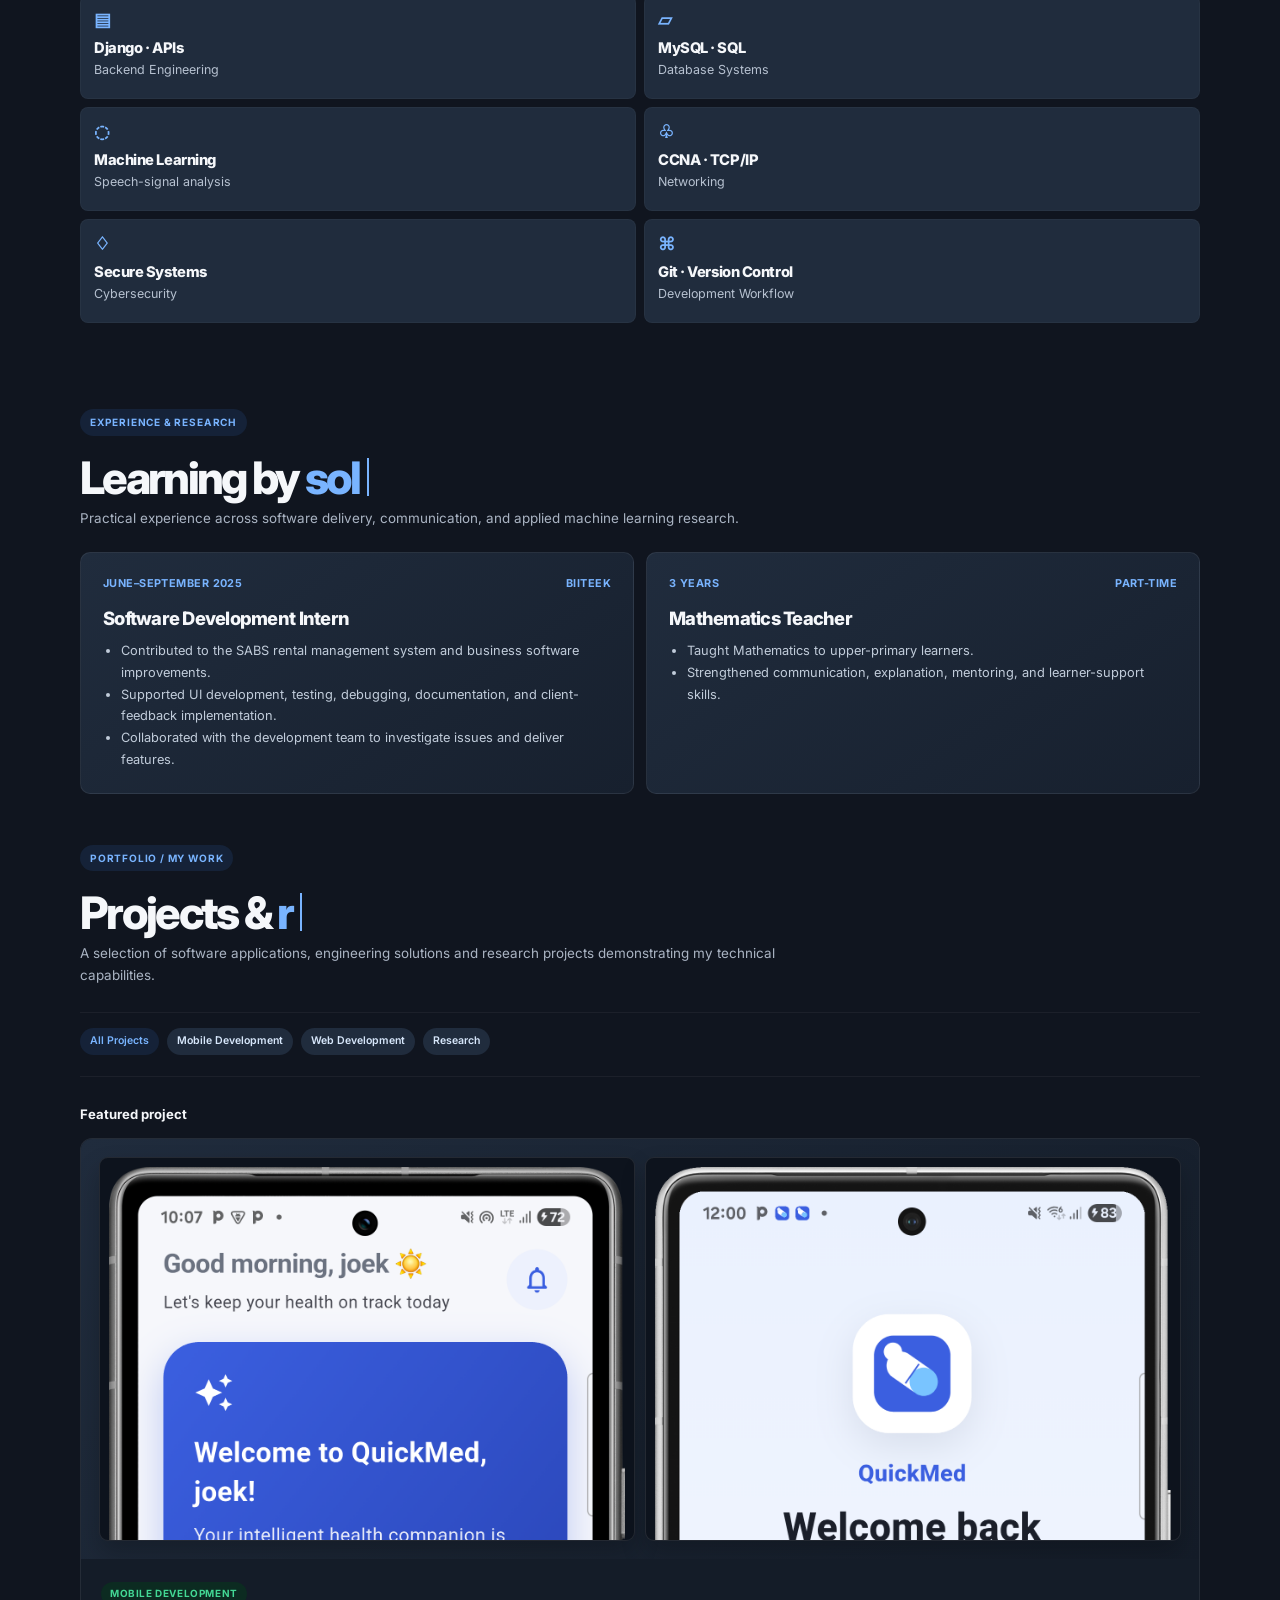
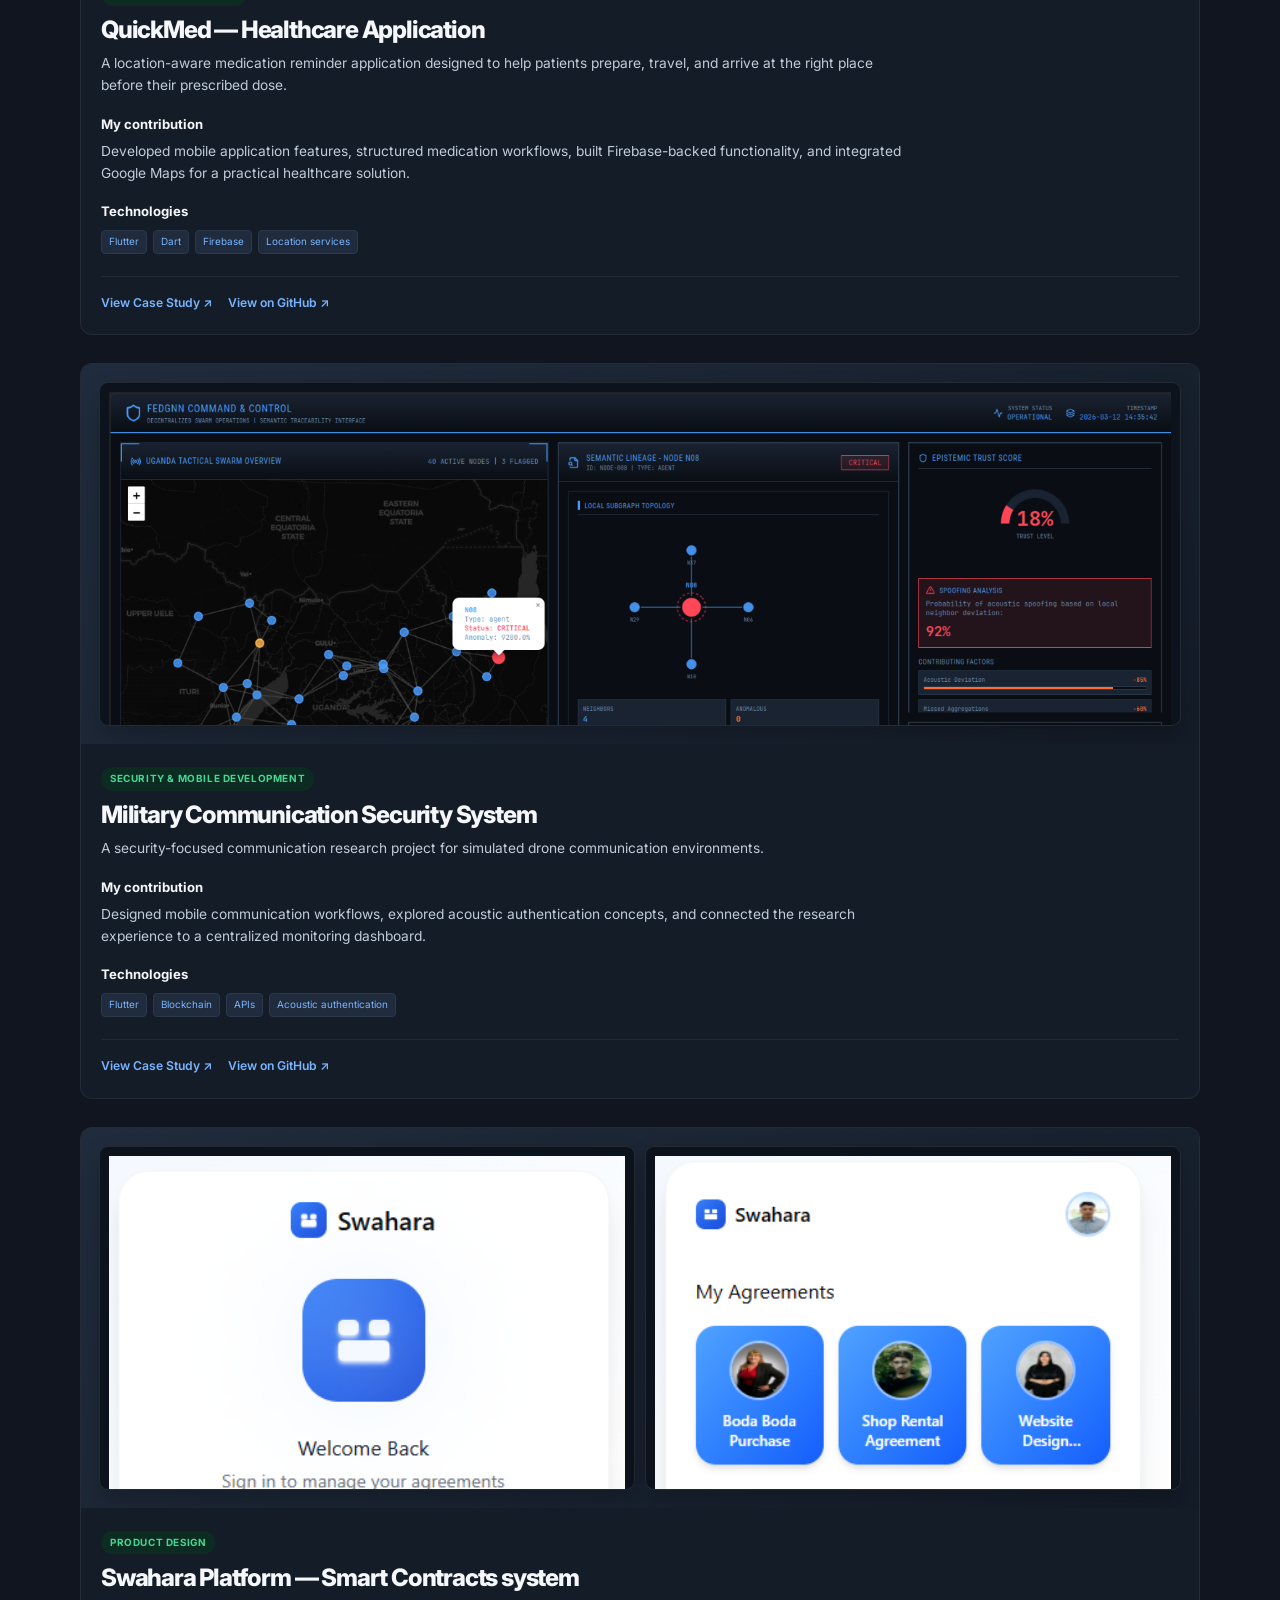
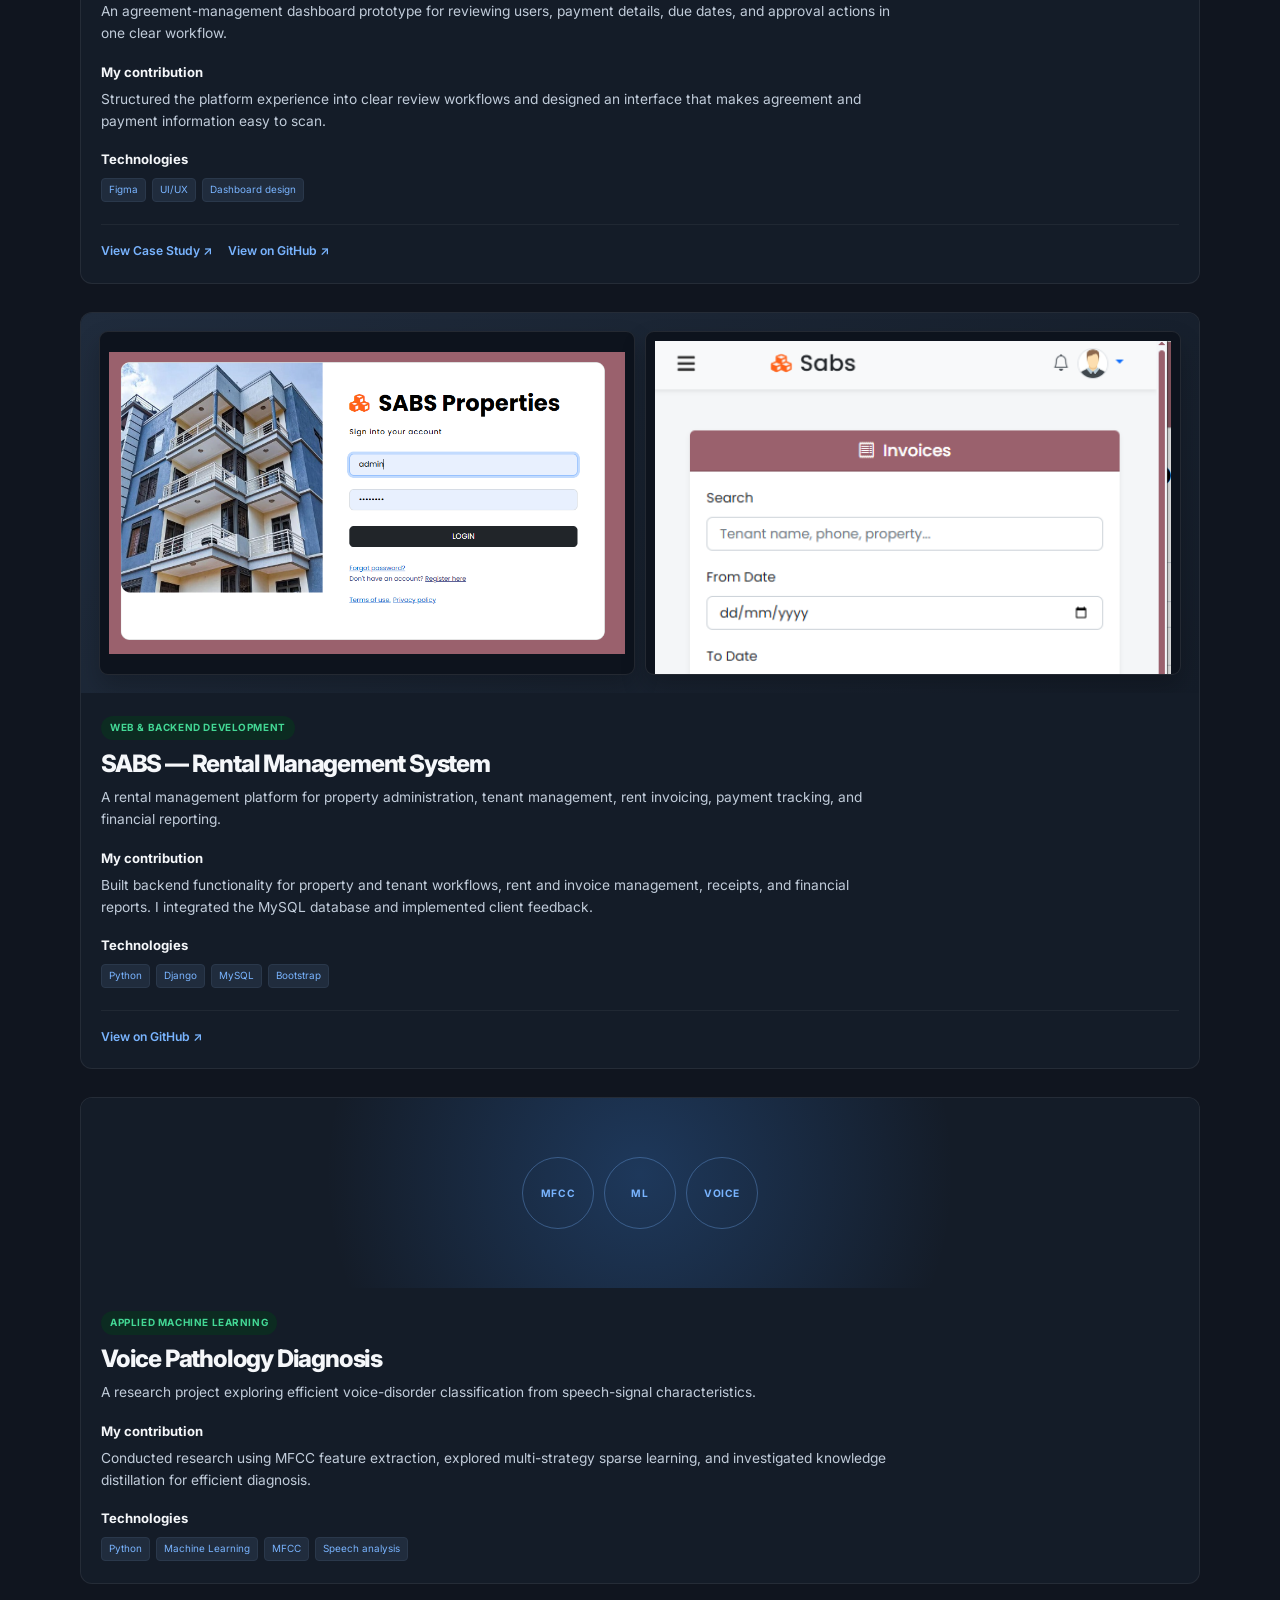
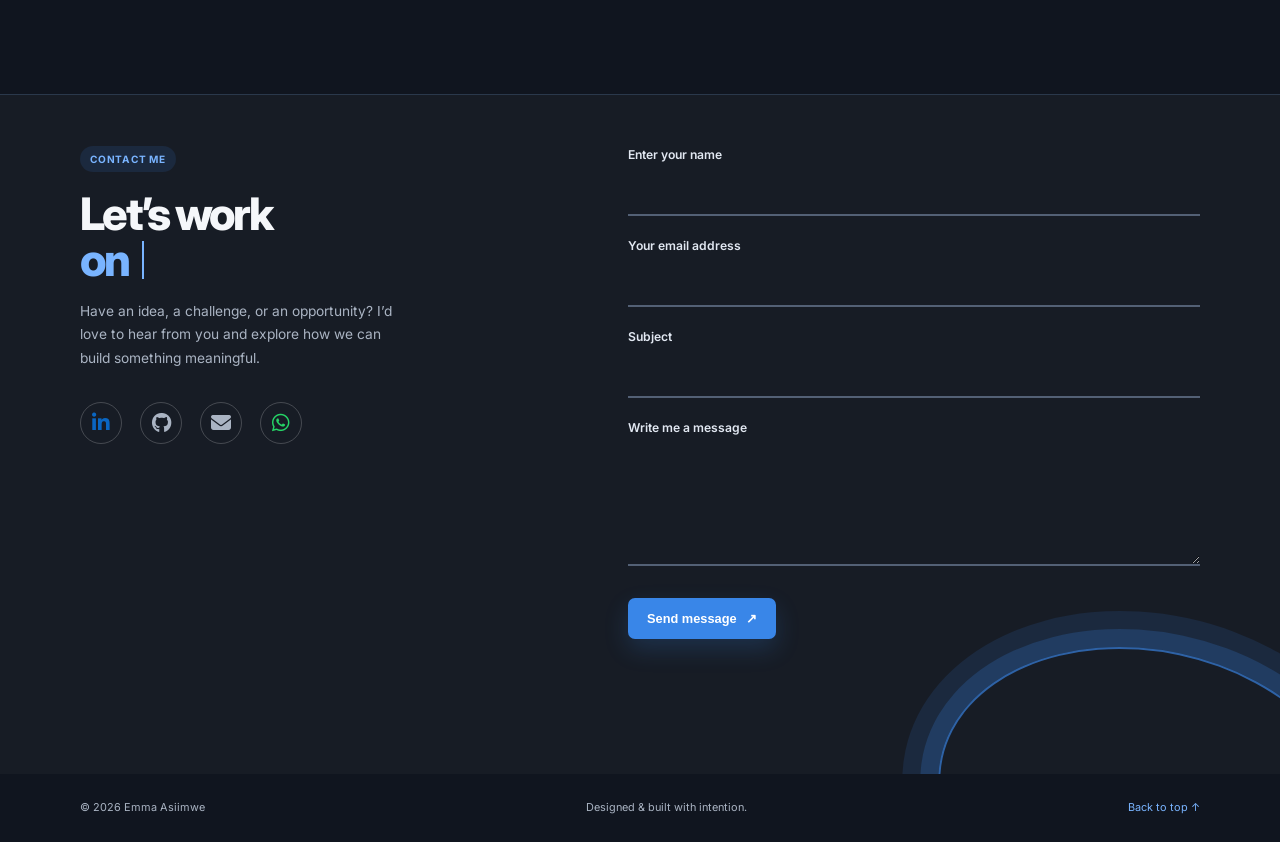
==== commit 5bbd2848: "dynamic resume" ====
--- a/index.html
+++ b/index.html
@@ -97,6 +97,7 @@
         <article class="expertise-card"><span class="expertise-icon" aria-hidden="true">◌</span><h3>Machine Learning</h3><p>Speech-signal analysis</p></article>
         <article class="expertise-card"><span class="expertise-icon" aria-hidden="true">♧</span><h3>CCNA · TCP/IP</h3><p>Networking</p></article>
         <article class="expertise-card"><span class="expertise-icon" aria-hidden="true">♢</span><h3>Secure Systems</h3><p>Cybersecurity</p></article>
+        <article class="expertise-card"><span class="expertise-icon" aria-hidden="true">⌘</span><h3>Git · Version Control</h3><p>Development Workflow</p></article>
       </div>
     </section>
 
--- a/assets/css/style.css
+++ b/assets/css/style.css
@@ -107,7 +107,7 @@
 .expertise-heading .about-kicker { margin-bottom: 12px; }
 .expertise-heading h2 { font-size: clamp(2rem, 4vw, 2.8rem); letter-spacing: -.06em; }
 .expertise-heading > p:last-child { margin: 7px 0 0; color: var(--muted); font-size: .84rem; }
-.expertise-grid { display: grid; grid-template-columns: repeat(2, 1fr); gap: 8px; }
+.expertise-grid { display: grid; grid-template-columns: repeat(2, minmax(0, 1fr)); gap: 8px; }
 .expertise-card { min-height: 104px; padding: 14px 13px; border: 1px solid #ffffff08; border-radius: 8px; background: #202c3d; transition: .2s ease; }
 .expertise-card:hover { border-color: #3986e866; background: #24344a; transform: translateY(-2px); }
 .expertise-icon { display: block; margin-bottom: 12px; color: var(--accent-light); font-size: 1.15rem; font-weight: 700; line-height: 1; }
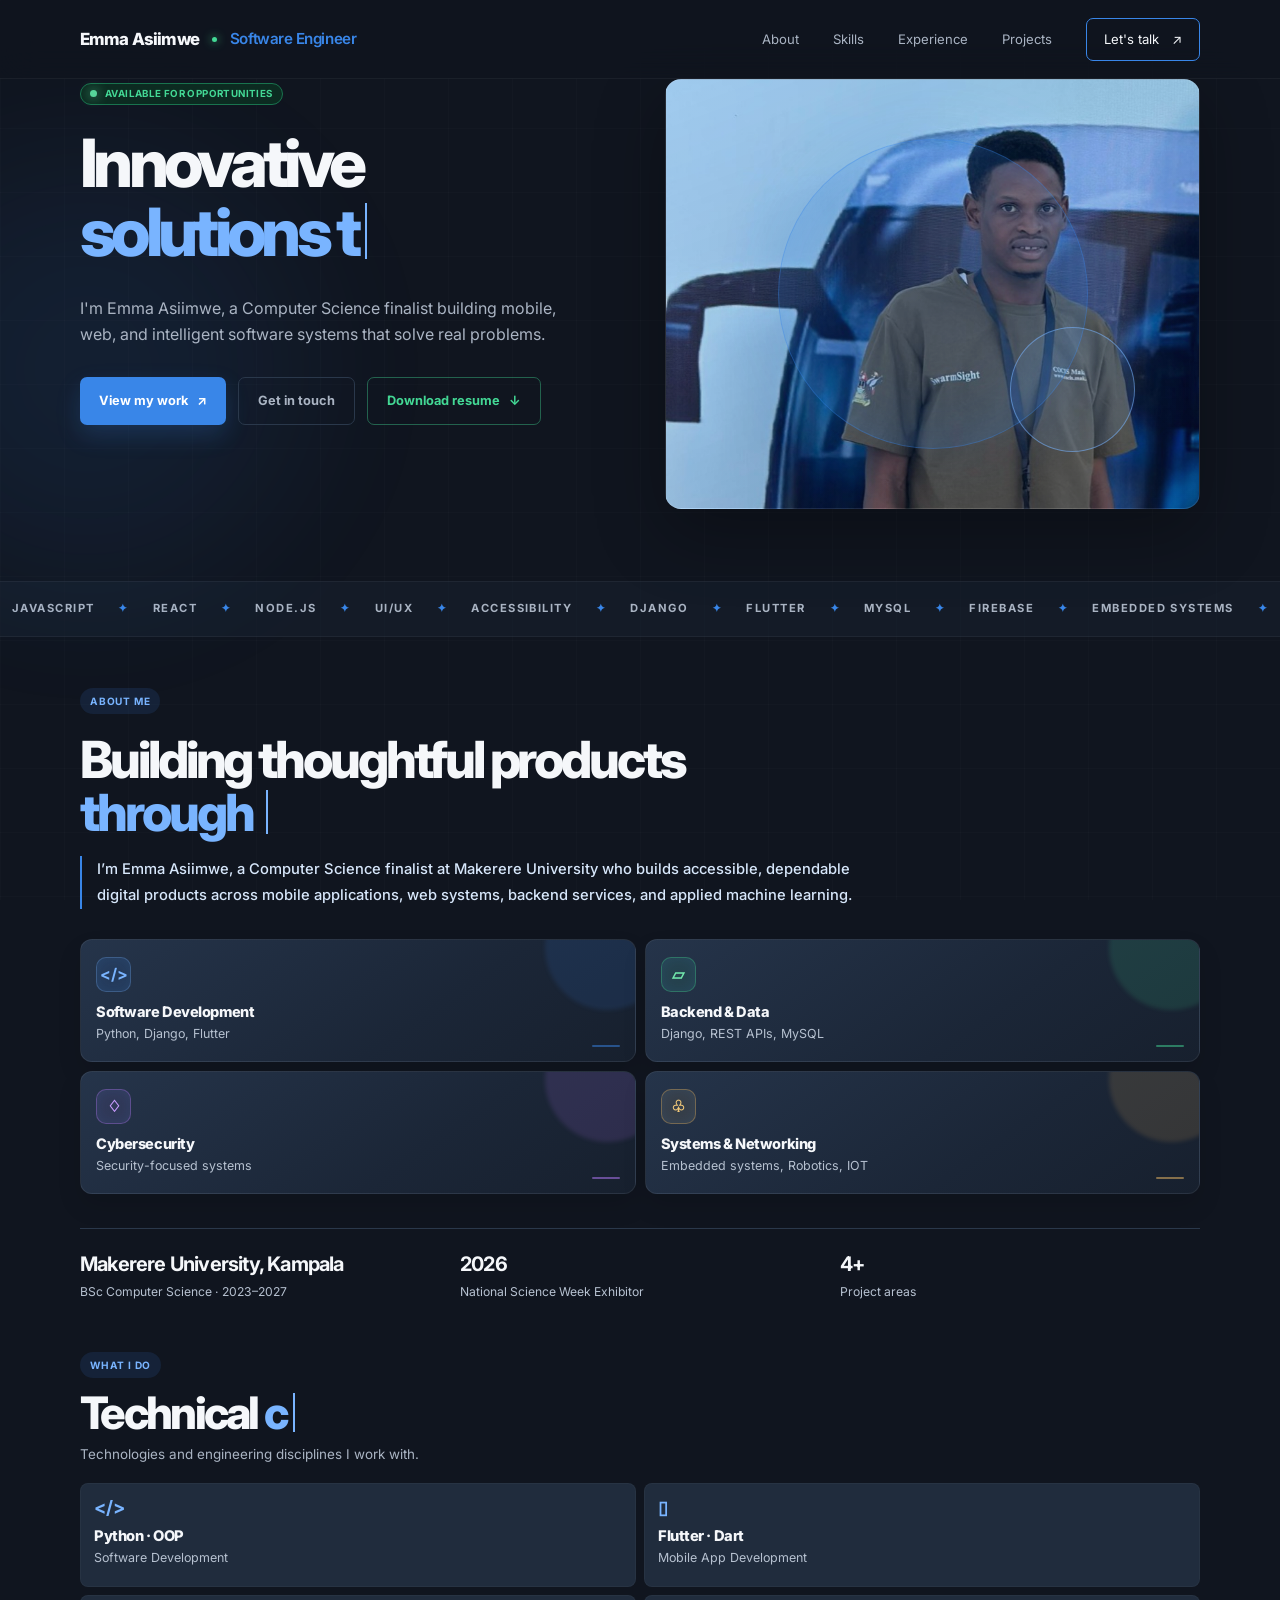
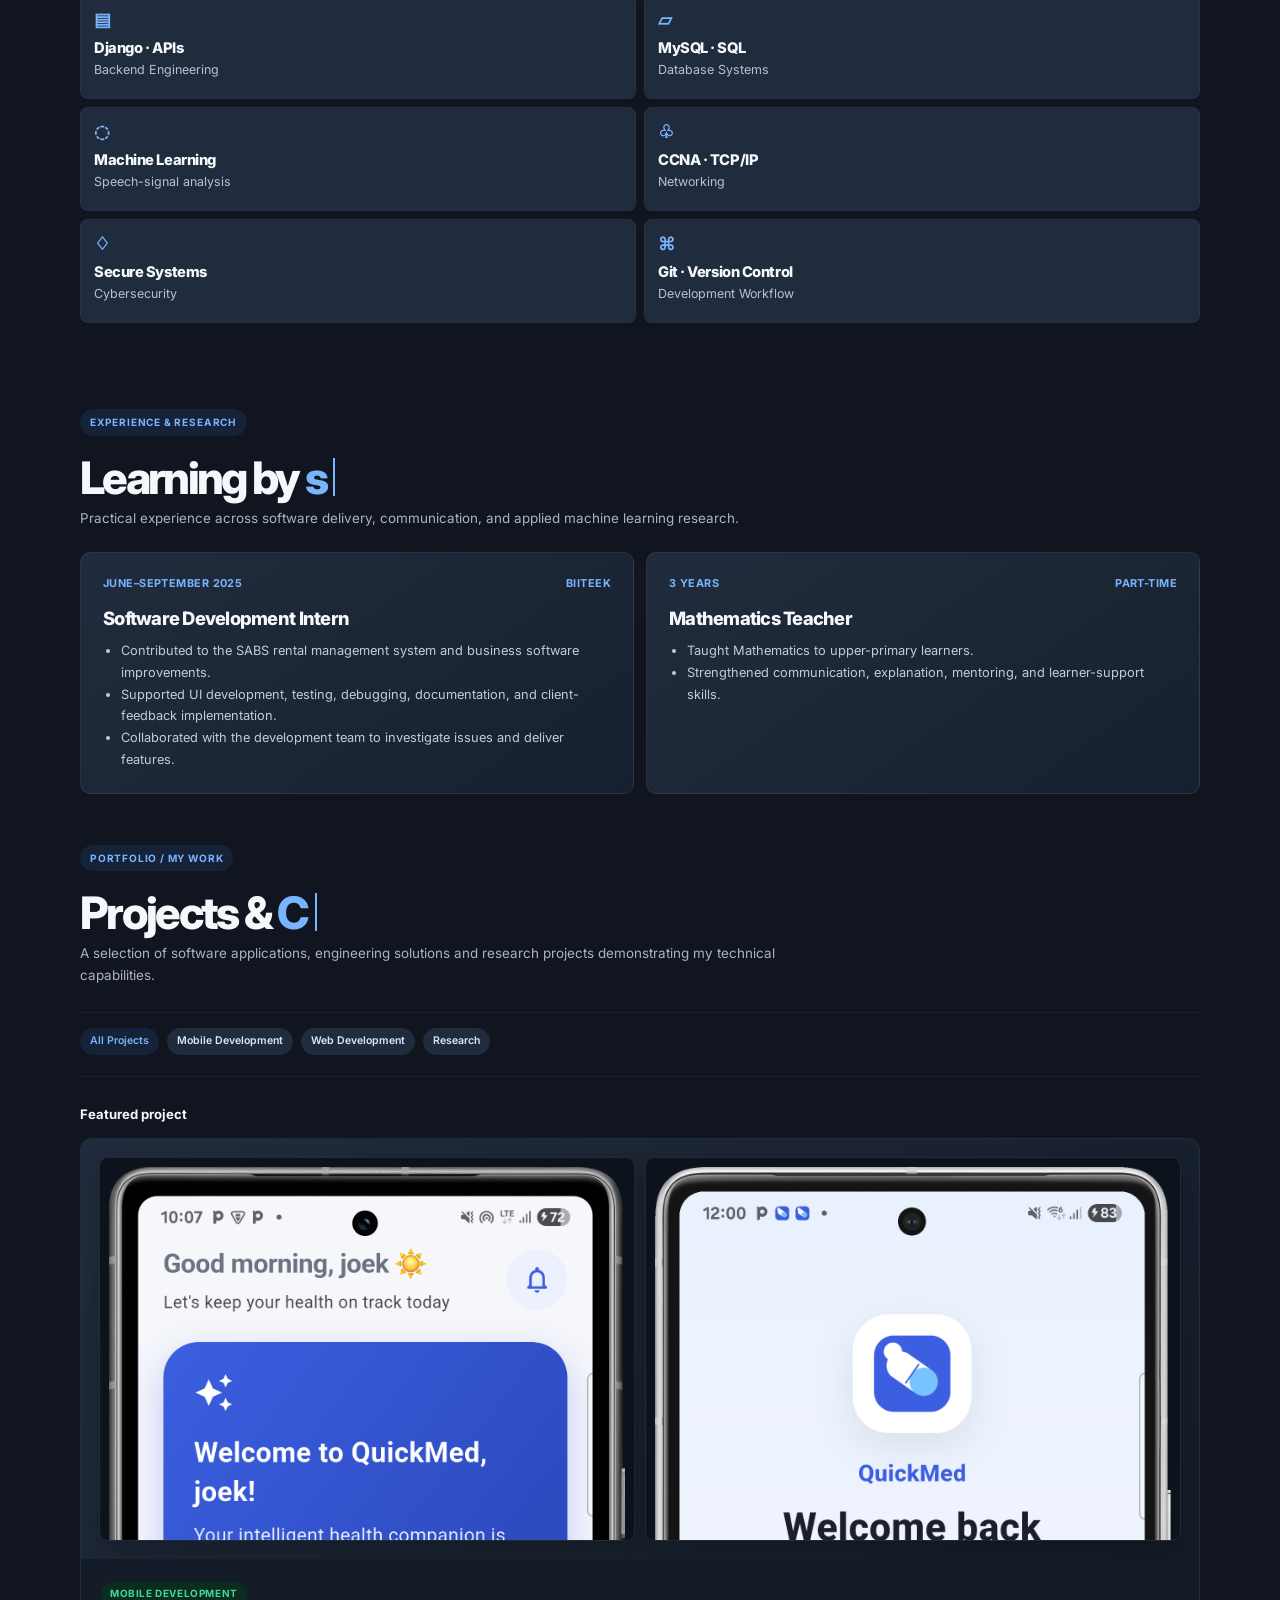
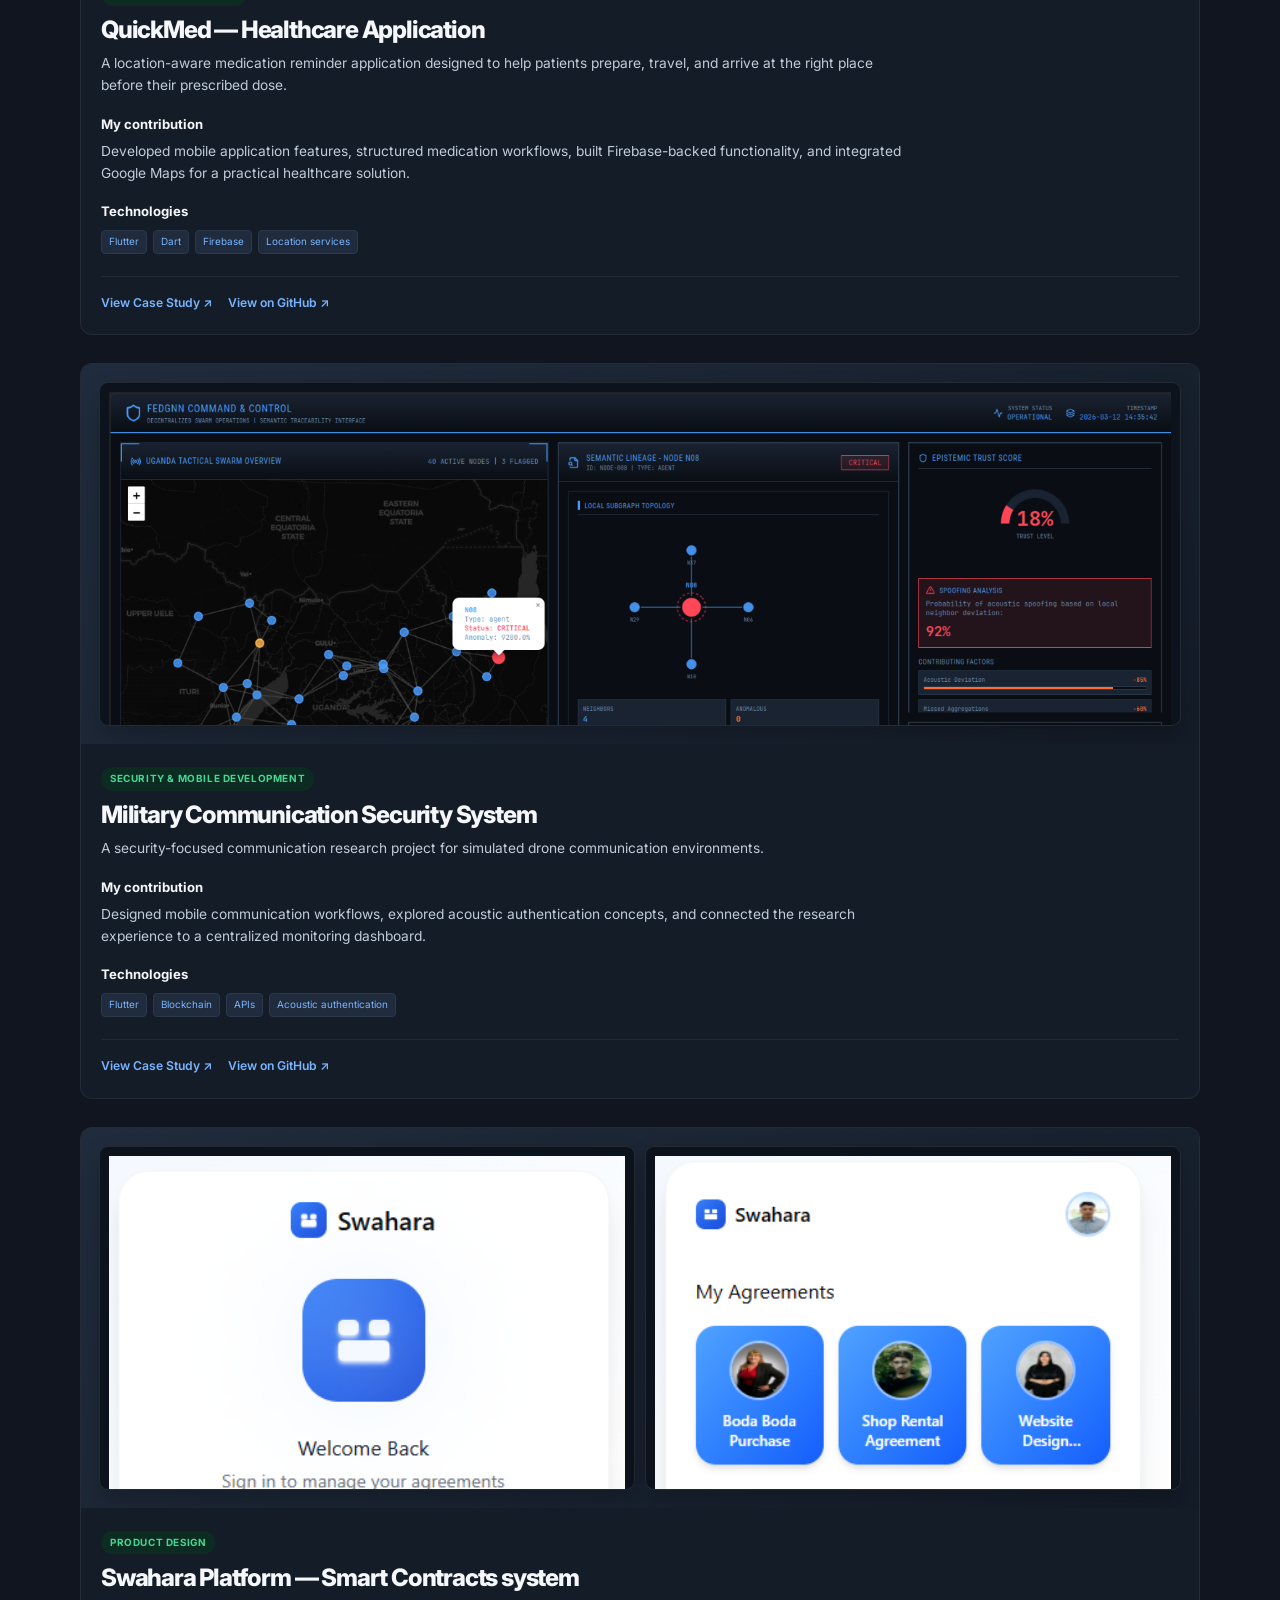
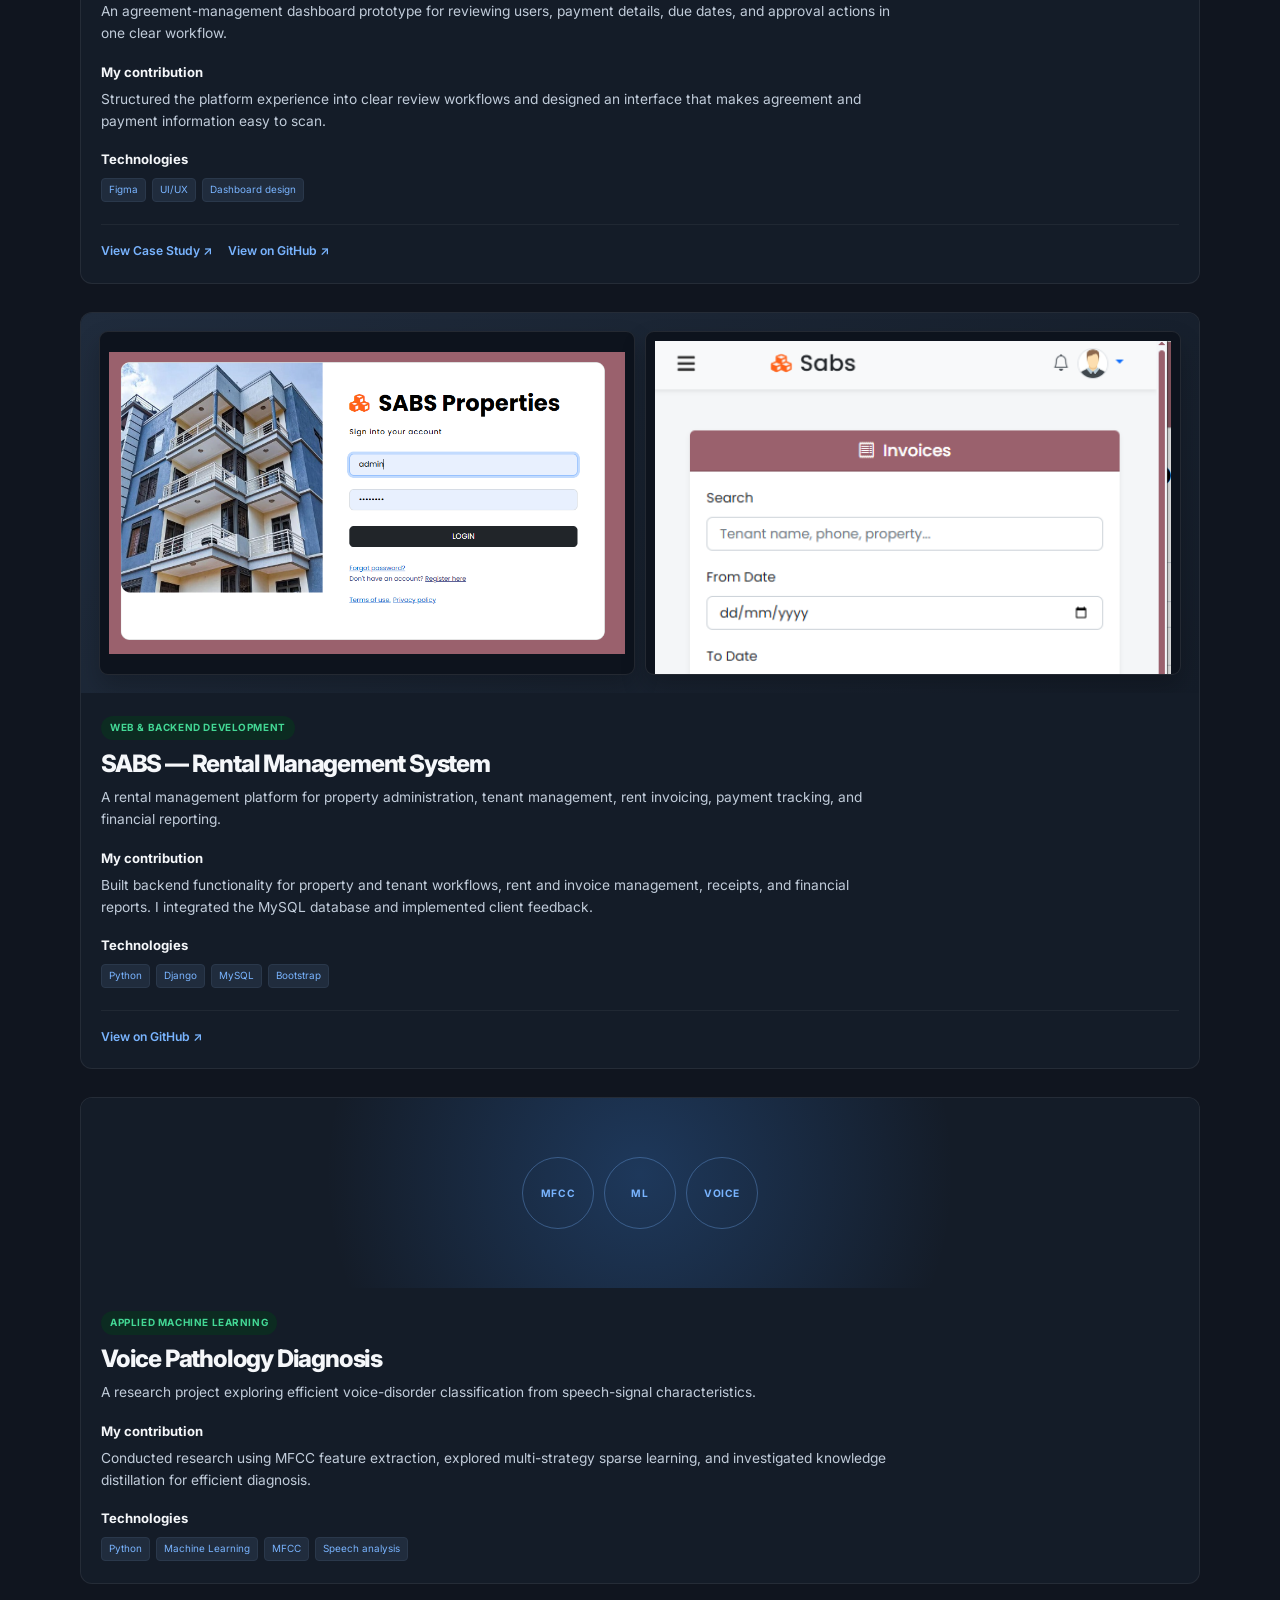
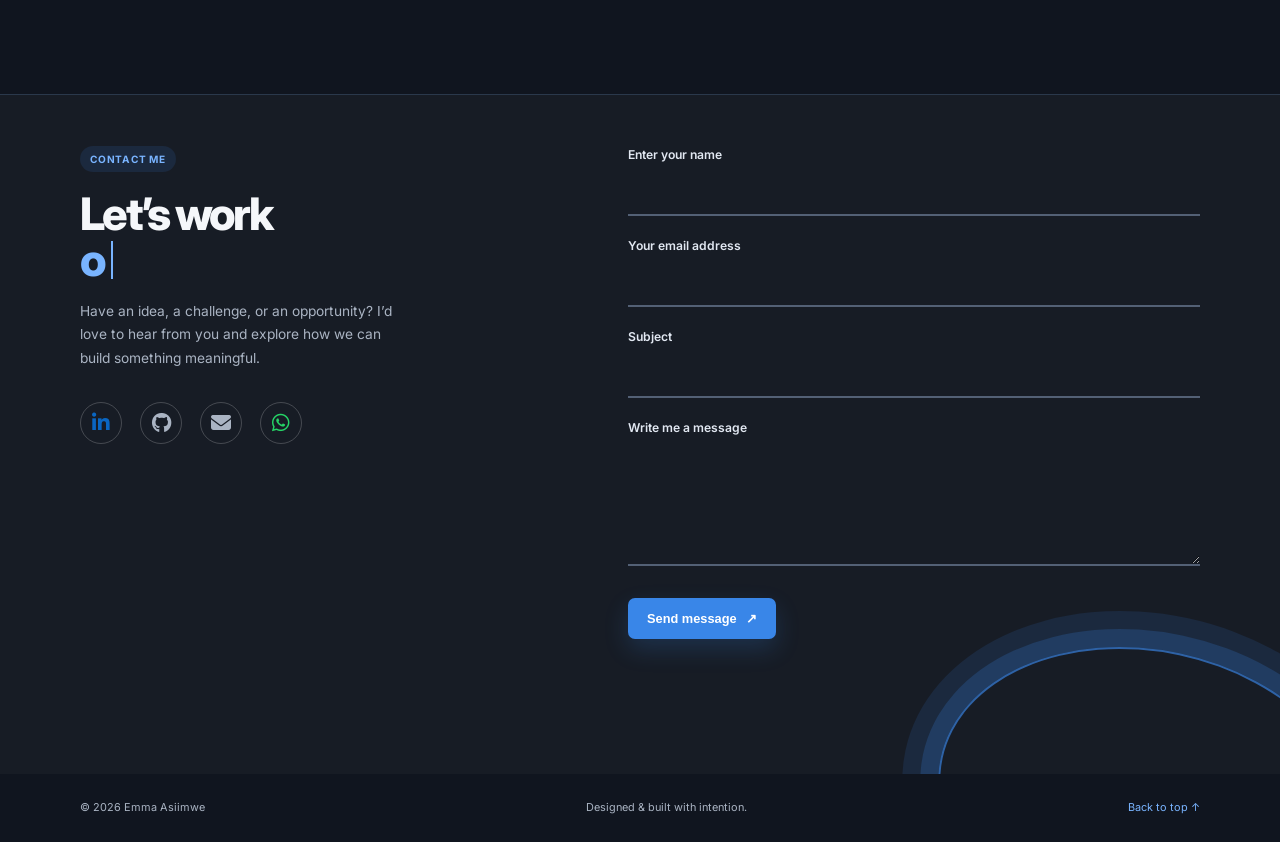
==== commit f1414427: "dynamic resume" ====
--- a/index.html
+++ b/index.html
@@ -9,7 +9,7 @@
   <meta property="og:type" content="website">
   <meta property="og:image" content="assets/images/profile.png">
   <meta name="theme-color" content="#10151f">
-  <link rel="icon" type="image/png" href="assets/images/profile.png">
+  <link rel="icon" type="image/png" href="assets/images/swarmsight-logo-dark.png">
   <meta name="twitter:card" content="summary_large_image">
   <meta name="twitter:title" content="Emma Asiimwe | Software Engineer">
   <meta name="twitter:description" content="Computer Science finalist building mobile, web, backend, and intelligent software systems.">
